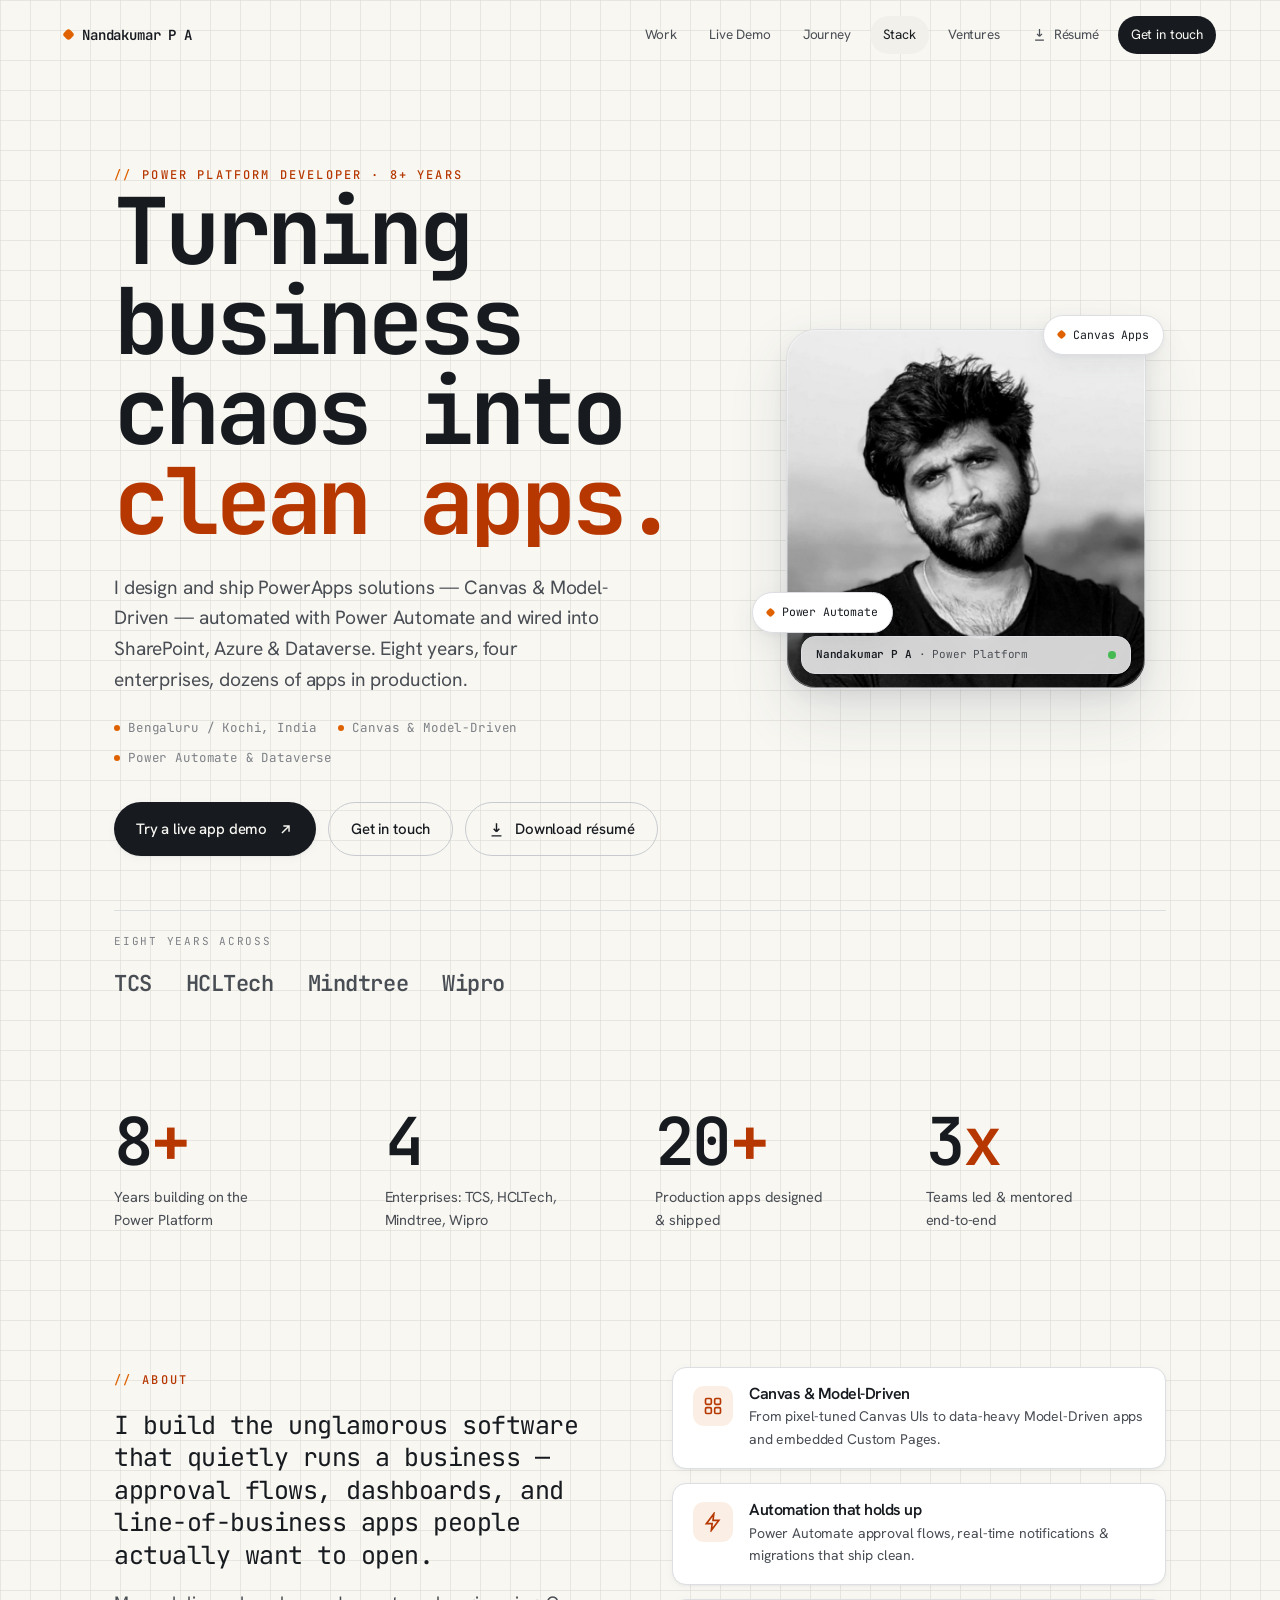
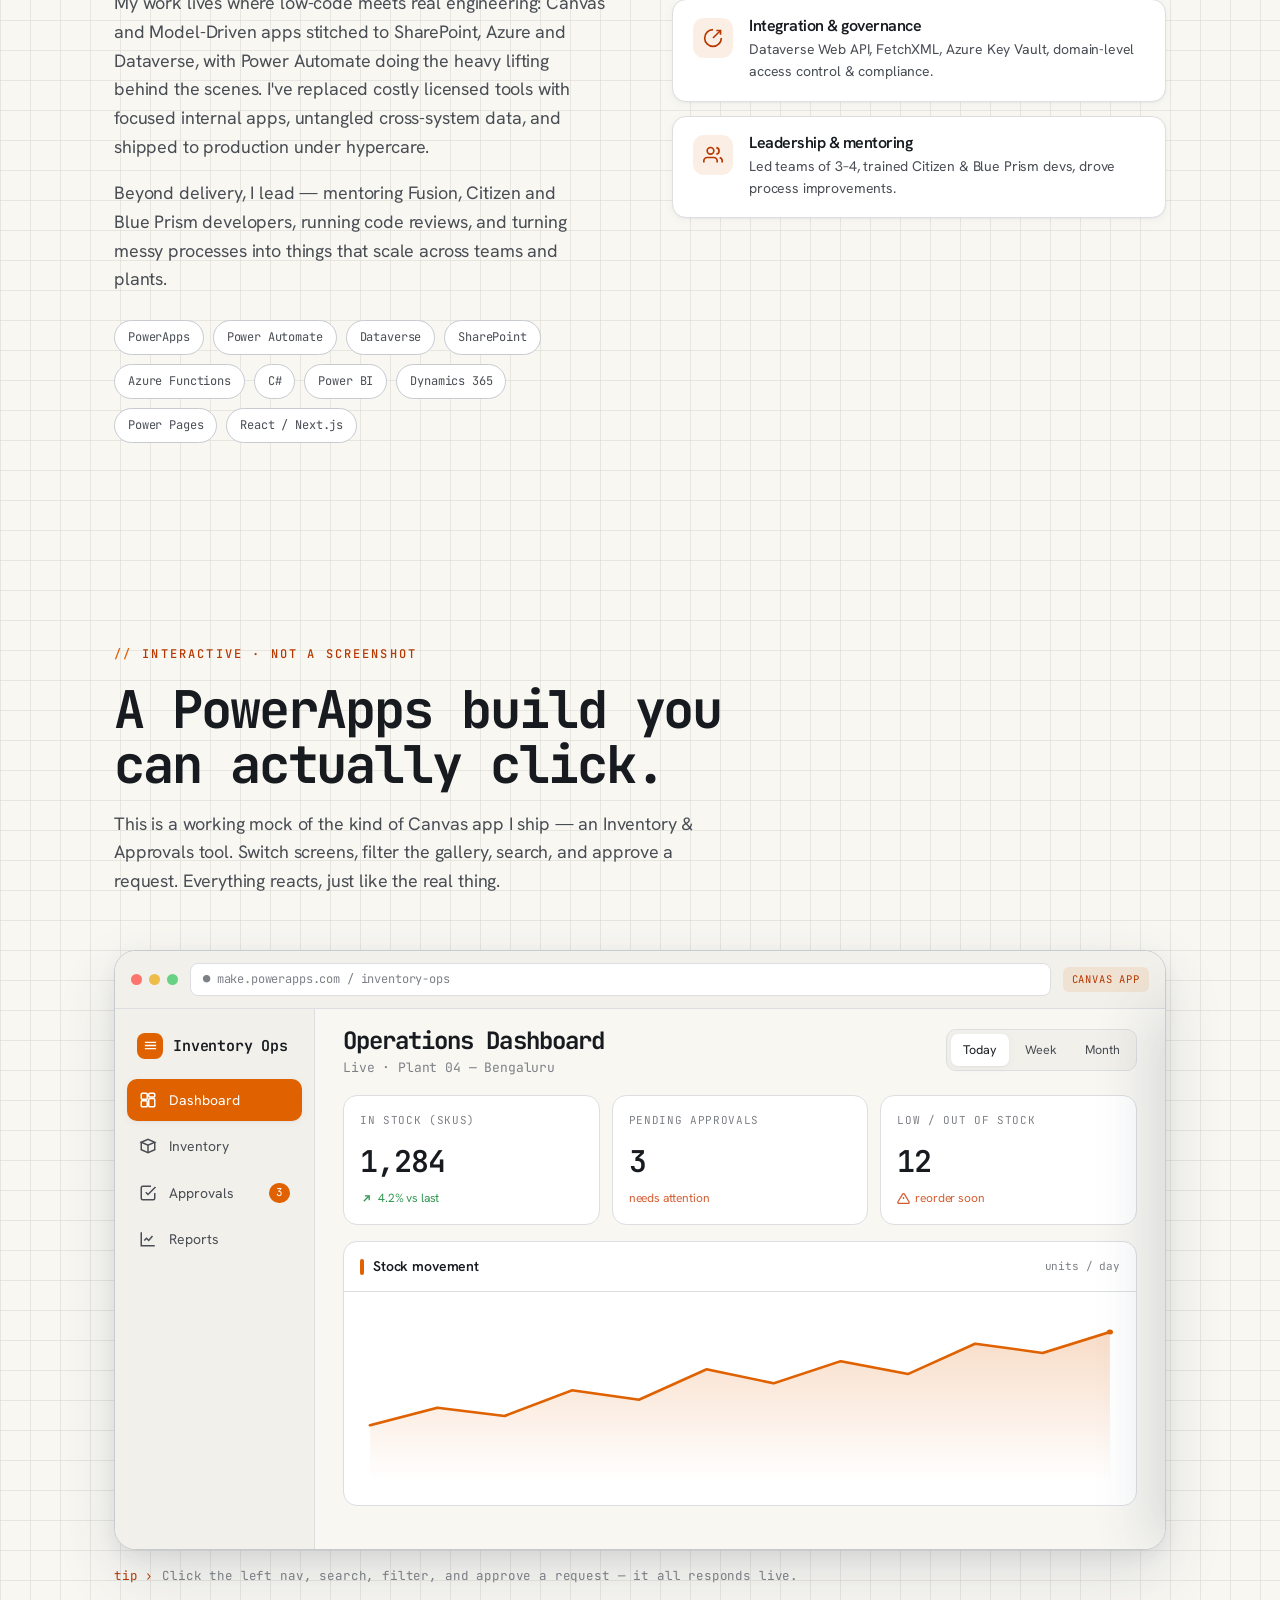
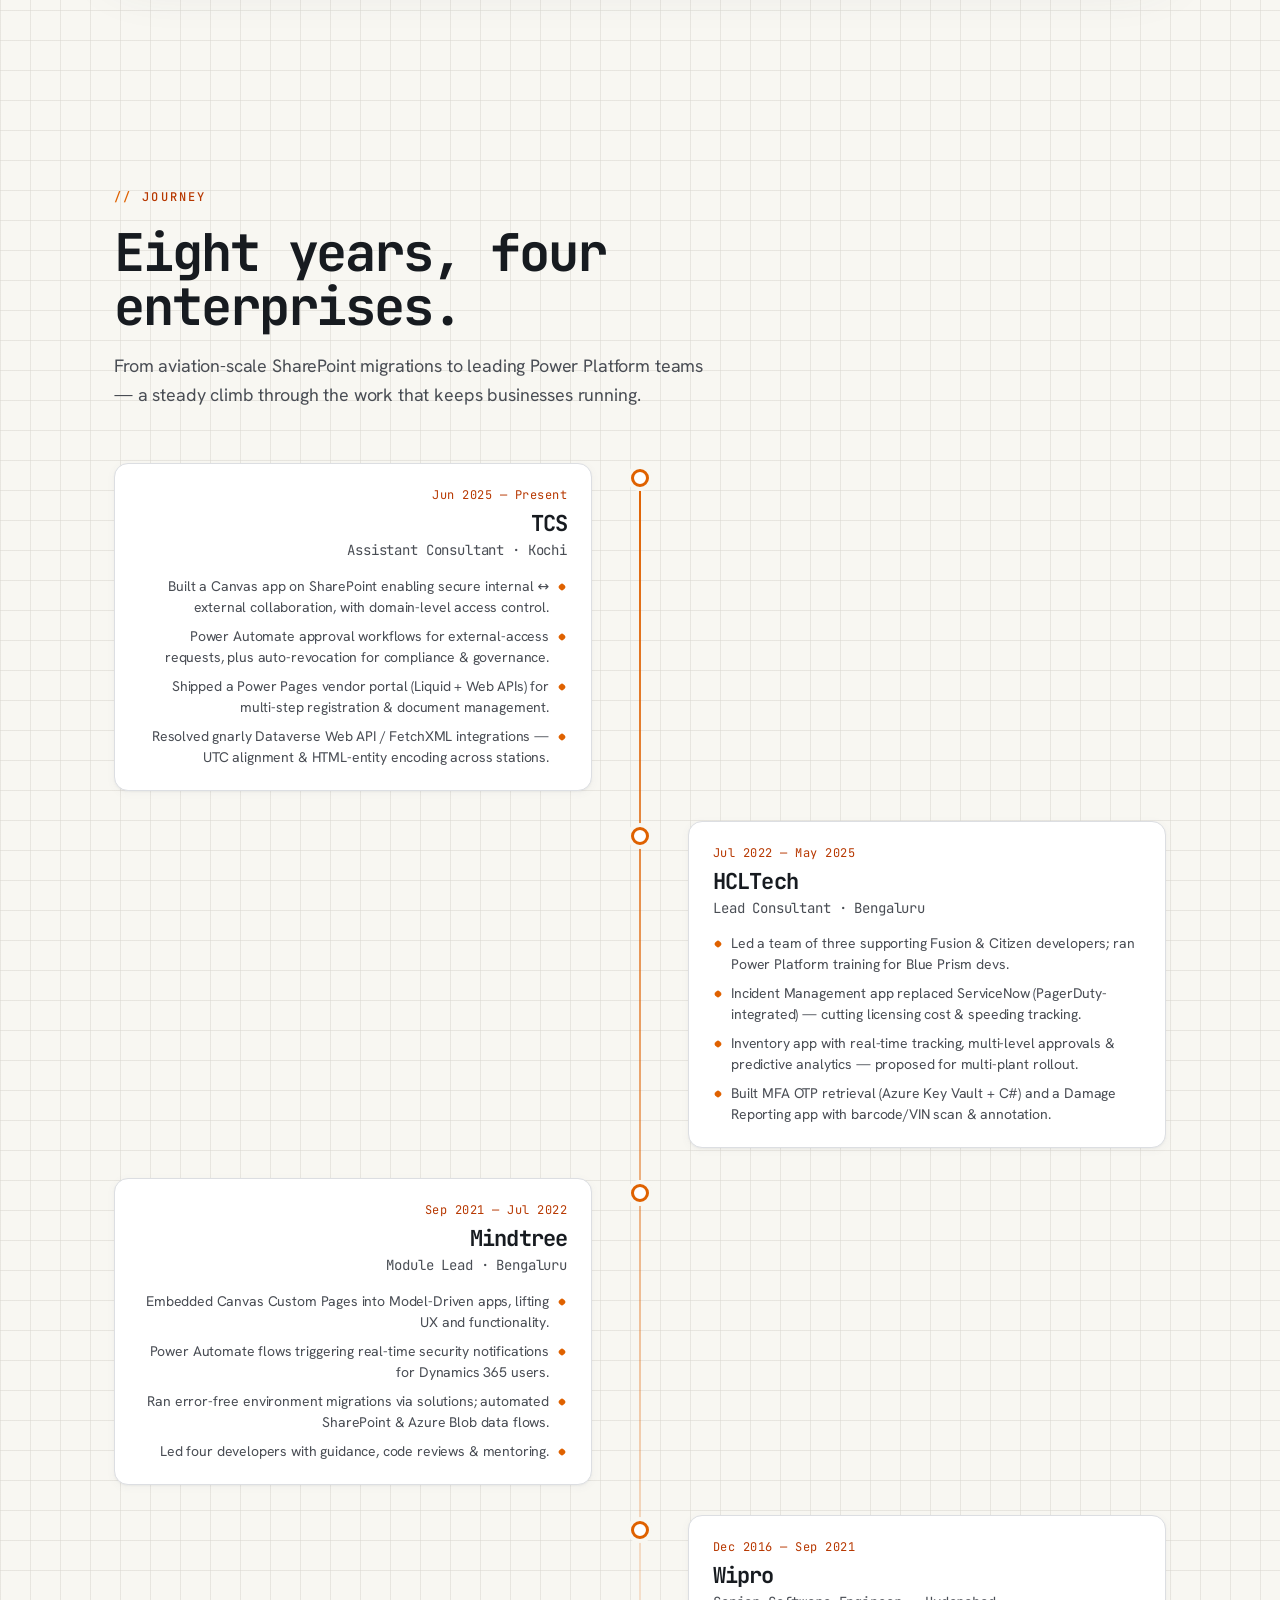
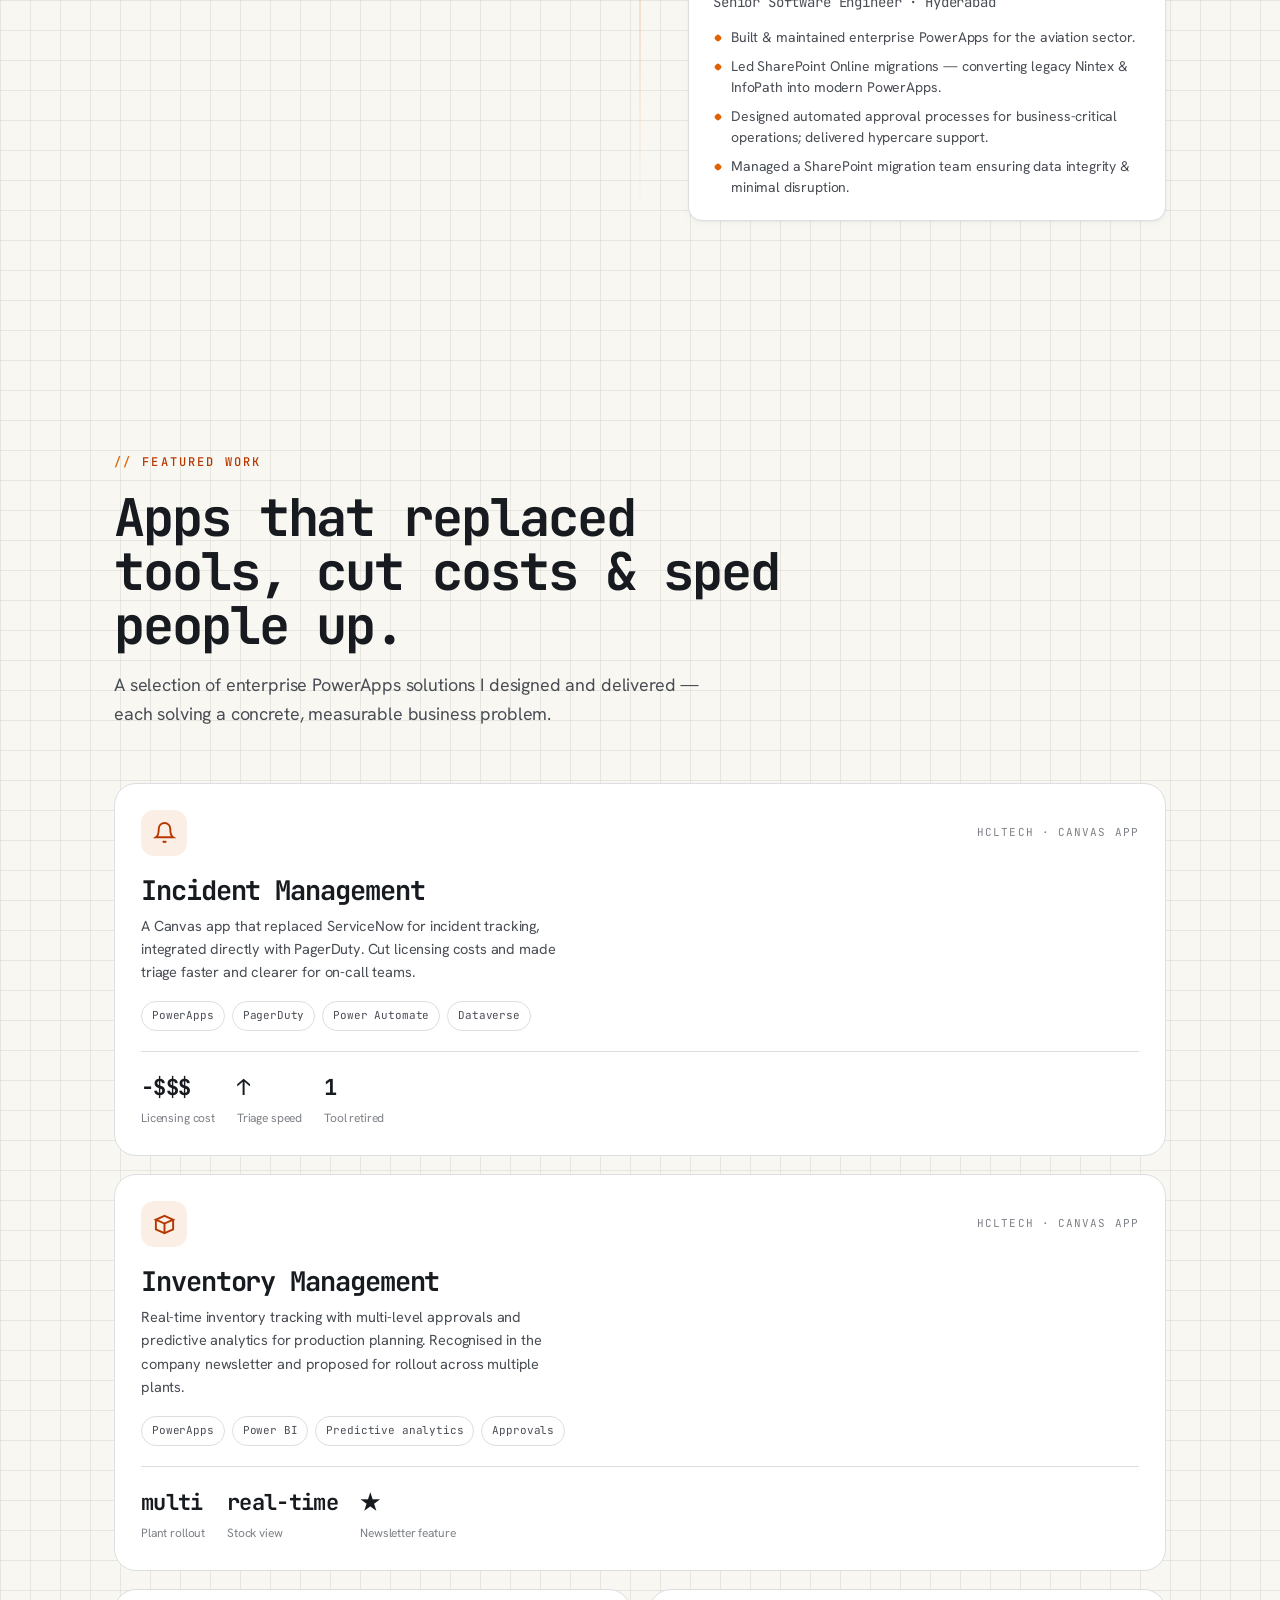
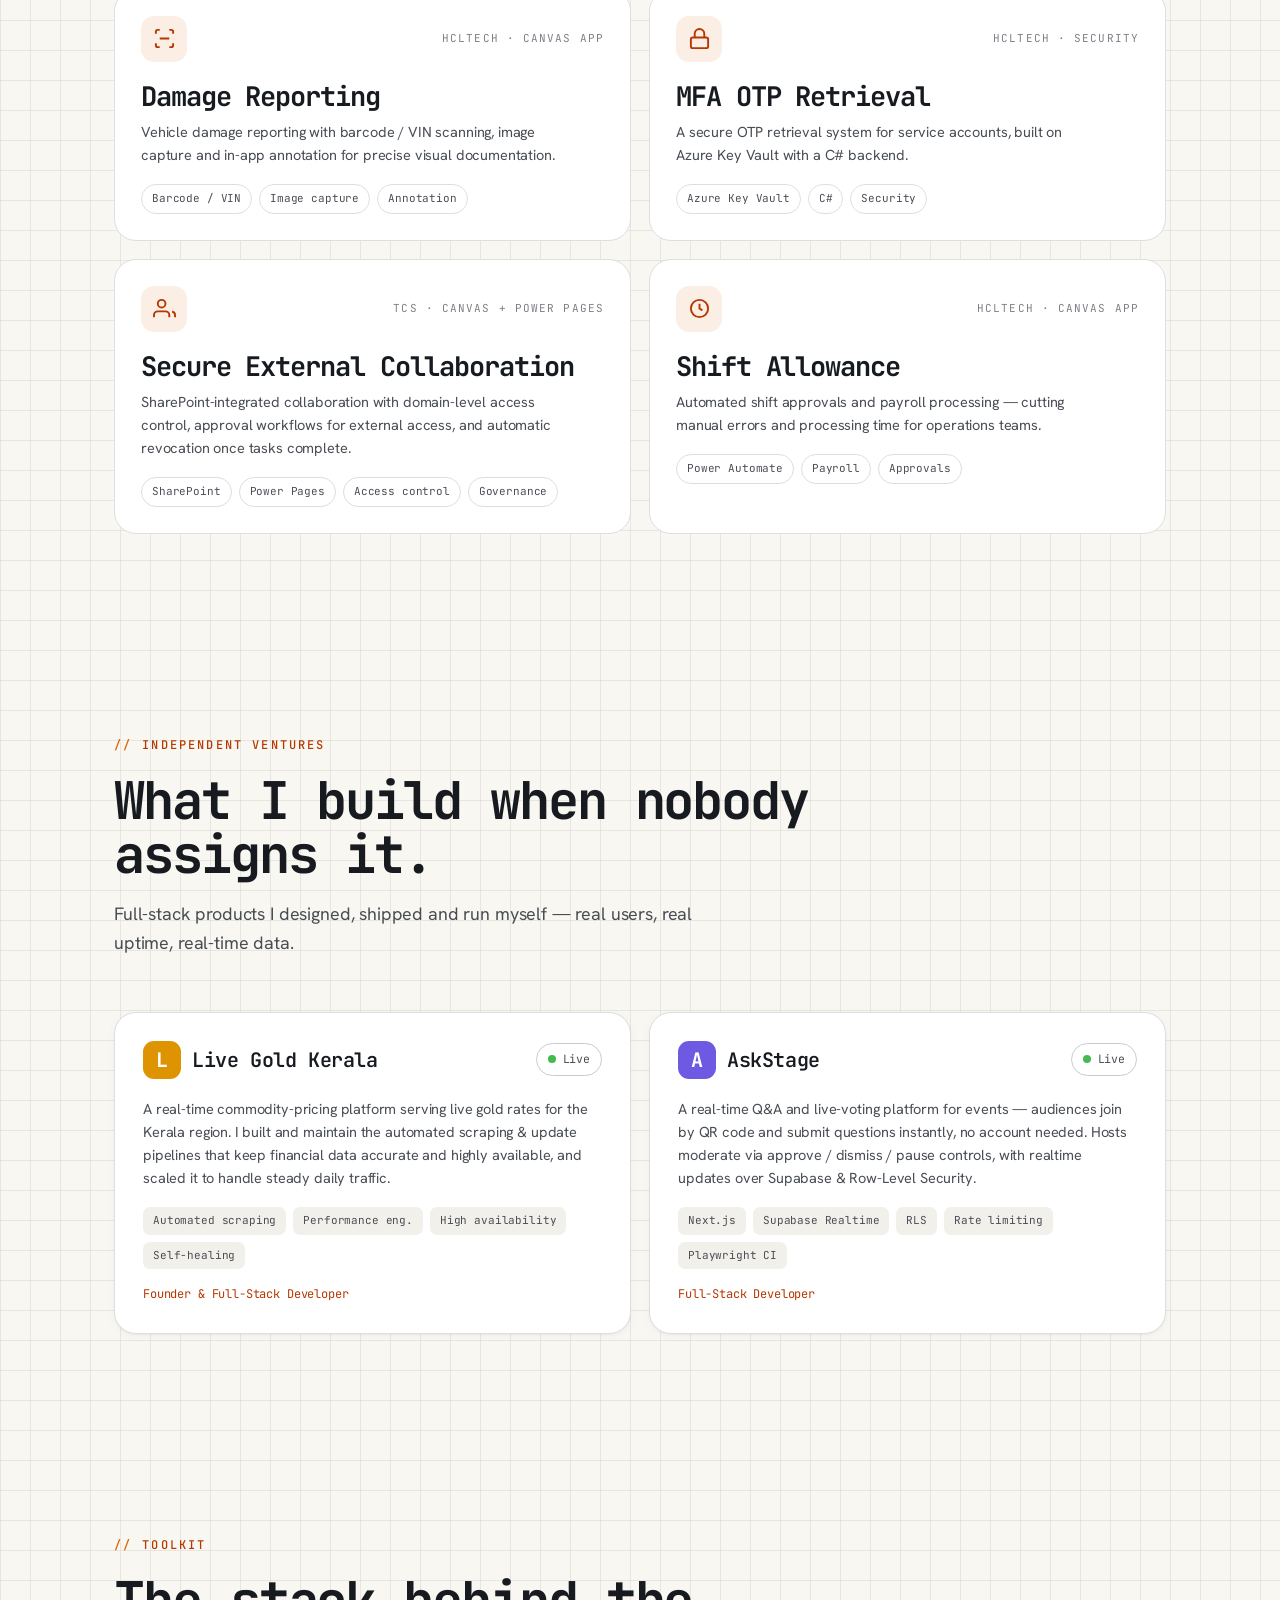
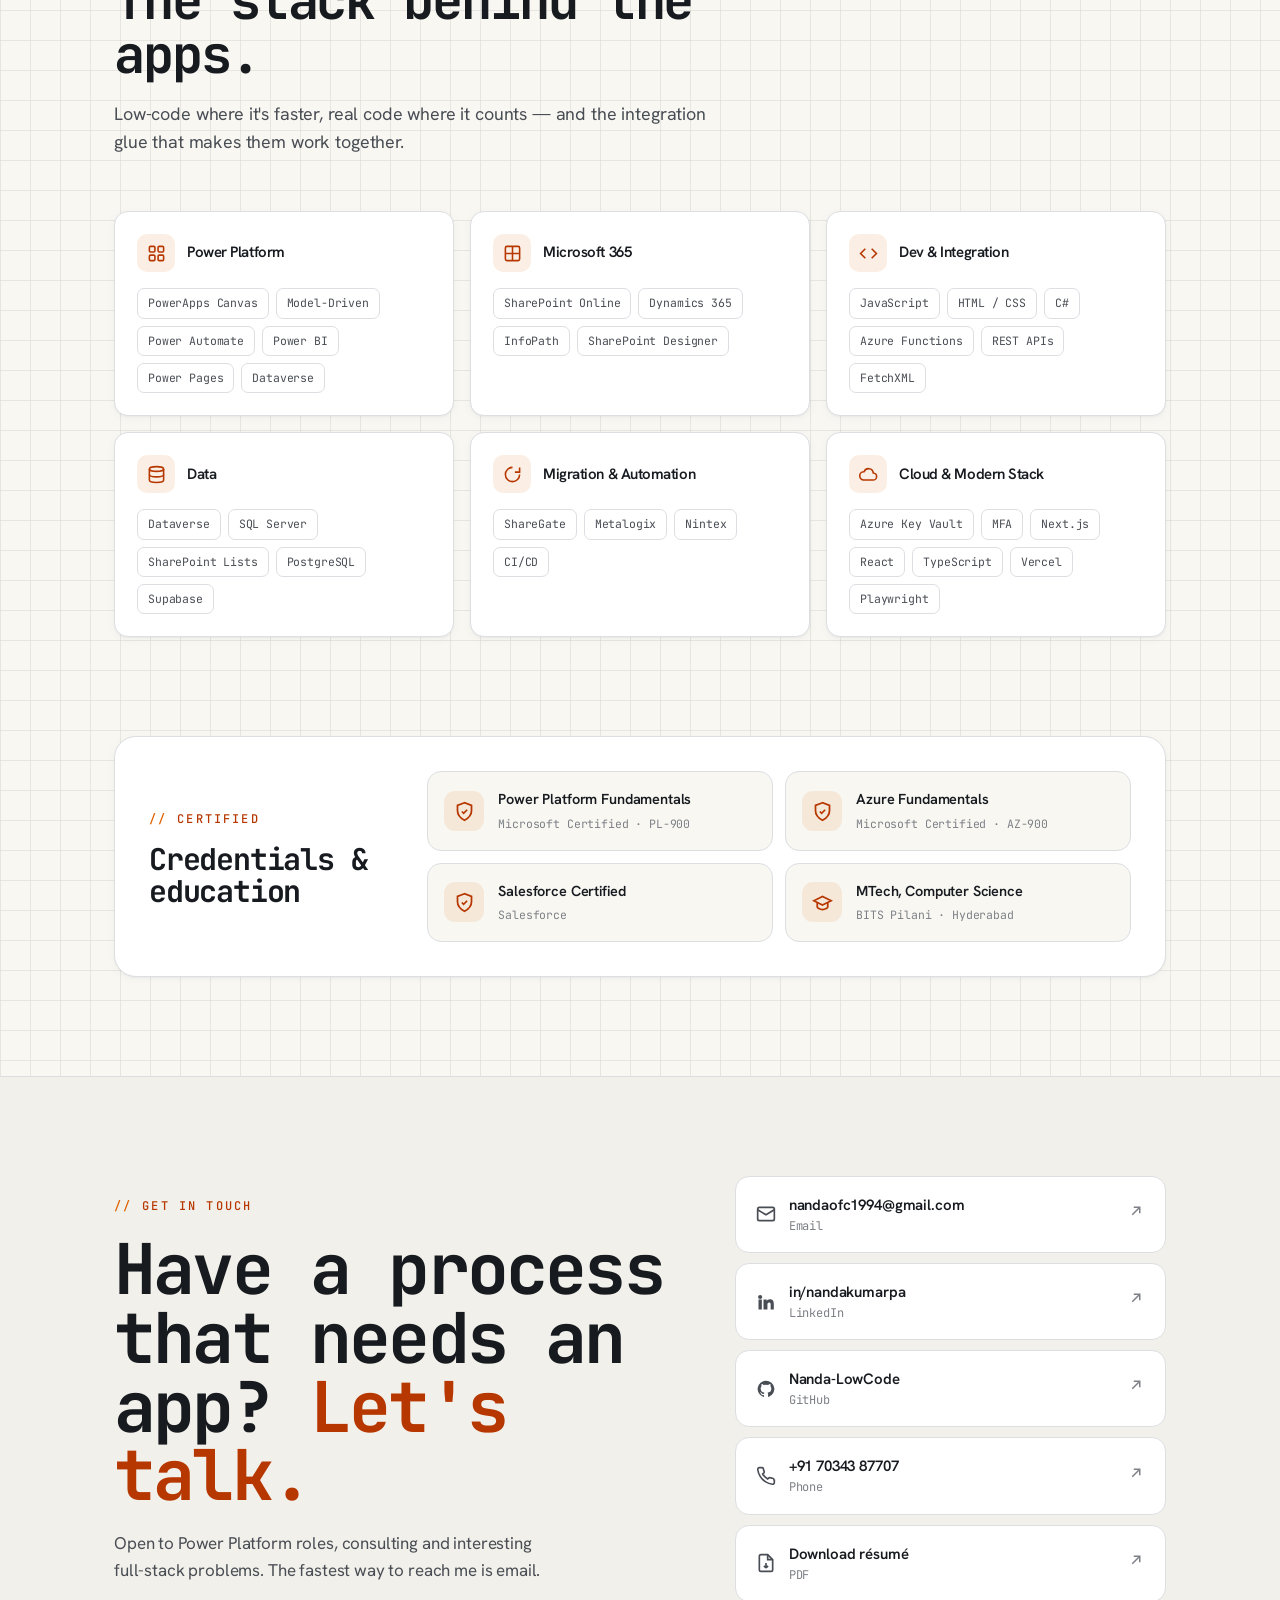
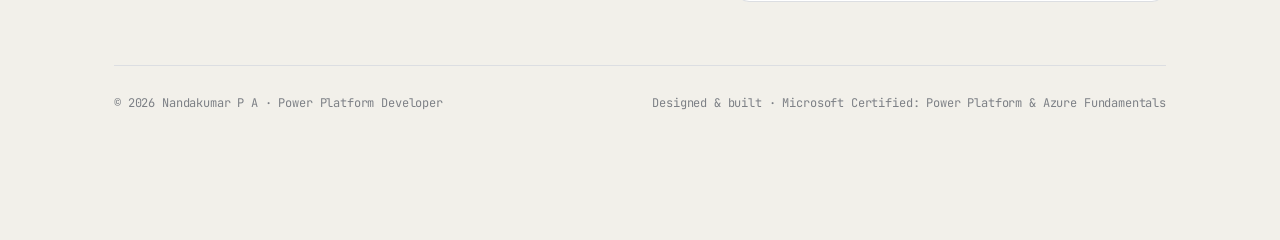
==== Portfolio.html @ b113299f "Initial commit: portfolio site" ====
<!DOCTYPE html>
<html lang="en" data-theme="console">
<head>
<meta charset="UTF-8" />
<meta name="viewport" content="width=device-width, initial-scale=1.0" />
<title>Nandakumar P A — Power Platform Developer</title>
<meta name="description" content="Nandakumar P A — Power Platform developer with 8+ years building Canvas & Model-Driven PowerApps, Power Automate flows, and integrations across SharePoint, Azure & Dataverse. Turning business chaos into clean apps." />
<meta name="author" content="Nandakumar P A" />
<link rel="icon" type="image/svg+xml" href="assets/favicon.svg" />
<meta name="theme-color" content="#1c1c21" />
<!-- Open Graph / social -->
<meta property="og:type" content="website" />
<meta property="og:title" content="Nandakumar P A — Power Platform Developer" />
<meta property="og:description" content="8+ years building Canvas & Model-Driven PowerApps, Power Automate flows, and integrations across SharePoint, Azure & Dataverse." />
<meta property="og:image" content="assets/og.png" />
<meta property="og:image:width" content="1200" />
<meta property="og:image:height" content="630" />
<meta name="twitter:card" content="summary_large_image" />
<meta name="twitter:title" content="Nandakumar P A — Power Platform Developer" />
<meta name="twitter:description" content="Turning business chaos into clean apps. 8+ years on the Power Platform." />
<meta name="twitter:image" content="assets/og.png" />
<link rel="preconnect" href="https://fonts.googleapis.com" />
<link rel="preconnect" href="https://fonts.gstatic.com" crossorigin />
<link href="https://fonts.googleapis.com/css2?family=Space+Grotesk:wght@400;500;600;700&family=Hanken+Grotesk:wght@400;500;600;700&family=JetBrains+Mono:wght@400;500;600&display=swap" rel="stylesheet" />
<link rel="stylesheet" href="styles.css" />
</head>
<body>

<div class="scroll-progress" id="progress"></div>

<!-- NAV -->
<header class="nav" id="nav">
  <a class="brand" href="#top"><span class="dot"></span>Nandakumar P A</a>
  <nav class="nav-links">
    <a href="#work">Work</a>
    <a href="#demo">Live Demo</a>
    <a href="#journey">Journey</a>
    <a href="#stack">Stack</a>
    <a href="#ventures">Ventures</a>
    <a href="assets/Nandakumar-PA-Resume.pdf" download class="resume-link"><svg viewBox="0 0 24 24" fill="none" stroke="currentColor" stroke-width="2"><path d="M12 3v12m0 0 4-4m-4 4-4-4M5 21h14"/></svg>Résumé</a>
    <a href="#contact" class="cta">Get in touch</a>
  </nav>
</header>

<main id="top">

<!-- HERO -->
<section class="hero wrap" data-screen-label="Hero" id="hero">
  <div class="hero-grid">
    <div class="hero-copy">
      <span class="eyebrow">Power Platform Developer · 8+ years</span>
      <h1>
        <span class="ln"><span>Turning business</span></span>
        <span class="ln"><span>chaos into</span></span>
        <span class="ln"><span><em>clean apps.</em></span></span>
      </h1>
      <p class="hero-sub">I design and ship PowerApps solutions — Canvas &amp; Model-Driven — automated with Power Automate and wired into SharePoint, Azure &amp; Dataverse. Eight years, four enterprises, dozens of apps in production.</p>
      <div class="hero-meta">
        <span>Bengaluru / Kochi, India</span>
        <span>Canvas &amp; Model-Driven</span>
        <span>Power Automate &amp; Dataverse</span>
      </div>
      <div class="hero-actions">
        <a href="#demo" class="btn btn-primary">Try a live app demo
          <svg class="arr" viewBox="0 0 24 24" fill="none" stroke="currentColor" stroke-width="2"><path d="M7 17 17 7M9 7h8v8"/></svg>
        </a>
        <a href="#contact" class="btn btn-ghost">Get in touch</a>
        <a href="assets/Nandakumar-PA-Resume.pdf" download class="btn btn-ghost">
          <svg viewBox="0 0 24 24" fill="none" stroke="currentColor" stroke-width="2"><path d="M12 3v12m0 0 4-4m-4 4-4-4M5 21h14"/></svg>
          Download résumé
        </a>
      </div>
    </div>

    <div class="portrait-wrap">
      <div class="portrait">
        <img src="assets/portrait.png" alt="Portrait of Nandakumar P A" />
        <div class="portrait-tag">
          <span><b>Nandakumar P A</b> · Power Platform</span>
          <span class="pulse" aria-hidden="true"></span>
        </div>
      </div>
      <div class="float-badge fb-1"><span class="d"></span>Canvas Apps</div>
      <div class="float-badge fb-2"><span class="d"></span>Power Automate</div>
    </div>
  </div>

  <div class="trust rv">
    <div class="lab">Eight years across</div>
    <div class="trust-row">
      <span>TCS</span><span>HCLTech</span><span>Mindtree</span><span>Wipro</span>
    </div>
  </div>
</section>

<!-- STATS -->
<section class="section wrap" style="padding-block: clamp(20px,4vh,46px)">
  <div class="stats">
    <div class="stat rv"><div class="n" data-count="8" data-suffix="+">0</div><div class="l">Years building on the Power Platform</div></div>
    <div class="stat rv rv-d1"><div class="n" data-count="4">0</div><div class="l">Enterprises: TCS, HCLTech, Mindtree, Wipro</div></div>
    <div class="stat rv rv-d2"><div class="n" data-count="20" data-suffix="+">0</div><div class="l">Production apps designed &amp; shipped</div></div>
    <div class="stat rv rv-d3"><div class="n" data-count="3" data-suffix="x">0</div><div class="l">Teams led &amp; mentored end-to-end</div></div>
  </div>
</section>

<!-- ABOUT -->
<section class="section wrap" id="about" data-screen-label="About">
  <div class="about-grid">
    <div class="about-body rv">
      <span class="eyebrow">About</span>
      <p class="lead" style="margin-top:18px">I build the unglamorous software that quietly runs a business — approval flows, dashboards, and line-of-business apps people actually want to open.</p>
      <p>My work lives where low-code meets real engineering: Canvas and Model-Driven apps stitched to SharePoint, Azure and Dataverse, with Power Automate doing the heavy lifting behind the scenes. I've replaced costly licensed tools with focused internal apps, untangled cross-system data, and shipped to production under hypercare.</p>
      <p>Beyond delivery, I lead — mentoring Fusion, Citizen and Blue&nbsp;Prism developers, running code reviews, and turning messy processes into things that scale across teams and plants.</p>
      <div class="chips">
        <span class="chip">PowerApps</span><span class="chip">Power Automate</span><span class="chip">Dataverse</span><span class="chip">SharePoint</span><span class="chip">Azure Functions</span><span class="chip">C#</span><span class="chip">Power BI</span><span class="chip">Dynamics 365</span><span class="chip">Power Pages</span><span class="chip">React / Next.js</span>
      </div>
    </div>
    <div class="facts rv rv-d2">
      <div class="fact">
        <div class="ic"><svg viewBox="0 0 24 24" fill="none" stroke="currentColor" stroke-width="2"><rect x="3" y="3" width="7" height="7" rx="1.5"/><rect x="14" y="3" width="7" height="7" rx="1.5"/><rect x="3" y="14" width="7" height="7" rx="1.5"/><rect x="14" y="14" width="7" height="7" rx="1.5"/></svg></div>
        <div><h4>Canvas &amp; Model-Driven</h4><p>From pixel-tuned Canvas UIs to data-heavy Model-Driven apps and embedded Custom Pages.</p></div>
      </div>
      <div class="fact">
        <div class="ic"><svg viewBox="0 0 24 24" fill="none" stroke="currentColor" stroke-width="2"><path d="M13 2 4 14h7l-1 8 9-12h-7l1-8Z"/></svg></div>
        <div><h4>Automation that holds up</h4><p>Power Automate approval flows, real-time notifications &amp; migrations that ship clean.</p></div>
      </div>
      <div class="fact">
        <div class="ic"><svg viewBox="0 0 24 24" fill="none" stroke="currentColor" stroke-width="2"><path d="M12 2a10 10 0 1 0 10 10"/><path d="M12 12 21 3"/><path d="M16 3h5v5"/></svg></div>
        <div><h4>Integration &amp; governance</h4><p>Dataverse Web API, FetchXML, Azure Key Vault, domain-level access control &amp; compliance.</p></div>
      </div>
      <div class="fact">
        <div class="ic"><svg viewBox="0 0 24 24" fill="none" stroke="currentColor" stroke-width="2"><path d="M17 21v-2a4 4 0 0 0-4-4H5a4 4 0 0 0-4 4v2"/><circle cx="9" cy="7" r="4"/><path d="M23 21v-2a4 4 0 0 0-3-3.87M16 3.13A4 4 0 0 1 16 11"/></svg></div>
        <div><h4>Leadership &amp; mentoring</h4><p>Led teams of 3–4, trained Citizen &amp; Blue Prism devs, drove process improvements.</p></div>
      </div>
    </div>
  </div>
</section>

<!-- APP DEMO -->
<section class="section wrap" id="demo" data-screen-label="Live Demo">
  <div class="section-head rv">
    <span class="eyebrow">Interactive · not a screenshot</span>
    <h2>A PowerApps build you can actually click.</h2>
    <p>This is a working mock of the kind of Canvas app I ship — an Inventory &amp; Approvals tool. Switch screens, filter the gallery, search, and approve a request. Everything reacts, just like the real thing.</p>
  </div>

  <div class="demo-shell rv rv-d1">
    <div class="demo-frame">
      <div class="demo-bar">
        <div class="dots"><i></i><i></i><i></i></div>
        <div class="demo-url">●
make.powerapps.com / inventory-ops</div>
        <span class="demo-chip">Canvas App</span>
      </div>

      <div class="fxbar">
        <span class="fx">fx</span>
        <span class="code"><span class="k">Filter</span>(Inventory, Status = pillFilter.Selected && SearchText in Name)</span>
      </div>

      <div class="app">
        <!-- left rail -->
        <aside class="app-rail" id="appRail">
          <div class="logo"><span class="sq"><svg viewBox="0 0 24 24" fill="none" stroke="currentColor" stroke-width="2.2"><path d="M3 7h18M3 12h18M3 17h18"/></svg></span><span class="txt">Inventory&nbsp;Ops</span></div>
          <button class="nav-item active" data-screen="dash"><svg viewBox="0 0 24 24" fill="none" stroke="currentColor" stroke-width="2"><rect x="3" y="3" width="8" height="8" rx="1.5"/><rect x="13" y="3" width="8" height="5" rx="1.5"/><rect x="13" y="10" width="8" height="11" rx="1.5"/><rect x="3" y="13" width="8" height="8" rx="1.5"/></svg><span class="txt">Dashboard</span></button>
          <button class="nav-item" data-screen="stock"><svg viewBox="0 0 24 24" fill="none" stroke="currentColor" stroke-width="2"><path d="M3 7l9-4 9 4-9 4-9-4Z"/><path d="M3 7v10l9 4 9-4V7"/><path d="M12 11v10"/></svg><span class="txt">Inventory</span></button>
          <button class="nav-item" data-screen="appr"><svg viewBox="0 0 24 24" fill="none" stroke="currentColor" stroke-width="2"><path d="M9 11l3 3L22 4"/><path d="M21 12v7a2 2 0 0 1-2 2H5a2 2 0 0 1-2-2V5a2 2 0 0 1 2-2h11"/></svg><span class="txt">Approvals</span><span class="txt" id="apprCount" style="margin-left:auto;font-family:var(--font-mono);font-size:11px;background:var(--accent);color:var(--accent-fg);border-radius:999px;padding:1px 7px">3</span></button>
          <button class="nav-item" data-screen="reports"><svg viewBox="0 0 24 24" fill="none" stroke="currentColor" stroke-width="2"><path d="M3 3v18h18"/><path d="M7 14l3-3 3 3 5-6"/></svg><span class="txt">Reports</span></button>
        </aside>

        <!-- main -->
        <div class="app-main">
          <!-- DASHBOARD -->
          <div class="screen show" data-pane="dash">
            <div class="app-head">
              <div><h3>Operations Dashboard</h3><div class="sub">Live · Plant 04 — Bengaluru</div></div>
              <div class="seg" data-seg="range"><button class="on" data-r="today">Today</button><button data-r="week">Week</button><button data-r="month">Month</button></div>
            </div>
            <div class="kpis">
              <div class="kpi"><div class="t">In Stock (SKUs)</div><div class="v" data-kdash="stock">1,284</div><div class="d"><svg viewBox="0 0 24 24" fill="none" stroke="currentColor" stroke-width="2.4" style="width:13px;height:13px"><path d="M7 17 17 7M9 7h8v8"/></svg> 4.2% vs last</div></div>
              <div class="kpi"><div class="t">Pending Approvals</div><div class="v" data-kdash="pend">3</div><div class="d warn">needs attention</div></div>
              <div class="kpi"><div class="t">Low / Out of stock</div><div class="v" data-kdash="low">12</div><div class="d warn"><svg viewBox="0 0 24 24" fill="none" stroke="currentColor" stroke-width="2.4" style="width:13px;height:13px"><path d="M12 9v4M12 17h.01M10.3 3.9 1.8 18a2 2 0 0 0 1.7 3h17a2 2 0 0 0 1.7-3L13.7 3.9a2 2 0 0 0-3.4 0Z"/></svg> reorder soon</div></div>
            </div>
            <div class="panel">
              <div class="panel-h"><span class="ttl"><span class="bar"></span>Stock movement</span><span style="font-family:var(--font-mono);font-size:11px;color:var(--ink-mute)">units / day</span></div>
              <div style="padding:18px 16px"><svg id="chart" viewBox="0 0 600 170" preserveAspectRatio="none" style="width:100%;height:170px"></svg></div>
            </div>
          </div>

          <!-- INVENTORY -->
          <div class="screen" data-pane="stock">
            <div class="app-head">
              <div><h3>Inventory</h3><div class="sub" id="stockCount">— items</div></div>
            </div>
            <div class="toolbar">
              <label class="search"><svg viewBox="0 0 24 24" fill="none" stroke="currentColor" stroke-width="2"><circle cx="11" cy="11" r="7"/><path d="m21 21-4.3-4.3"/></svg><input id="stockSearch" type="text" placeholder="Search SKU or part name…" /></label>
              <div class="filter-pills" id="stockFilters">
                <button class="fpill on" data-f="all">All</button>
                <button class="fpill" data-f="ok">In stock</button>
                <button class="fpill" data-f="low">Low</button>
                <button class="fpill" data-f="out">Out</button>
              </div>
            </div>
            <div class="panel"><div class="rows" id="stockRows"></div></div>
          </div>

          <!-- APPROVALS -->
          <div class="screen" data-pane="appr">
            <div class="app-head">
              <div><h3>Reorder Approvals</h3><div class="sub">Manager queue · multi-level</div></div>
            </div>
            <div class="panel"><div id="apprList"></div></div>
          </div>

          <!-- REPORTS -->
          <div class="screen" data-pane="reports">
            <div class="app-head">
              <div><h3>Predictive Reports</h3><div class="sub">Reorder forecast · next 14 days</div></div>
            </div>
            <div class="kpis">
              <div class="kpi"><div class="t">Forecast accuracy</div><div class="v">92<span style="font-size:18px">%</span></div><div class="d">model v3</div></div>
              <div class="kpi"><div class="t">Suggested reorders</div><div class="v">7</div><div class="d warn">review</div></div>
              <div class="kpi"><div class="t">Est. stockout risk</div><div class="v">Low</div><div class="d">stable</div></div>
            </div>
            <div class="panel">
              <div class="panel-h"><span class="ttl"><span class="bar"></span>Demand by category</span></div>
              <div id="bars" style="padding:18px 16px;display:flex;flex-direction:column;gap:12px"></div>
            </div>
          </div>

          <div class="toast" id="toast"><svg viewBox="0 0 24 24" fill="none" stroke="currentColor" stroke-width="2.4"><path d="M20 6 9 17l-5-5"/></svg><span id="toastMsg">Done</span></div>

          <!-- slide-in detail drawer -->
          <div class="drawer-scrim" id="scrim"></div>
          <aside class="drawer" id="drawer" aria-hidden="true">
            <div class="drawer-h">
              <span class="drawer-kicker">SKU Detail</span>
              <button class="drawer-x" id="drawerX" aria-label="Close"><svg viewBox="0 0 24 24" fill="none" stroke="currentColor" stroke-width="2"><path d="M18 6 6 18M6 6l12 12"/></svg></button>
            </div>
            <div class="drawer-body" id="drawerBody"></div>
          </aside>
        </div>
      </div>
    </div>
    <div class="demo-note"><span class="k">tip ›</span> Click the left nav, search, filter, and approve a request — it all responds live.</div>
  </div>
</section>

<!-- TIMELINE / JOURNEY -->
<section class="section wrap" id="journey" data-screen-label="Journey">
  <div class="section-head rv">
    <span class="eyebrow">Journey</span>
    <h2>Eight years, four enterprises.</h2>
    <p>From aviation-scale SharePoint migrations to leading Power Platform teams — a steady climb through the work that keeps businesses running.</p>
  </div>
  <div class="tl" id="timeline"></div>
</section>

<!-- PROJECTS -->
<section class="section wrap" id="work" data-screen-label="Work">
  <div class="section-head rv">
    <span class="eyebrow">Featured work</span>
    <h2>Apps that replaced tools, cut costs &amp; sped people up.</h2>
    <p>A selection of enterprise PowerApps solutions I designed and delivered — each solving a concrete, measurable business problem.</p>
  </div>
  <div class="proj-grid" id="projGrid"></div>
</section>

<!-- VENTURES -->
<section class="section wrap" id="ventures" data-screen-label="Ventures">
  <div class="section-head rv">
    <span class="eyebrow">Independent ventures</span>
    <h2>What I build when nobody assigns it.</h2>
    <p>Full-stack products I designed, shipped and run myself — real users, real uptime, real-time data.</p>
  </div>
  <div class="vent-grid">
    <div class="vent rv">
      <div class="vent-head">
        <div class="vent-logo"><span class="g" style="background:oklch(0.72 0.16 75)">L</span>Live Gold Kerala</div>
        <a class="vent-live" href="https://www.livegoldkerala.com/" target="_blank" rel="noopener"><span class="pulse"></span>Live</a>
      </div>
      <p>A real-time commodity-pricing platform serving live gold rates for the Kerala region. I built and maintain the automated scraping &amp; update pipelines that keep financial data accurate and highly available, and scaled it to handle steady daily traffic.</p>
      <div class="vent-meta"><span>Automated scraping</span><span>Performance eng.</span><span>High availability</span><span>Self-healing</span></div>
      <div class="role">Founder &amp; Full-Stack Developer</div>
    </div>
    <div class="vent rv rv-d1">
      <div class="vent-head">
        <div class="vent-logo"><span class="g" style="background:oklch(0.56 0.20 285)">A</span>AskStage</div>
        <a class="vent-live" href="https://askstage.vercel.app/" target="_blank" rel="noopener"><span class="pulse"></span>Live</a>
      </div>
      <p>A real-time Q&amp;A and live-voting platform for events — audiences join by QR code and submit questions instantly, no account needed. Hosts moderate via approve / dismiss / pause controls, with realtime updates over Supabase &amp; Row-Level Security.</p>
      <div class="vent-meta"><span>Next.js</span><span>Supabase Realtime</span><span>RLS</span><span>Rate limiting</span><span>Playwright CI</span></div>
      <div class="role">Full-Stack Developer</div>
    </div>
  </div>
</section>

<!-- SKILLS / STACK -->
<section class="section wrap" id="stack" data-screen-label="Stack">
  <div class="section-head rv">
    <span class="eyebrow">Toolkit</span>
    <h2>The stack behind the apps.</h2>
    <p>Low-code where it's faster, real code where it counts — and the integration glue that makes them work together.</p>
  </div>
  <div class="stack-grid" id="stackGrid"></div>
</section>

<!-- CERTIFICATIONS -->
<section class="section wrap" id="certs" data-screen-label="Certifications" style="padding-top:0">
  <div class="cert-band rv">
    <div class="cert-intro">
      <span class="eyebrow">Certified</span>
      <h3>Credentials &amp; education</h3>
    </div>
    <div class="cert-list">
      <div class="cert"><span class="cert-ic"><svg viewBox="0 0 24 24" fill="none" stroke="currentColor" stroke-width="2"><path d="M12 2 4 5v6c0 5 3.5 8.5 8 11 4.5-2.5 8-6 8-11V5l-8-3Z"/><path d="m9 12 2 2 4-4"/></svg></span><div><b>Power Platform Fundamentals</b><small>Microsoft Certified · PL-900</small></div></div>
      <div class="cert"><span class="cert-ic"><svg viewBox="0 0 24 24" fill="none" stroke="currentColor" stroke-width="2"><path d="M12 2 4 5v6c0 5 3.5 8.5 8 11 4.5-2.5 8-6 8-11V5l-8-3Z"/><path d="m9 12 2 2 4-4"/></svg></span><div><b>Azure Fundamentals</b><small>Microsoft Certified · AZ-900</small></div></div>
      <div class="cert"><span class="cert-ic"><svg viewBox="0 0 24 24" fill="none" stroke="currentColor" stroke-width="2"><path d="M12 2 4 5v6c0 5 3.5 8.5 8 11 4.5-2.5 8-6 8-11V5l-8-3Z"/><path d="m9 12 2 2 4-4"/></svg></span><div><b>Salesforce Certified</b><small>Salesforce</small></div></div>
      <div class="cert"><span class="cert-ic"><svg viewBox="0 0 24 24" fill="none" stroke="currentColor" stroke-width="2"><path d="M22 10 12 5 2 10l10 5 10-5Z"/><path d="M6 12v5c0 1 2.7 3 6 3s6-2 6-3v-5"/></svg></span><div><b>MTech, Computer Science</b><small>BITS Pilani · Hyderabad</small></div></div>
    </div>
  </div>
</section>

</main>
<footer class="contact" id="contact" data-screen-label="Contact">
  <div class="section wrap">
    <div class="contact-inner">
      <div class="rv">
        <span class="eyebrow">Get in touch</span>
        <h2 style="margin-top:18px">Have a process that needs an app? <a href="mailto:nandaofc1994@gmail.com">Let's talk.</a></h2>
        <p class="lead">Open to Power Platform roles, consulting and interesting full-stack problems. The fastest way to reach me is email.</p>
      </div>
      <div class="links-list rv rv-d1">
        <a class="link-row" href="mailto:nandaofc1994@gmail.com">
          <span class="lt"><svg viewBox="0 0 24 24" fill="none" stroke="currentColor" stroke-width="2"><rect x="2" y="4" width="20" height="16" rx="2"/><path d="m22 7-10 6L2 7"/></svg><span><b>nandaofc1994@gmail.com</b><small>Email</small></span></span>
          <span class="arr2"><svg viewBox="0 0 24 24" fill="none" stroke="currentColor" stroke-width="2" style="width:18px;height:18px"><path d="M7 17 17 7M9 7h8v8"/></svg></span>
        </a>
        <a class="link-row" href="https://www.linkedin.com/in/nandakumarpa/" target="_blank" rel="noopener">
          <span class="lt"><svg viewBox="0 0 24 24" fill="currentColor"><path d="M4.98 3.5a2.5 2.5 0 1 0 0 5 2.5 2.5 0 0 0 0-5ZM3 9h4v12H3zM9 9h3.8v1.7h.05c.53-1 1.83-2.05 3.77-2.05 4 0 4.75 2.65 4.75 6.1V21H17.6v-5.4c0-1.3-.02-2.95-1.8-2.95-1.8 0-2.07 1.4-2.07 2.86V21H9z"/></svg><span><b>in/nandakumarpa</b><small>LinkedIn</small></span></span>
          <span class="arr2"><svg viewBox="0 0 24 24" fill="none" stroke="currentColor" stroke-width="2" style="width:18px;height:18px"><path d="M7 17 17 7M9 7h8v8"/></svg></span>
        </a>
        <a class="link-row" href="https://github.com/Nanda-LowCode" target="_blank" rel="noopener">
          <span class="lt"><svg viewBox="0 0 24 24" fill="currentColor"><path d="M12 2A10 10 0 0 0 8.84 21.5c.5.08.66-.22.66-.48v-1.7c-2.78.6-3.37-1.34-3.37-1.34-.45-1.16-1.1-1.47-1.1-1.47-.9-.62.07-.6.07-.6 1 .07 1.53 1.03 1.53 1.03.9 1.52 2.34 1.08 2.91.83.1-.65.35-1.09.63-1.34-2.22-.25-4.55-1.11-4.55-4.94 0-1.09.39-1.98 1.03-2.68-.1-.25-.45-1.27.1-2.65 0 0 .84-.27 2.75 1.02a9.5 9.5 0 0 1 5 0c1.9-1.29 2.74-1.02 2.74-1.02.55 1.38.2 2.4.1 2.65.64.7 1.03 1.59 1.03 2.68 0 3.84-2.34 4.69-4.57 4.93.36.31.68.92.68 1.85v2.74c0 .27.16.57.67.48A10 10 0 0 0 12 2Z"/></svg><span><b>Nanda-LowCode</b><small>GitHub</small></span></span>
          <span class="arr2"><svg viewBox="0 0 24 24" fill="none" stroke="currentColor" stroke-width="2" style="width:18px;height:18px"><path d="M7 17 17 7M9 7h8v8"/></svg></span>
        </a>
        <a class="link-row" href="tel:+917034387707">
          <span class="lt"><svg viewBox="0 0 24 24" fill="none" stroke="currentColor" stroke-width="2"><path d="M22 16.9v3a2 2 0 0 1-2.2 2 19.8 19.8 0 0 1-8.6-3.1 19.5 19.5 0 0 1-6-6 19.8 19.8 0 0 1-3.1-8.6A2 2 0 0 1 4 2h3a2 2 0 0 1 2 1.7c.1.9.4 1.8.7 2.7a2 2 0 0 1-.5 2.1L8 9.6a16 16 0 0 0 6 6l1.1-1.1a2 2 0 0 1 2.1-.5c.9.3 1.8.6 2.7.7a2 2 0 0 1 1.7 2Z"/></svg><span><b>+91 70343 87707</b><small>Phone</small></span></span>
          <span class="arr2"><svg viewBox="0 0 24 24" fill="none" stroke="currentColor" stroke-width="2" style="width:18px;height:18px"><path d="M7 17 17 7M9 7h8v8"/></svg></span>
        </a>
        <a class="link-row" href="assets/Nandakumar-PA-Resume.pdf" download>
          <span class="lt"><svg viewBox="0 0 24 24" fill="none" stroke="currentColor" stroke-width="2"><path d="M14 2H6a2 2 0 0 0-2 2v16a2 2 0 0 0 2 2h12a2 2 0 0 0 2-2V8Z"/><path d="M14 2v6h6"/><path d="M12 18v-6m0 6 2.5-2.5M12 18l-2.5-2.5"/></svg><span><b>Download résumé</b><small>PDF</small></span></span>
          <span class="arr2"><svg viewBox="0 0 24 24" fill="none" stroke="currentColor" stroke-width="2" style="width:18px;height:18px"><path d="M7 17 17 7M9 7h8v8"/></svg></span>
        </a>
      </div>
    </div>
    <div class="footer-bottom">
      <span>© 2026 Nandakumar P A · Power Platform Developer</span>
      <span>Designed &amp; built · Microsoft Certified: Power Platform &amp; Azure Fundamentals</span>
    </div>
  </div>
</footer>

<script src="app.js"></script>
</body>
</html>
---- styles.css ----
/* ============================================================
   Nandakumar P A — Portfolio
   Light & airy · sleek/technical · single bold accent
   Three directions via [data-theme]: studio · console · canvas
   ============================================================ */

/* ---------- Reset ---------- */
*, *::before, *::after { box-sizing: border-box; margin: 0; padding: 0; }
html { scroll-behavior: smooth; -webkit-text-size-adjust: 100%; }
body { min-height: 100vh; overflow-x: hidden; }
img { display: block; max-width: 100%; }
a { color: inherit; text-decoration: none; }
button { font: inherit; color: inherit; background: none; border: none; cursor: pointer; }
:focus-visible { outline: 2px solid var(--accent); outline-offset: 3px; }

/* ============================================================
   THEME TOKENS
   ============================================================ */
:root {
  /* shared neutrals (light & airy, subtly toned) */
  --paper:    oklch(0.985 0.004 250);
  --paper-2:  oklch(0.965 0.005 250);
  --card:     oklch(1 0 0);
  --ink:      oklch(0.22 0.012 260);
  --ink-soft: oklch(0.42 0.012 260);
  --ink-mute: oklch(0.60 0.010 260);
  --line:     oklch(0.90 0.006 260);
  --line-2:   oklch(0.84 0.008 260);

  --r-sm: 8px;  --r-md: 14px;  --r-lg: 22px;  --r-xl: 30px;

  --maxw: 1180px;
  --pad: clamp(20px, 5vw, 64px);

  --shadow-sm: 0 1px 2px oklch(0.5 0.02 260 / .06), 0 2px 8px oklch(0.5 0.02 260 / .05);
  --shadow-md: 0 8px 24px oklch(0.45 0.03 260 / .08), 0 2px 6px oklch(0.45 0.03 260 / .05);
  --shadow-lg: 0 24px 60px oklch(0.4 0.04 260 / .14), 0 6px 18px oklch(0.4 0.04 260 / .08);

  --font-display: "Space Grotesk", system-ui, sans-serif;
  --font-body: "Hanken Grotesk", system-ui, sans-serif;
  --font-mono: "JetBrains Mono", ui-monospace, monospace;

  --ease: cubic-bezier(.22,.61,.36,1);
  --ease-out: cubic-bezier(.16,1,.3,1);

  /* default = studio */
  --accent:      oklch(0.55 0.20 256);
  --accent-2:    oklch(0.62 0.18 256);
  --accent-ink:  oklch(0.42 0.20 256);
  --accent-wash: oklch(0.55 0.20 256 / .08);
  --accent-fg:   #fff;
  --bg-motif: none;
  --bg-motif-size: 0;
}

[data-theme="studio"] {
  --accent:      oklch(0.55 0.21 256);
  --accent-2:    oklch(0.63 0.18 256);
  --accent-ink:  oklch(0.45 0.21 256);
  --accent-wash: oklch(0.55 0.21 256 / .08);
  --accent-fg:   #fff;
  --bg-motif: none;
  --bg-motif-size: 0;
}

[data-theme="console"] {
  --paper:    oklch(0.975 0.006 95);
  --paper-2:  oklch(0.955 0.008 95);
  --accent:      oklch(0.64 0.18 48);
  --accent-2:    oklch(0.70 0.16 55);
  --accent-ink:  oklch(0.52 0.18 45);
  --accent-wash: oklch(0.64 0.18 48 / .10);
  --accent-fg:   #fff;
  --font-display: "JetBrains Mono", ui-monospace, monospace;
  /* faint engineering grid */
  --bg-motif: linear-gradient(oklch(0.88 0.01 95 / .55) 1px, transparent 1px),
              linear-gradient(90deg, oklch(0.88 0.01 95 / .55) 1px, transparent 1px);
  --bg-motif-size: 30px 30px;
}

[data-theme="canvas"] {
  --paper:    oklch(0.985 0.006 300);
  --paper-2:  oklch(0.965 0.008 300);
  --accent:      oklch(0.56 0.22 300);
  --accent-2:    oklch(0.64 0.19 300);
  --accent-ink:  oklch(0.47 0.22 300);
  --accent-wash: oklch(0.56 0.22 300 / .08);
  --accent-fg:   #fff;
  /* low-code dotted canvas */
  --bg-motif: radial-gradient(oklch(0.80 0.02 300 / .7) 1.4px, transparent 1.4px);
  --bg-motif-size: 22px 22px;
}

/* ============================================================
   BASE
   ============================================================ */
body {
  font-family: var(--font-body);
  background: var(--paper);
  color: var(--ink);
  font-size: clamp(15px, 1.05vw, 17px);
  line-height: 1.6;
  letter-spacing: -0.01em;
  -webkit-font-smoothing: antialiased;
  background-image: var(--bg-motif);
  background-size: var(--bg-motif-size);
  transition: background-color .5s var(--ease), color .5s var(--ease);
}

.wrap { max-width: var(--maxw); margin-inline: auto; padding-inline: var(--pad); }

h1, h2, h3, h4 { font-family: var(--font-display); font-weight: 600; line-height: 1.04; letter-spacing: -0.03em; }
[data-theme="console"] h1, [data-theme="console"] h2, [data-theme="console"] h3 { letter-spacing: -0.04em; font-weight: 700; }

.eyebrow {
  font-family: var(--font-mono);
  font-size: 12px; font-weight: 500;
  letter-spacing: 0.18em; text-transform: uppercase;
  color: var(--accent-ink);
  display: inline-flex; align-items: center; gap: 10px;
}
.eyebrow::before {
  content: ""; width: 22px; height: 1px; background: var(--accent);
}
[data-theme="console"] .eyebrow::before { content: "//"; width: auto; height: auto; background: none; color: var(--accent); }

.section { padding-block: clamp(64px, 11vh, 130px); position: relative; }
.section-head { max-width: 720px; margin-bottom: clamp(36px, 6vh, 64px); }
.section-head h2 { font-size: clamp(30px, 5vw, 52px); margin-top: 18px; }
.section-head p { color: var(--ink-soft); margin-top: 18px; font-size: clamp(16px, 1.4vw, 19px); max-width: 60ch; }

.accent { color: var(--accent-ink); }

/* ============================================================
   THEME SWITCHER
   ============================================================ */
.switcher {
  position: fixed; top: 18px; right: max(18px, calc((100vw - var(--maxw))/2 + 8px));
  z-index: 90;
  display: flex; align-items: center; gap: 4px;
  background: oklch(1 0 0 / .72); backdrop-filter: blur(14px) saturate(1.4);
  border: 1px solid var(--line); border-radius: 999px;
  padding: 5px; box-shadow: var(--shadow-md);
}
.switcher .lab { font-family: var(--font-mono); font-size: 10.5px; letter-spacing: .12em; text-transform: uppercase; color: var(--ink-mute); padding: 0 8px 0 10px; }
.switcher button {
  font-family: var(--font-mono); font-size: 12px; letter-spacing: .02em;
  padding: 7px 13px; border-radius: 999px; color: var(--ink-soft);
  transition: color .25s, background .25s; position: relative;
}
.switcher button:hover { color: var(--ink); }
.switcher button[aria-pressed="true"] { background: var(--accent); color: var(--accent-fg); }
@media (max-width: 560px) { .switcher .lab { display: none; } .switcher button { padding: 7px 10px; } }

/* ============================================================
   NAV
   ============================================================ */
.nav {
  position: fixed; top: 0; left: 0; right: 0; z-index: 80;
  display: flex; align-items: center; justify-content: space-between;
  padding: 16px var(--pad);
  transition: background .4s, border-color .4s, padding .4s;
  border-bottom: 1px solid transparent;
}
.nav.stuck { background: oklch(1 0 0 / .7); backdrop-filter: blur(16px) saturate(1.3); border-bottom-color: var(--line); padding-block: 12px; }
.brand { font-family: var(--font-mono); font-weight: 600; font-size: 14px; letter-spacing: -.01em; display: flex; align-items: center; gap: 9px; }
.brand .dot { width: 9px; height: 9px; border-radius: 3px; background: var(--accent); transform: rotate(45deg); transition: background .4s; }
.nav-links { display: flex; gap: 6px; align-items: center; }
.nav-links a { font-size: 13.5px; color: var(--ink-soft); padding: 8px 13px; border-radius: 999px; transition: color .2s, background .2s; }
.nav-links a:hover { color: var(--ink); background: var(--paper-2); }
.nav-links .resume-link { display: inline-flex; align-items: center; gap: 7px; }
.nav-links .resume-link svg { width: 15px; height: 15px; }
.nav-links .resume-link:hover { color: var(--accent-ink); }
.nav-links .cta { background: var(--ink); color: var(--paper); }
.nav-links .cta:hover { background: var(--accent); color: var(--accent-fg); }
@media (max-width: 820px) { .nav-links a:not(.cta) { display: none; } }

/* ============================================================
   HERO
   ============================================================ */
.hero { padding-top: clamp(120px, 18vh, 190px); padding-bottom: clamp(50px, 8vh, 90px); position: relative; }
.hero-grid { display: grid; grid-template-columns: 1.35fr .9fr; gap: clamp(28px, 4vw, 60px); align-items: center; }
@media (max-width: 880px) { .hero-grid { grid-template-columns: 1fr; } }

.hero h1 {
  font-size: clamp(40px, 7.4vw, 92px);
  letter-spacing: -0.045em; line-height: 0.98;
}
.hero h1 .ln { display: block; overflow: hidden; }
.hero h1 .ln > span { display: block; transform: translateY(110%); transition: transform .9s var(--ease-out); }
.hero.ready h1 .ln > span { transform: translateY(0); }
.hero h1 .ln:nth-child(2) > span { transition-delay: .08s; }
.hero h1 .ln:nth-child(3) > span { transition-delay: .16s; }
.hero h1 em { font-style: normal; color: var(--accent-ink); }

.hero-sub { margin-top: 26px; max-width: 46ch; font-size: clamp(16px, 1.5vw, 20px); color: var(--ink-soft); opacity: 0; transform: translateY(14px); transition: all .8s var(--ease-out) .4s; }
.hero.ready .hero-sub { opacity: 1; transform: none; }

.hero-meta { display: flex; flex-wrap: wrap; gap: 10px 22px; margin-top: 22px; font-family: var(--font-mono); font-size: 12.5px; color: var(--ink-mute); opacity: 0; transition: opacity .8s ease .6s; }
.hero.ready .hero-meta { opacity: 1; }
.hero-meta span { display: inline-flex; align-items: center; gap: 8px; }
.hero-meta span::before { content: ""; width: 6px; height: 6px; border-radius: 50%; background: var(--accent); }

.hero-actions { display: flex; flex-wrap: wrap; gap: 12px; margin-top: 34px; opacity: 0; transform: translateY(14px); transition: all .8s var(--ease-out) .55s; }
.hero.ready .hero-actions { opacity: 1; transform: none; }

.btn { display: inline-flex; align-items: center; gap: 10px; padding: 14px 22px; border-radius: 999px; font-weight: 500; font-size: 15px; transition: transform .25s var(--ease), background .25s, box-shadow .25s, color .25s; will-change: transform; }
.btn-primary { background: var(--ink); color: var(--paper); box-shadow: var(--shadow-sm); }
.btn-primary:hover { background: var(--accent); color: var(--accent-fg); transform: translateY(-2px); box-shadow: var(--shadow-md); }
.btn-ghost { border: 1px solid var(--line-2); color: var(--ink); }
.btn-ghost:hover { border-color: var(--accent); color: var(--accent-ink); transform: translateY(-2px); }
.btn svg { width: 17px; height: 17px; }
.btn-primary .arr { transition: transform .3s var(--ease); }
.btn-primary:hover .arr { transform: translate(3px,-3px); }

/* portrait */
.portrait-wrap { position: relative; justify-self: center; opacity: 0; transform: scale(.96); transition: all 1s var(--ease-out) .3s; }
.hero.ready .portrait-wrap { opacity: 1; transform: none; }
.portrait {
  position: relative; width: min(360px, 78vw); aspect-ratio: 1; border-radius: var(--r-xl);
  overflow: hidden; border: 1px solid var(--line); box-shadow: var(--shadow-lg); background: var(--paper-2);
}
.portrait img { width: 100%; height: 100%; object-fit: cover; filter: grayscale(1) contrast(1.04); transition: filter .6s; }
.portrait-wrap:hover .portrait img { filter: grayscale(0) contrast(1.02); }
.portrait::after { content: ""; position: absolute; inset: 0; box-shadow: inset 0 0 0 1px oklch(1 0 0 / .3); border-radius: inherit; pointer-events: none; }
.portrait-tag {
  position: absolute; bottom: 14px; left: 14px; right: 14px;
  display: flex; align-items: center; justify-content: space-between;
  background: oklch(1 0 0 / .82); backdrop-filter: blur(8px);
  border: 1px solid var(--line); border-radius: var(--r-md);
  padding: 9px 14px; font-family: var(--font-mono); font-size: 11px; color: var(--ink-soft);
}
.portrait-tag b { color: var(--ink); font-weight: 600; }
.pulse { width: 8px; height: 8px; border-radius: 50%; background: oklch(0.7 0.18 145); box-shadow: 0 0 0 0 oklch(0.7 0.18 145 / .6); animation: pulse 2.2s infinite; }
@keyframes pulse { 0% { box-shadow: 0 0 0 0 oklch(0.7 0.18 145 / .5);} 70% { box-shadow: 0 0 0 9px oklch(0.7 0.18 145 / 0);} 100%{ box-shadow: 0 0 0 0 oklch(0.7 0.18 145 / 0);} }
.float-badge {
  position: absolute; padding: 10px 14px; border-radius: 999px; background: var(--card);
  border: 1px solid var(--line); box-shadow: var(--shadow-md); font-family: var(--font-mono);
  font-size: 11.5px; color: var(--ink); display: flex; align-items: center; gap: 8px; white-space: nowrap;
}
.float-badge .d { width: 7px; height: 7px; border-radius: 2px; background: var(--accent); transform: rotate(45deg); }
.fb-1 { top: -14px; right: -18px; animation: floaty 6s ease-in-out infinite; }
.fb-2 { bottom: 56px; left: -34px; animation: floaty 7s ease-in-out infinite .8s; }
@media (max-width: 540px){ .float-badge { display: none; } }
@keyframes floaty { 0%,100%{ transform: translateY(0);} 50%{ transform: translateY(-9px);} }

/* logo marquee */
.trust { margin-top: clamp(40px, 6vh, 76px); border-top: 1px solid var(--line); padding-top: 22px; }
.trust .lab { font-family: var(--font-mono); font-size: 11px; letter-spacing: .16em; text-transform: uppercase; color: var(--ink-mute); }
.trust-row { display: flex; flex-wrap: wrap; gap: 14px 34px; align-items: center; margin-top: 16px; }
.trust-row span { font-family: var(--font-display); font-weight: 600; font-size: clamp(17px, 2vw, 22px); color: var(--ink-soft); letter-spacing: -.02em; transition: color .3s; }
.trust-row span:hover { color: var(--accent-ink); }

/* ============================================================
   STAT STRIP
   ============================================================ */
.stats { display: grid; grid-template-columns: repeat(4, 1fr); gap: clamp(14px, 2.5vw, 30px); }
@media (max-width: 720px){ .stats { grid-template-columns: repeat(2,1fr); } }
.stat .n { font-family: var(--font-display); font-weight: 600; font-size: clamp(38px, 6vw, 66px); letter-spacing: -.04em; line-height: 1; color: var(--ink); }
.stat .n .u { color: var(--accent-ink); }
.stat .l { margin-top: 10px; color: var(--ink-soft); font-size: 14.5px; max-width: 22ch; }

/* ============================================================
   ABOUT
   ============================================================ */
.about-grid { display: grid; grid-template-columns: 1fr 1fr; gap: clamp(28px, 5vw, 70px); align-items: start; }
@media (max-width: 820px){ .about-grid { grid-template-columns: 1fr; } }
.about-body p { color: var(--ink-soft); font-size: clamp(16px, 1.4vw, 19px); }
.about-body p + p { margin-top: 18px; }
.about-body .lead { color: var(--ink); font-size: clamp(19px, 2vw, 25px); font-family: var(--font-display); letter-spacing: -.02em; line-height: 1.3; }
.chips { display: flex; flex-wrap: wrap; gap: 9px; margin-top: 26px; }
.chip { font-family: var(--font-mono); font-size: 12px; padding: 7px 13px; border-radius: 999px; border: 1px solid var(--line-2); color: var(--ink-soft); background: var(--card); transition: all .25s; }
.chip:hover { border-color: var(--accent); color: var(--accent-ink); transform: translateY(-2px); }
.facts { display: grid; gap: 14px; }
.fact { display: flex; gap: 16px; padding: 18px 20px; border: 1px solid var(--line); border-radius: var(--r-md); background: var(--card); box-shadow: var(--shadow-sm); transition: transform .3s var(--ease), box-shadow .3s; }
.fact:hover { transform: translateY(-3px); box-shadow: var(--shadow-md); }
.fact .ic { flex: none; width: 40px; height: 40px; border-radius: 11px; background: var(--accent-wash); color: var(--accent-ink); display: grid; place-items: center; }
.fact .ic svg { width: 20px; height: 20px; }
.fact h4 { font-size: 16px; font-family: var(--font-body); font-weight: 600; }
.fact p { font-size: 14px; color: var(--ink-soft); margin-top: 3px; }

/* ============================================================
   APP DEMO (centerpiece)
   ============================================================ */
.demo-shell { position: relative; }
.demo-frame {
  background: var(--card); border: 1px solid var(--line-2); border-radius: var(--r-lg);
  box-shadow: var(--shadow-lg); overflow: hidden; position: relative;
}
.demo-bar { display: flex; align-items: center; gap: 12px; padding: 12px 16px; border-bottom: 1px solid var(--line); background: var(--paper-2); }
.dots { display: flex; gap: 7px; }
.dots i { width: 11px; height: 11px; border-radius: 50%; display: block; }
.dots i:nth-child(1){ background: oklch(0.72 0.17 25);} .dots i:nth-child(2){ background: oklch(0.82 0.14 85);} .dots i:nth-child(3){ background: oklch(0.78 0.15 150);}
.demo-url { flex: 1; font-family: var(--font-mono); font-size: 12px; color: var(--ink-mute); display: flex; align-items: center; gap: 8px; background: var(--card); border: 1px solid var(--line); border-radius: 8px; padding: 6px 12px; }
.demo-url .lk { color: oklch(0.6 0.13 150); }
.demo-chip { font-family: var(--font-mono); font-size: 10.5px; letter-spacing: .08em; text-transform: uppercase; color: var(--accent-ink); background: var(--accent-wash); padding: 4px 9px; border-radius: 6px; }

.app { display: grid; grid-template-columns: 200px 1fr; min-height: 540px; }
@media (max-width: 760px){ .app { grid-template-columns: 64px 1fr; } }

/* left rail */
.app-rail { background: var(--paper-2); border-right: 1px solid var(--line); padding: 16px 12px; display: flex; flex-direction: column; gap: 4px; }
.app-rail .logo { display: flex; align-items: center; gap: 10px; padding: 8px 10px 16px; font-family: var(--font-display); font-weight: 600; font-size: 15px; }
.app-rail .logo .sq { width: 26px; height: 26px; border-radius: 8px; background: var(--accent); display: grid; place-items: center; color: var(--accent-fg); flex: none; }
.app-rail .logo .sq svg { width: 15px; height: 15px; }
.nav-item { display: flex; align-items: center; gap: 12px; padding: 10px 12px; border-radius: 10px; color: var(--ink-soft); font-size: 14px; transition: background .2s, color .2s; text-align: left; }
.nav-item svg { width: 18px; height: 18px; flex: none; }
.nav-item:hover { background: var(--card); color: var(--ink); }
.nav-item.active { background: var(--accent); color: var(--accent-fg); box-shadow: var(--shadow-sm); }
.nav-item .txt { white-space: nowrap; }
@media (max-width: 760px){ .app-rail .logo .txt, .nav-item .txt { display: none; } .app-rail { padding: 14px 8px; } .nav-item { justify-content: center; } }

/* main */
.app-main { padding: 20px clamp(16px, 2.5vw, 28px); display: flex; flex-direction: column; gap: 16px; background: var(--paper); position: relative; }
.app-head { display: flex; align-items: flex-start; justify-content: space-between; gap: 14px; flex-wrap: wrap; }
.app-head h3 { font-size: clamp(18px, 2vw, 24px); font-family: var(--font-display); }
.app-head .sub { color: var(--ink-mute); font-size: 13px; font-family: var(--font-mono); margin-top: 4px; }
.seg { display: flex; gap: 4px; background: var(--paper-2); border: 1px solid var(--line); border-radius: 10px; padding: 4px; }
.seg button { font-size: 12.5px; padding: 6px 12px; border-radius: 7px; color: var(--ink-soft); transition: all .2s; }
.seg button.on { background: var(--card); color: var(--ink); box-shadow: var(--shadow-sm); }

.screen { display: none; flex-direction: column; gap: 16px; animation: screenIn .45s var(--ease-out); }
.screen.show { display: flex; }
@keyframes screenIn { from { opacity: 0; transform: translateY(10px);} to { opacity:1; transform: none; } }

/* KPI cards */
.kpis { display: grid; grid-template-columns: repeat(3,1fr); gap: 12px; }
@media (max-width:640px){ .kpis{ grid-template-columns: 1fr; } }
.kpi { border: 1px solid var(--line); border-radius: var(--r-md); padding: 16px; background: var(--card); position: relative; overflow: hidden; }
.kpi .t { font-family: var(--font-mono); font-size: 11px; letter-spacing: .06em; text-transform: uppercase; color: var(--ink-mute); }
.kpi .v { font-family: var(--font-display); font-weight: 600; font-size: 30px; letter-spacing: -.03em; margin-top: 8px; }
.kpi .d { font-size: 12px; margin-top: 4px; color: oklch(0.6 0.14 150); display: flex; align-items: center; gap: 5px; }
.kpi .d.warn { color: oklch(0.62 0.16 40); }
.kpi .spark { position: absolute; right: 12px; bottom: 12px; opacity: .9; }

.panel { border: 1px solid var(--line); border-radius: var(--r-md); background: var(--card); overflow: hidden; }
.panel-h { display: flex; align-items: center; justify-content: space-between; padding: 13px 16px; border-bottom: 1px solid var(--line); }
.panel-h .ttl { font-weight: 600; font-size: 14px; display: flex; align-items: center; gap: 9px; }
.panel-h .ttl .bar { width: 4px; height: 16px; border-radius: 2px; background: var(--accent); }

/* search + gallery */
.toolbar { display: flex; gap: 10px; align-items: center; flex-wrap: wrap; }
.search { flex: 1; min-width: 180px; display: flex; align-items: center; gap: 9px; border: 1px solid var(--line-2); border-radius: 10px; padding: 9px 13px; background: var(--card); }
.search svg { width: 16px; height: 16px; color: var(--ink-mute); }
.search input { border: none; outline: none; background: none; flex: 1; font: inherit; font-size: 14px; color: var(--ink); }
.filter-pills { display: flex; gap: 6px; flex-wrap: wrap; }
.fpill { font-family: var(--font-mono); font-size: 11.5px; padding: 7px 12px; border-radius: 999px; border: 1px solid var(--line-2); color: var(--ink-soft); transition: all .2s; }
.fpill.on { background: var(--ink); color: var(--paper); border-color: var(--ink); }

.rows { display: flex; flex-direction: column; }
.row { display: grid; grid-template-columns: 1fr auto auto auto; gap: 14px; align-items: center; padding: 13px 16px; border-bottom: 1px solid var(--line); cursor: pointer; transition: background .18s; }
.row:last-child { border-bottom: none; }
.row:hover { background: var(--accent-wash); }
.row .nm { display: flex; align-items: center; gap: 12px; min-width: 0; }
.row .ic2 { width: 34px; height: 34px; border-radius: 9px; background: var(--paper-2); display: grid; place-items: center; flex: none; color: var(--ink-soft); }
.row .ic2 svg { width: 17px; height: 17px; }
.row .nm b { font-size: 14px; font-weight: 600; display: block; white-space: nowrap; overflow: hidden; text-overflow: ellipsis; }
.row .nm small { font-family: var(--font-mono); font-size: 11px; color: var(--ink-mute); }
.qty { font-family: var(--font-mono); font-size: 13px; color: var(--ink-soft); min-width: 52px; text-align: right; }
.qty .bar2 { height: 5px; width: 60px; background: var(--paper-2); border-radius: 3px; overflow: hidden; margin-top: 5px; }
.qty .bar2 > i { display: block; height: 100%; background: var(--accent); border-radius: 3px; }
.badge { font-family: var(--font-mono); font-size: 11px; padding: 5px 10px; border-radius: 999px; white-space: nowrap; }
.badge.ok { background: oklch(0.7 0.16 150 / .14); color: oklch(0.45 0.13 150); }
.badge.low { background: oklch(0.78 0.15 70 / .18); color: oklch(0.5 0.14 60); }
.badge.out { background: oklch(0.7 0.18 25 / .14); color: oklch(0.5 0.17 25); }
@media (max-width: 640px){ .row { grid-template-columns: 1fr auto; } .row .qty { display: none; } }

/* approvals */
.appr { display: flex; align-items: center; justify-content: space-between; gap: 14px; padding: 15px 16px; border-bottom: 1px solid var(--line); flex-wrap: wrap; }
.appr:last-child { border-bottom: none; }
.appr .who { display: flex; align-items: center; gap: 12px; }
.appr .av { width: 38px; height: 38px; border-radius: 50%; background: var(--accent-wash); color: var(--accent-ink); display: grid; place-items: center; font-family: var(--font-mono); font-weight: 600; font-size: 13px; flex: none; }
.appr .who b { font-size: 14px; display: block; }
.appr .who small { color: var(--ink-mute); font-size: 12px; font-family: var(--font-mono); }
.appr-actions { display: flex; gap: 8px; }
.mini { padding: 8px 14px; border-radius: 9px; font-size: 13px; font-weight: 500; transition: all .2s; }
.mini.app { background: var(--accent); color: var(--accent-fg); }
.mini.app:hover { filter: brightness(1.08); transform: translateY(-1px); }
.mini.rej { border: 1px solid var(--line-2); color: var(--ink-soft); }
.mini.rej:hover { border-color: oklch(0.7 0.18 25); color: oklch(0.5 0.17 25); }
.appr.resolved { opacity: .5; }
.appr .done-tag { font-family: var(--font-mono); font-size: 12px; color: oklch(0.5 0.13 150); display: flex; align-items: center; gap: 6px; }

/* power fx bar (canvas theme flourish) */
.fxbar { display: none; align-items: center; gap: 10px; padding: 9px 14px; border-bottom: 1px solid var(--line); background: var(--paper-2); font-family: var(--font-mono); font-size: 12px; color: var(--ink-soft); }
[data-theme="canvas"] .fxbar { display: flex; }
.fxbar .fx { color: var(--accent-ink); font-weight: 600; }
.fxbar .code { color: var(--ink); }
.fxbar .code .k { color: var(--accent-ink); }

/* toast */
.toast { position: absolute; left: 50%; bottom: 18px; transform: translate(-50%, 24px); background: var(--ink); color: var(--paper); font-size: 13.5px; padding: 11px 18px; border-radius: 999px; box-shadow: var(--shadow-lg); display: flex; align-items: center; gap: 9px; opacity: 0; pointer-events: none; transition: all .4s var(--ease-out); z-index: 5; font-family: var(--font-mono); }
.toast svg { width: 16px; height: 16px; color: oklch(0.78 0.16 150); }
.toast.show { opacity: 1; transform: translate(-50%, 0); }

.demo-note { margin-top: 16px; font-family: var(--font-mono); font-size: 12.5px; color: var(--ink-mute); display: flex; align-items: center; gap: 9px; }
.demo-note .k { color: var(--accent-ink); }

/* ============================================================
   TIMELINE
   ============================================================ */
.tl { position: relative; }
.tl::before { content: ""; position: absolute; left: 8px; top: 6px; bottom: 6px; width: 2px; background: linear-gradient(var(--accent), transparent); }
@media (min-width: 860px){ .tl::before { left: 50%; transform: translateX(-1px); } }
.tl-item { position: relative; padding-left: 40px; margin-bottom: 30px; }
@media (min-width: 860px){
  .tl-item { width: 50%; padding-left: 0; }
  .tl-item:nth-child(odd){ padding-right: 48px; text-align: right; }
  .tl-item:nth-child(even){ margin-left: 50%; padding-left: 48px; }
}
.tl-dot { position: absolute; left: 0; top: 6px; width: 18px; height: 18px; border-radius: 50%; background: var(--card); border: 3px solid var(--accent); box-shadow: 0 0 0 4px var(--paper); z-index: 2; }
@media (min-width: 860px){
  .tl-item:nth-child(odd) .tl-dot { left: auto; right: -9px; }
  .tl-item:nth-child(even) .tl-dot { left: -9px; }
}
.tl-card { border: 1px solid var(--line); background: var(--card); border-radius: var(--r-md); padding: 22px 24px; box-shadow: var(--shadow-sm); transition: transform .35s var(--ease), box-shadow .35s, border-color .35s; }
.tl-card:hover { transform: translateY(-4px); box-shadow: var(--shadow-md); border-color: var(--line-2); }
.tl-when { font-family: var(--font-mono); font-size: 12px; color: var(--accent-ink); letter-spacing: .04em; }
.tl-card h3 { font-size: 22px; margin-top: 8px; }
.tl-role { color: var(--ink-soft); font-size: 14px; margin-top: 3px; display: flex; gap: 8px; align-items: center; font-family: var(--font-mono); flex-wrap: wrap; }
.tl-item:nth-child(odd) .tl-role { justify-content: flex-end; }
.tl-card ul { list-style: none; margin-top: 14px; display: flex; flex-direction: column; gap: 8px; }
.tl-card li { font-size: 14px; color: var(--ink-soft); line-height: 1.5; position: relative; padding-left: 18px; }
.tl-card li::before { content: ""; position: absolute; left: 2px; top: 8px; width: 6px; height: 6px; border-radius: 2px; background: var(--accent); transform: rotate(45deg); }
.tl-item:nth-child(odd) .tl-card li { padding-left: 0; padding-right: 18px; }
.tl-item:nth-child(odd) .tl-card li::before { left: auto; right: 2px; }
@media (max-width: 859px){ .tl-item:nth-child(odd) .tl-card li { padding-left: 18px; padding-right: 0; } .tl-item:nth-child(odd) .tl-card li::before { left: 2px; right: auto; } .tl-item:nth-child(odd){ text-align: left; } .tl-item:nth-child(odd) .tl-role { justify-content: flex-start; } }

/* ============================================================
   PROJECTS
   ============================================================ */
.proj-grid { display: grid; grid-template-columns: repeat(2, 1fr); gap: 18px; }
@media (max-width: 760px){ .proj-grid { grid-template-columns: 1fr; } }
.proj { position: relative; border: 1px solid var(--line); background: var(--card); border-radius: var(--r-lg); padding: 26px; overflow: hidden; transition: transform .4s var(--ease), box-shadow .4s, border-color .4s; cursor: default; }
.proj::before { content: ""; position: absolute; inset: 0; background: radial-gradient(420px circle at var(--mx,50%) var(--my,0%), var(--accent-wash), transparent 60%); opacity: 0; transition: opacity .4s; pointer-events: none; }
.proj:hover { transform: translateY(-5px); box-shadow: var(--shadow-lg); border-color: var(--line-2); }
.proj:hover::before { opacity: 1; }
.proj.feat { grid-column: span 2; }
@media (max-width: 760px){ .proj.feat { grid-column: span 1; } }
.proj-top { display: flex; align-items: center; justify-content: space-between; gap: 12px; }
.proj-ic { width: 46px; height: 46px; border-radius: 13px; background: var(--accent-wash); color: var(--accent-ink); display: grid; place-items: center; }
.proj-ic svg { width: 23px; height: 23px; }
.proj-kind { font-family: var(--font-mono); font-size: 11px; letter-spacing: .1em; text-transform: uppercase; color: var(--ink-mute); }
.proj h3 { font-size: clamp(20px, 2.4vw, 27px); margin-top: 20px; }
.proj p { color: var(--ink-soft); font-size: 14.5px; margin-top: 10px; max-width: 52ch; }
.proj-tags { display: flex; flex-wrap: wrap; gap: 7px; margin-top: 18px; }
.proj-tags span { font-family: var(--font-mono); font-size: 11px; color: var(--ink-soft); border: 1px solid var(--line); padding: 5px 10px; border-radius: 999px; }
.proj-impact { display: flex; gap: 22px; margin-top: 20px; padding-top: 18px; border-top: 1px solid var(--line); }
.proj-impact .pi b { font-family: var(--font-display); font-size: 22px; letter-spacing: -.03em; display: block; color: var(--ink); }
.proj-impact .pi span { font-size: 12px; color: var(--ink-mute); }

/* ============================================================
   VENTURES
   ============================================================ */
.vent-grid { display: grid; grid-template-columns: 1fr 1fr; gap: 18px; }
@media (max-width: 760px){ .vent-grid { grid-template-columns: 1fr; } }
.vent { border: 1px solid var(--line); background: var(--card); border-radius: var(--r-lg); padding: 28px; display: flex; flex-direction: column; transition: transform .4s var(--ease), box-shadow .4s; box-shadow: var(--shadow-sm); }
.vent:hover { transform: translateY(-5px); box-shadow: var(--shadow-lg); }
.vent-head { display: flex; align-items: center; justify-content: space-between; }
.vent-logo { font-family: var(--font-display); font-weight: 600; font-size: 20px; letter-spacing: -.02em; display: flex; align-items: center; gap: 11px; }
.vent-logo .g { width: 38px; height: 38px; border-radius: 11px; display: grid; place-items: center; color: #fff; font-family: var(--font-mono); font-weight: 700; }
.vent-live { display: inline-flex; align-items: center; gap: 7px; font-family: var(--font-mono); font-size: 11.5px; color: var(--ink-soft); border: 1px solid var(--line-2); padding: 6px 11px; border-radius: 999px; transition: all .25s; }
.vent-live:hover { border-color: var(--accent); color: var(--accent-ink); }
.vent p { color: var(--ink-soft); font-size: 14.5px; margin-top: 18px; flex: 1; }
.vent-meta { display: flex; flex-wrap: wrap; gap: 7px; margin-top: 18px; }
.vent-meta span { font-family: var(--font-mono); font-size: 11px; color: var(--ink-soft); background: var(--paper-2); padding: 5px 10px; border-radius: 7px; }
.vent .role { font-family: var(--font-mono); font-size: 12px; color: var(--accent-ink); margin-top: 16px; }

/* ============================================================
   CONTACT / FOOTER
   ============================================================ */
.contact { border-top: 1px solid var(--line); background: var(--paper-2); }
.contact-inner { display: grid; grid-template-columns: 1.3fr 1fr; gap: clamp(28px,5vw,60px); align-items: center; }
@media (max-width: 820px){ .contact-inner { grid-template-columns: 1fr; } }
.contact h2 { font-size: clamp(34px, 6vw, 70px); letter-spacing: -.04em; line-height: .98; }
.contact h2 a { color: var(--accent-ink); position: relative; }
.contact h2 a::after { content:""; position:absolute; left:0; right:0; bottom:4px; height:3px; background: var(--accent); transform: scaleX(0); transform-origin: left; transition: transform .4s var(--ease); }
.contact h2 a:hover::after { transform: scaleX(1); }
.contact .lead { color: var(--ink-soft); margin-top: 20px; font-size: 17px; max-width: 44ch; }
.links-list { display: grid; gap: 10px; }
.link-row { display: flex; align-items: center; justify-content: space-between; gap: 14px; padding: 16px 20px; border: 1px solid var(--line); border-radius: var(--r-md); background: var(--card); transition: all .3s var(--ease); }
.link-row:hover { transform: translateX(6px); border-color: var(--accent); box-shadow: var(--shadow-md); }
.link-row .lt { display: flex; align-items: center; gap: 13px; }
.link-row .lt svg { width: 20px; height: 20px; color: var(--ink-soft); }
.link-row b { font-weight: 600; font-size: 15px; }
.link-row small { display: block; font-family: var(--font-mono); font-size: 12px; color: var(--ink-mute); }
.link-row .arr2 { color: var(--ink-mute); transition: transform .3s, color .3s; }
.link-row:hover .arr2 { transform: translate(3px,-3px); color: var(--accent-ink); }
.footer-bottom { display: flex; align-items: center; justify-content: space-between; gap: 14px; flex-wrap: wrap; padding-block: 28px; border-top: 1px solid var(--line); margin-top: clamp(40px,7vh,70px); font-family: var(--font-mono); font-size: 12px; color: var(--ink-mute); }

/* ============================================================
   REVEAL
   ============================================================ */
.rv { opacity: 0; transform: translateY(26px); transition: opacity .8s var(--ease-out), transform .8s var(--ease-out); }
.rv.in { opacity: 1; transform: none; }
.rv-d1 { transition-delay: .08s; } .rv-d2 { transition-delay: .16s; } .rv-d3 { transition-delay: .24s; } .rv-d4 { transition-delay: .32s; }
/* ============================================================
   SCROLL PROGRESS
   ============================================================ */
.scroll-progress { position: fixed; top: 0; left: 0; height: 3px; width: 0; z-index: 100; background: linear-gradient(90deg, var(--accent), var(--accent-2)); transition: width .12s linear; }
.nav-links a.active:not(.cta) { color: var(--ink); background: var(--paper-2); }

/* ============================================================
   SKILLS / STACK
   ============================================================ */
.stack-grid { display: grid; grid-template-columns: repeat(3, 1fr); gap: 16px; }
@media (max-width: 860px){ .stack-grid { grid-template-columns: 1fr 1fr; } }
@media (max-width: 560px){ .stack-grid { grid-template-columns: 1fr; } }
.stack-card { border: 1px solid var(--line); background: var(--card); border-radius: var(--r-md); padding: 22px; box-shadow: var(--shadow-sm); transition: transform .35s var(--ease), box-shadow .35s, border-color .35s; }
.stack-card:hover { transform: translateY(-4px); box-shadow: var(--shadow-md); border-color: var(--line-2); }
.stack-card .sc-h { display: flex; align-items: center; gap: 12px; }
.stack-card .sc-ic { width: 38px; height: 38px; border-radius: 10px; background: var(--accent-wash); color: var(--accent-ink); display: grid; place-items: center; flex: none; }
.stack-card .sc-ic svg { width: 19px; height: 19px; }
.stack-card h4 { font-family: var(--font-body); font-weight: 600; font-size: 15px; }
.stack-card .sc-tags { display: flex; flex-wrap: wrap; gap: 7px; margin-top: 16px; }
.stack-card .sc-tags span { font-family: var(--font-mono); font-size: 11.5px; color: var(--ink-soft); border: 1px solid var(--line); padding: 5px 10px; border-radius: 7px; transition: all .2s; }
.stack-card .sc-tags span:hover { border-color: var(--accent); color: var(--accent-ink); }

/* ============================================================
   CERTIFICATIONS
   ============================================================ */
.cert-band { border: 1px solid var(--line); background: var(--card); border-radius: var(--r-lg); padding: clamp(22px, 3vw, 34px); display: grid; grid-template-columns: 240px 1fr; gap: clamp(20px, 3vw, 40px); align-items: center; box-shadow: var(--shadow-sm); }
@media (max-width: 760px){ .cert-band { grid-template-columns: 1fr; } }
.cert-intro h3 { font-size: clamp(22px, 3vw, 30px); margin-top: 14px; }
.cert-list { display: grid; grid-template-columns: 1fr 1fr; gap: 12px; }
@media (max-width: 540px){ .cert-list { grid-template-columns: 1fr; } }
.cert { display: flex; align-items: center; gap: 14px; padding: 15px 16px; border: 1px solid var(--line); border-radius: var(--r-md); background: var(--paper); transition: transform .3s var(--ease), border-color .3s; }
.cert:hover { transform: translateY(-3px); border-color: var(--accent); }
.cert-ic { width: 40px; height: 40px; border-radius: 11px; flex: none; background: var(--accent-wash); color: var(--accent-ink); display: grid; place-items: center; }
.cert-ic svg { width: 21px; height: 21px; }
.cert b { font-size: 14.5px; font-weight: 600; display: block; }
.cert small { font-family: var(--font-mono); font-size: 11.5px; color: var(--ink-mute); }

/* ============================================================
   DEMO DRAWER
   ============================================================ */
.drawer-scrim { position: absolute; inset: 0; background: oklch(0.3 0.02 260 / .18); opacity: 0; pointer-events: none; transition: opacity .35s var(--ease); z-index: 6; backdrop-filter: blur(1px); }
.drawer-scrim.show { opacity: 1; pointer-events: auto; }
.drawer { position: absolute; top: 0; right: 0; bottom: 0; width: min(340px, 86%); background: var(--card); border-left: 1px solid var(--line-2); box-shadow: -20px 0 50px oklch(0.4 0.04 260 / .14); transform: translateX(100%); transition: transform .4s var(--ease-out); z-index: 7; display: flex; flex-direction: column; }
.drawer.show { transform: translateX(0); }
.drawer-h { display: flex; align-items: center; justify-content: space-between; padding: 16px 18px; border-bottom: 1px solid var(--line); }
.drawer-kicker { font-family: var(--font-mono); font-size: 11px; letter-spacing: .12em; text-transform: uppercase; color: var(--accent-ink); }
.drawer-x { width: 32px; height: 32px; border-radius: 9px; display: grid; place-items: center; color: var(--ink-soft); transition: background .2s, color .2s; }
.drawer-x:hover { background: var(--paper-2); color: var(--ink); }
.drawer-x svg { width: 18px; height: 18px; }
.drawer-body { padding: 20px 18px; display: flex; flex-direction: column; gap: 18px; overflow-y: auto; }
.dr-title { font-family: var(--font-display); font-weight: 600; font-size: 22px; letter-spacing: -.02em; }
.dr-sku { font-family: var(--font-mono); font-size: 12px; color: var(--ink-mute); margin-top: 4px; }
.dr-gauge { height: 8px; background: var(--paper-2); border-radius: 5px; overflow: hidden; }
.dr-gauge > i { display: block; height: 100%; background: var(--accent); border-radius: 5px; transition: width .6s var(--ease-out); }
.dr-meta { display: grid; grid-template-columns: 1fr 1fr; gap: 12px; }
.dr-meta .m { border: 1px solid var(--line); border-radius: var(--r-sm); padding: 12px 14px; }
.dr-meta .m .k { font-family: var(--font-mono); font-size: 10.5px; letter-spacing: .06em; text-transform: uppercase; color: var(--ink-mute); }
.dr-meta .m .v { font-weight: 600; font-size: 15px; margin-top: 5px; }
.dr-reorder { margin-top: 4px; padding: 13px; border-radius: var(--r-sm); background: var(--accent); color: var(--accent-fg); font-weight: 600; font-size: 14px; display: flex; align-items: center; justify-content: center; gap: 9px; transition: filter .2s, transform .2s; }
.dr-reorder:hover { filter: brightness(1.08); transform: translateY(-1px); }
.dr-reorder svg { width: 16px; height: 16px; }
.dr-reorder:disabled { background: var(--paper-2); color: var(--ink-mute); cursor: default; transform: none; filter: none; }

@media (prefers-reduced-motion: reduce){ * { animation: none !important; transition: none !important; } .rv { opacity:1; transform:none; } .hero h1 .ln>span{ transform:none;} }
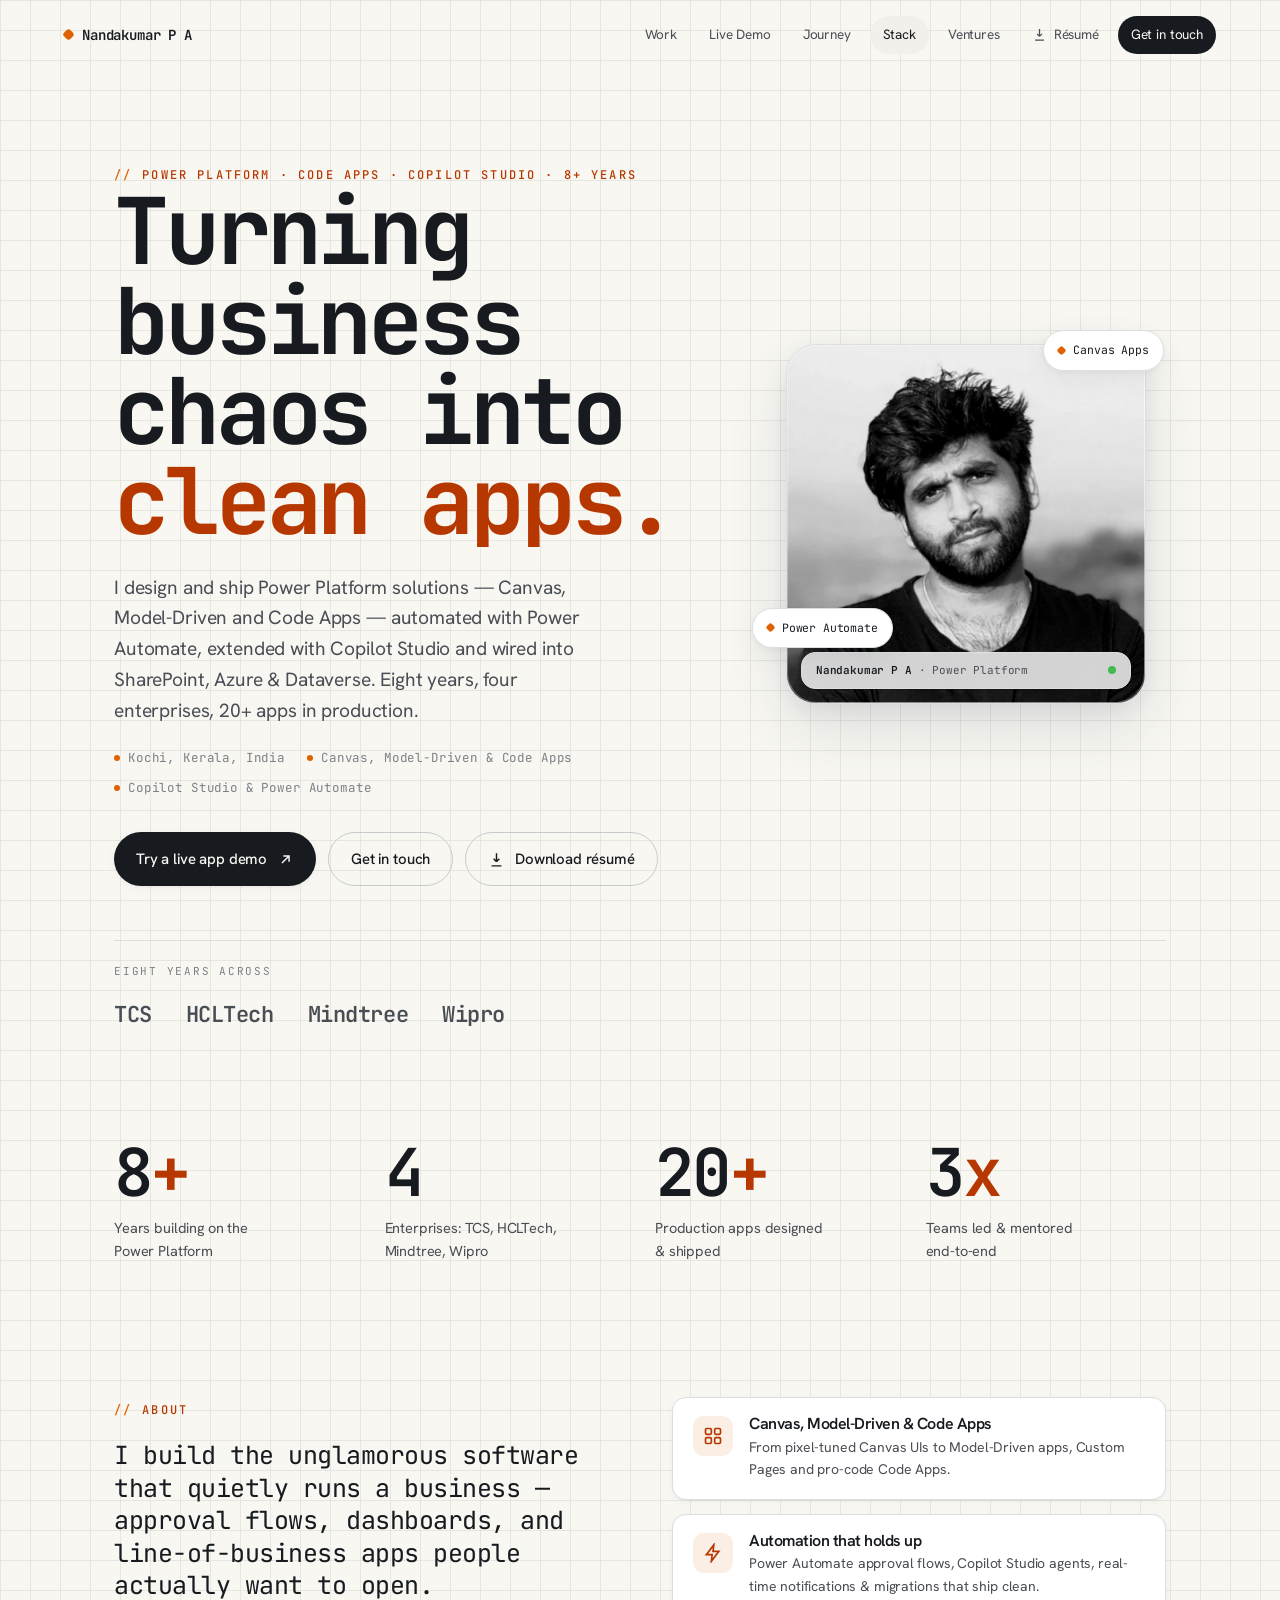
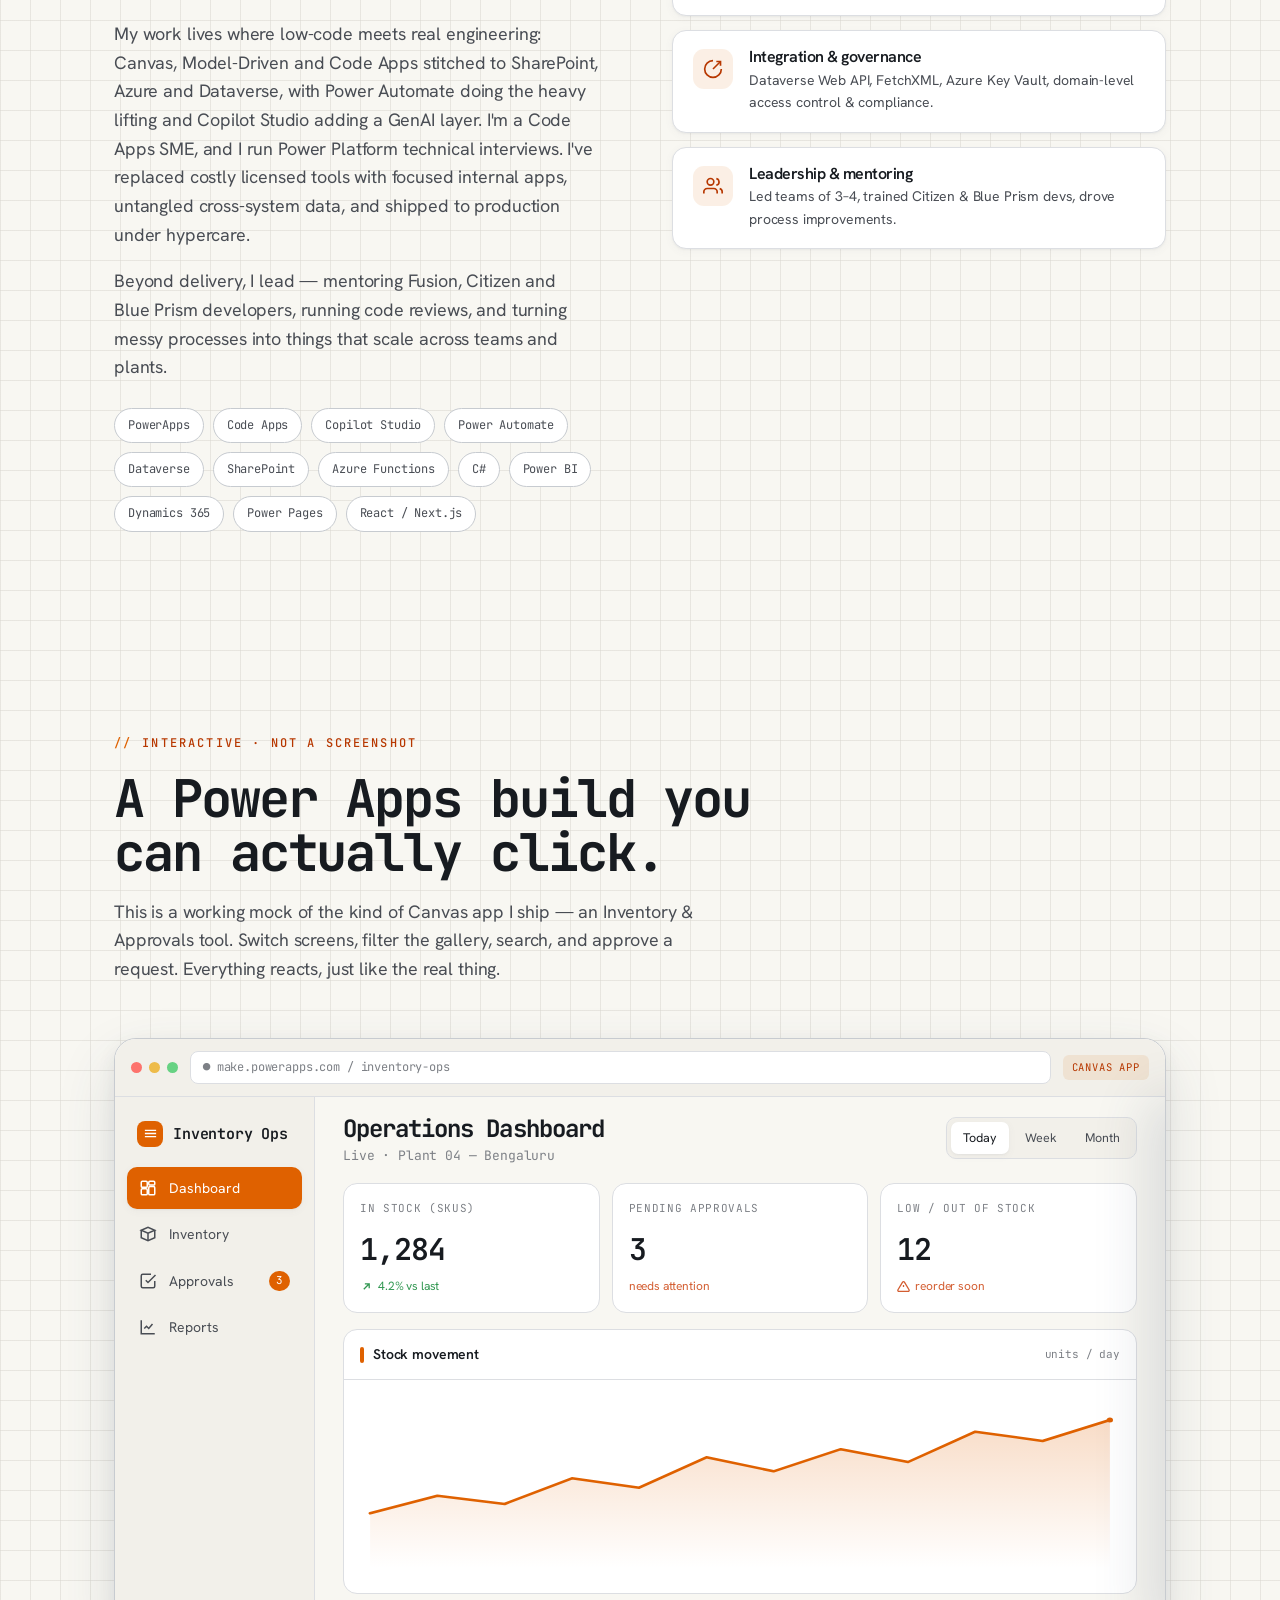
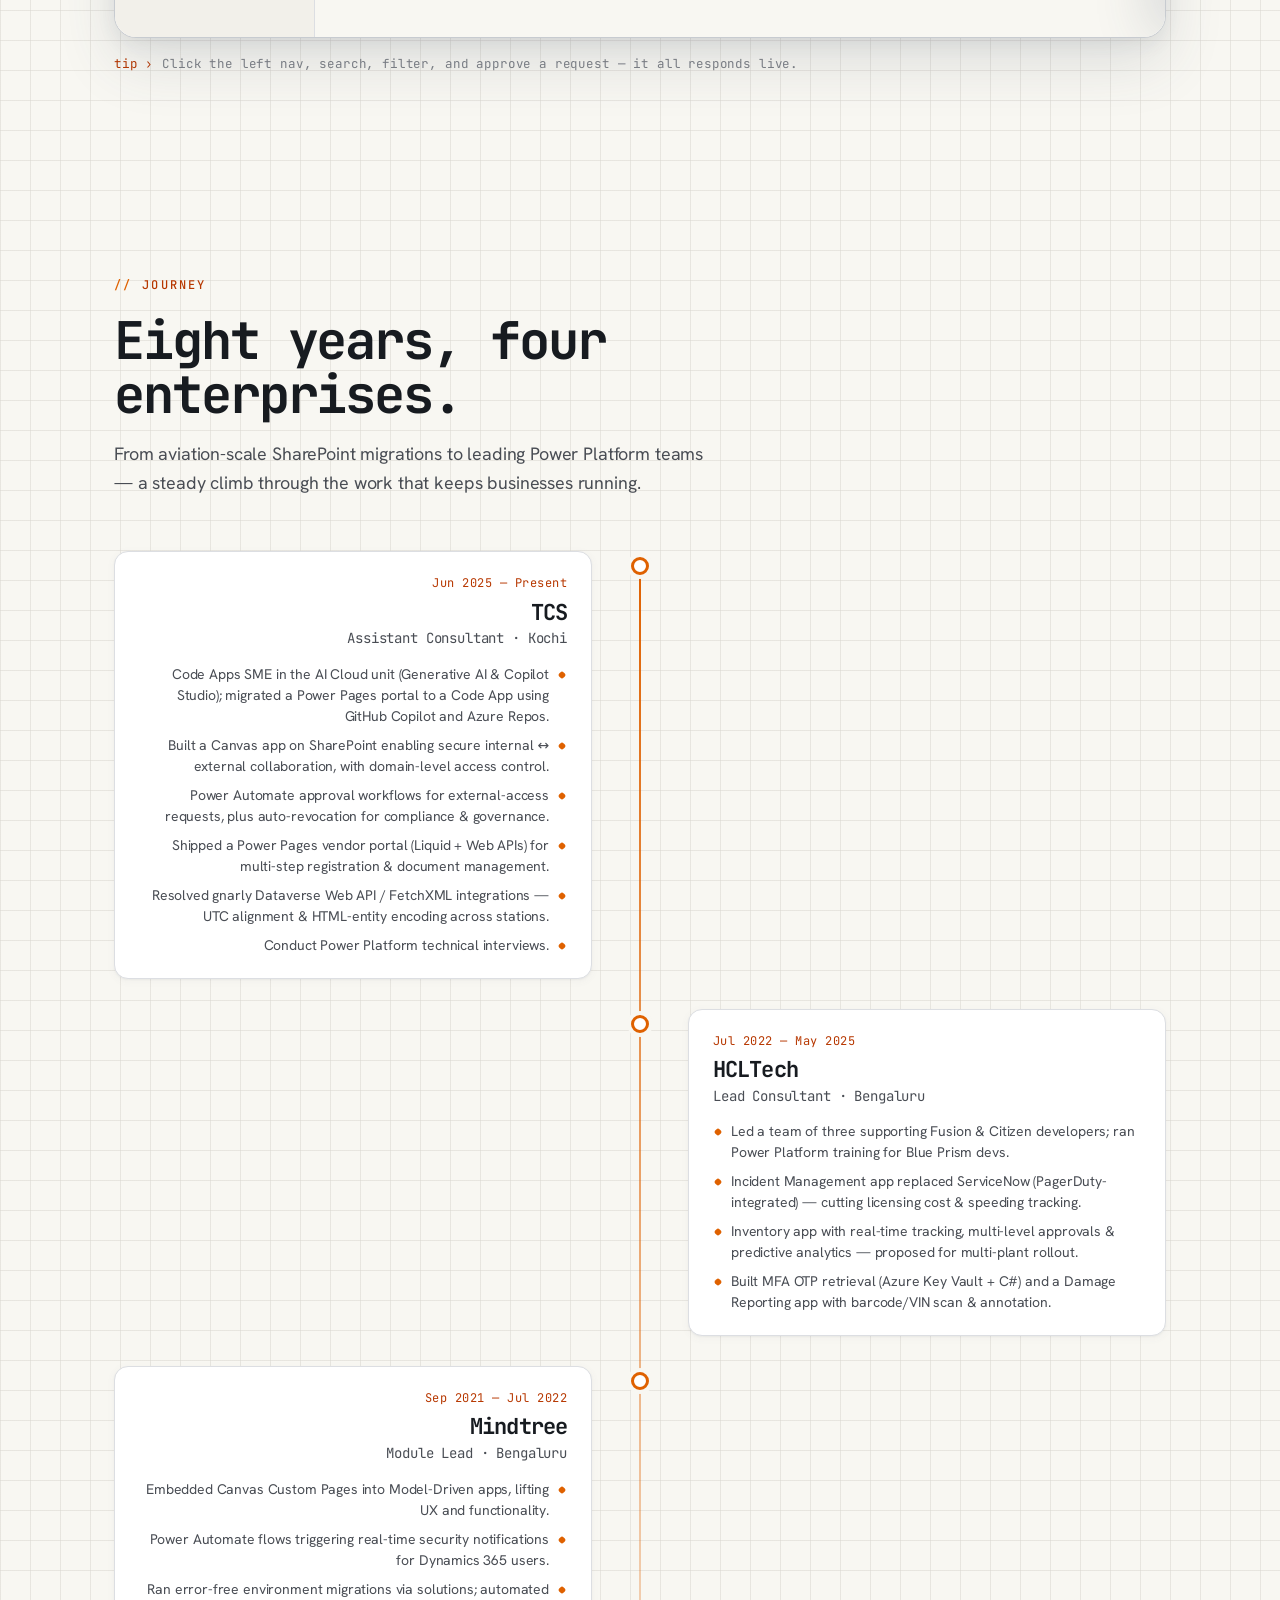
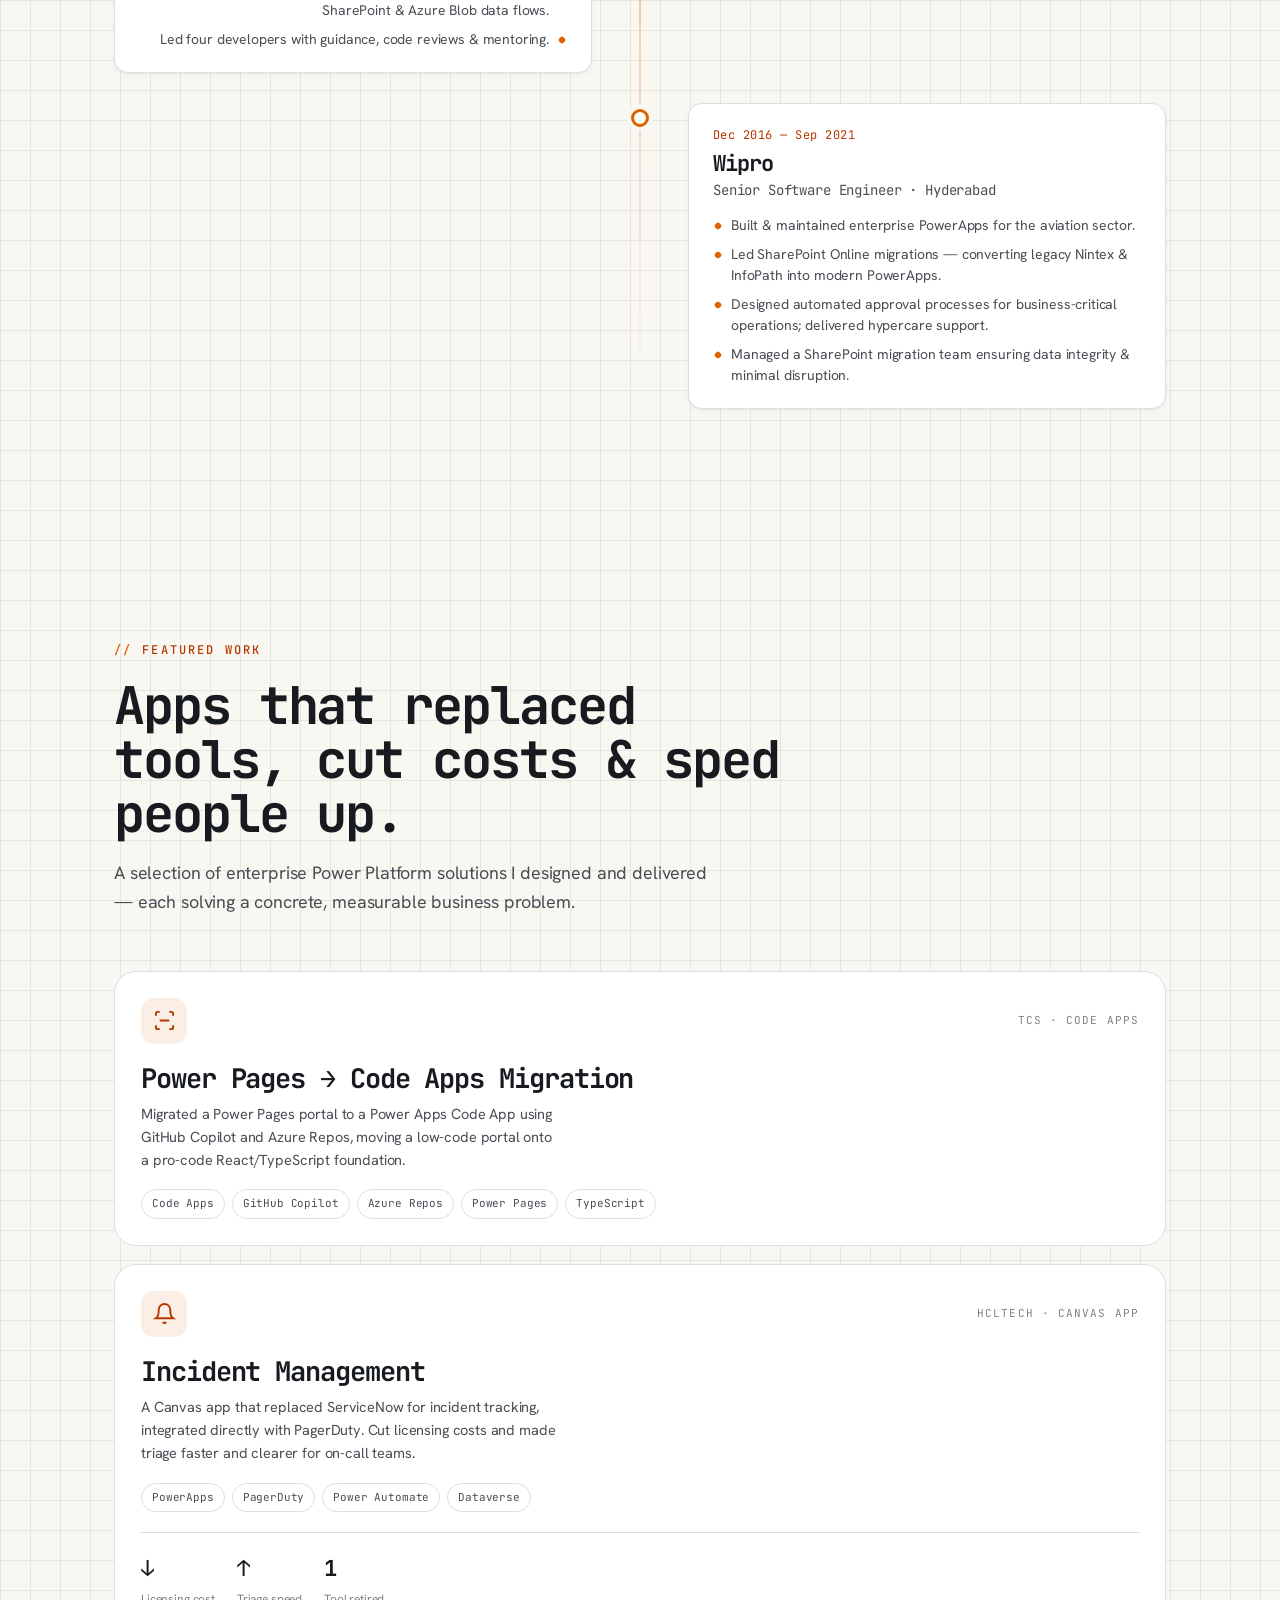
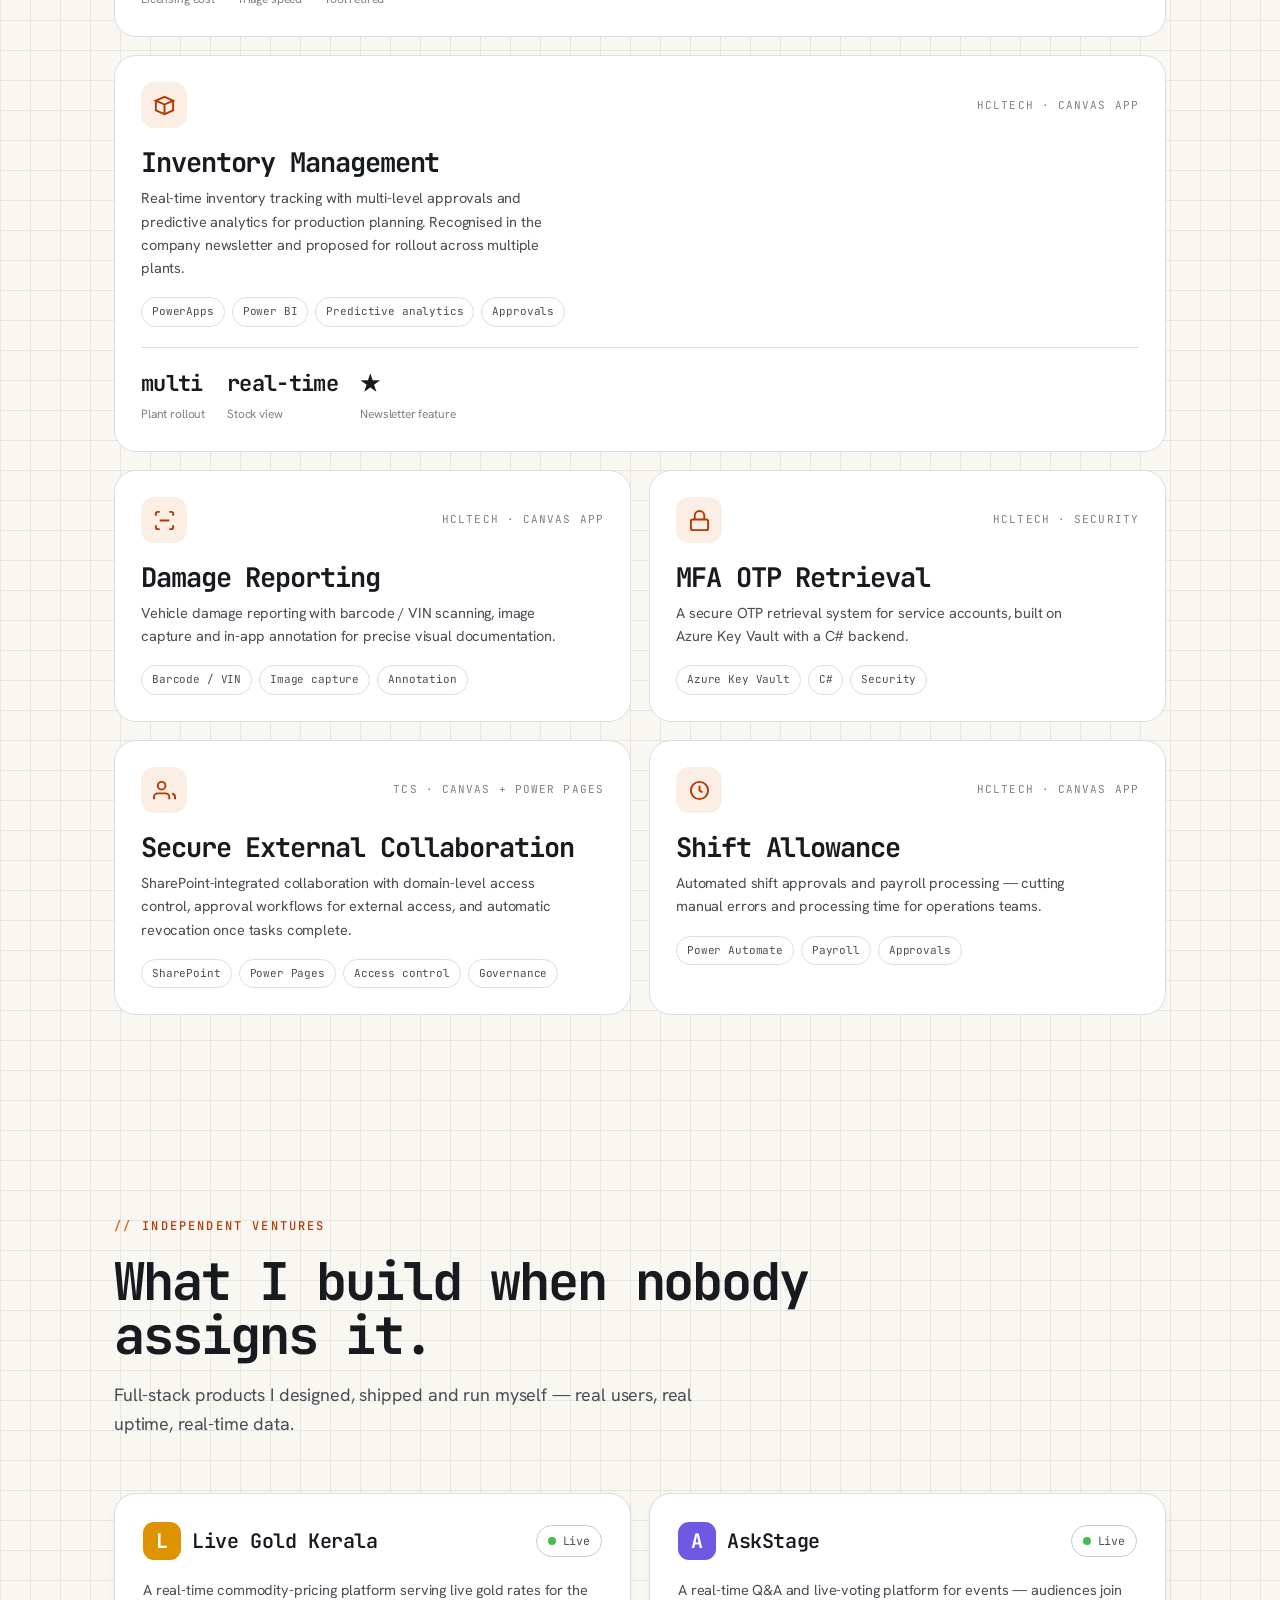
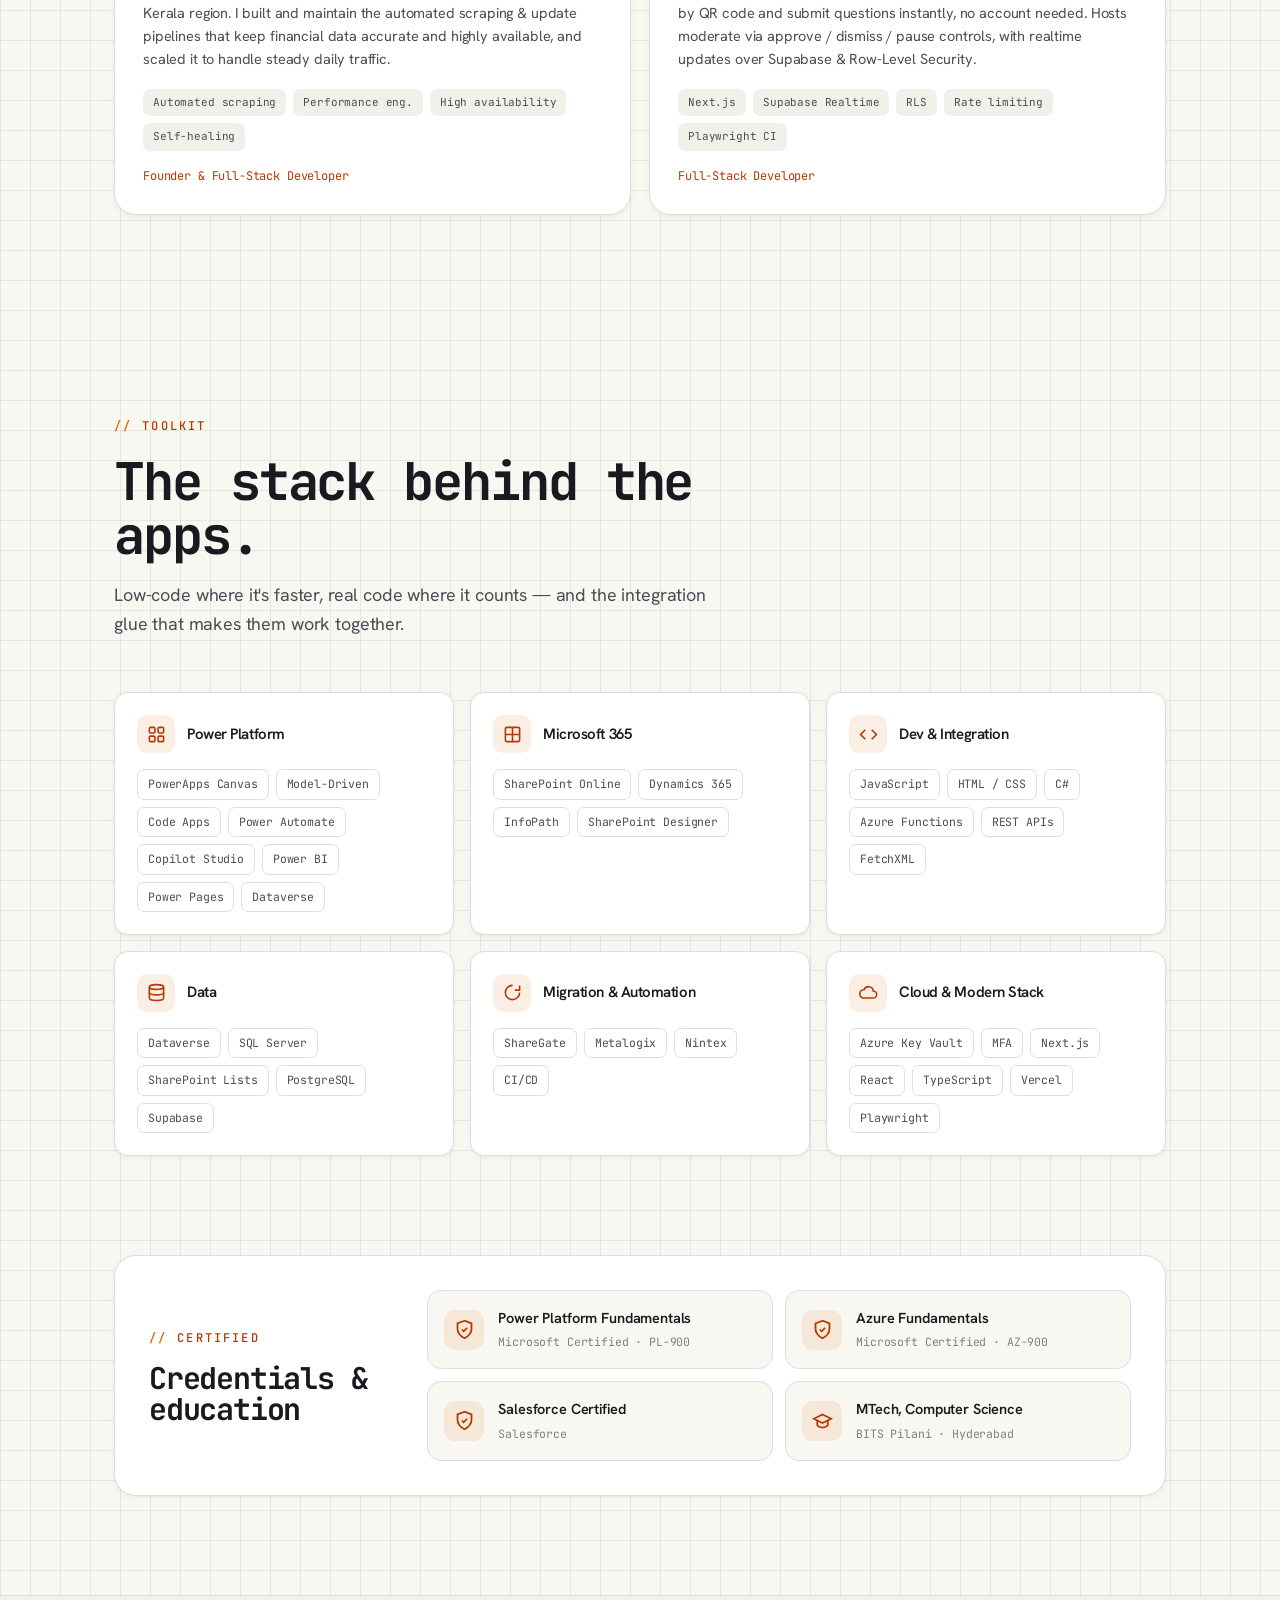
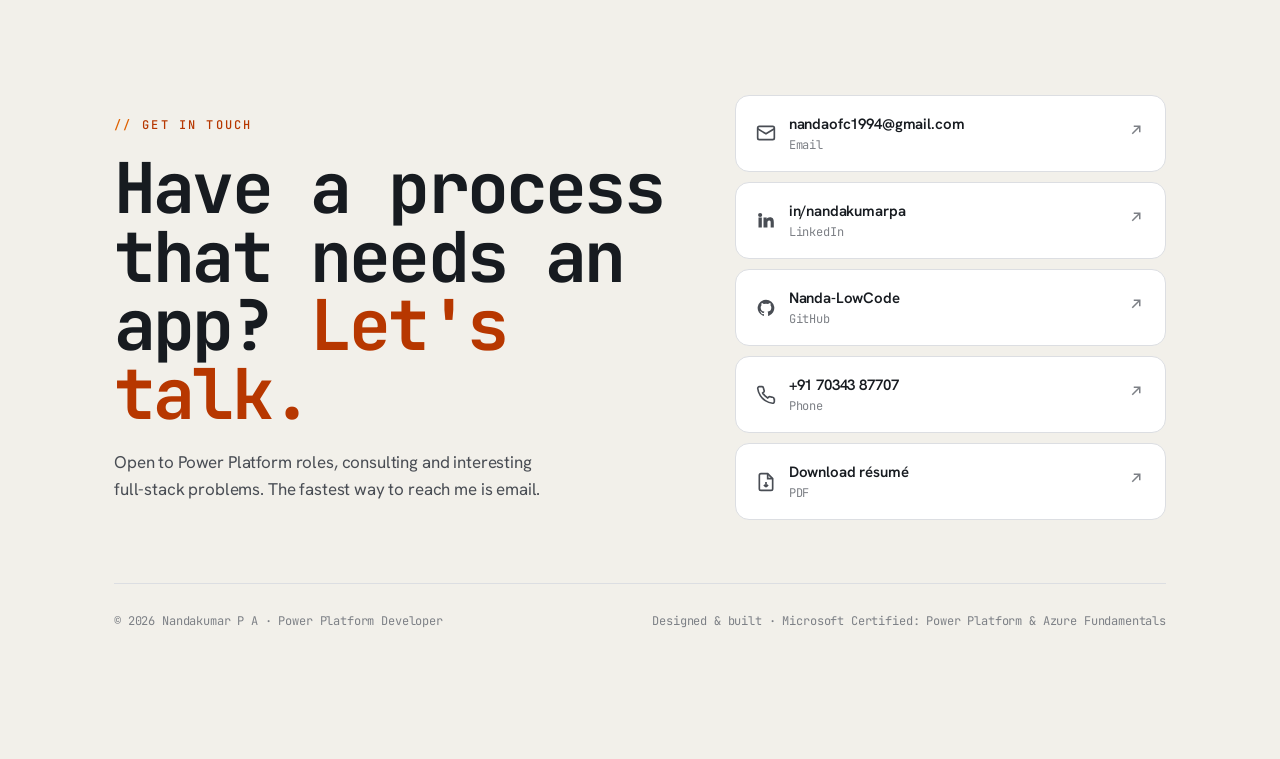
==== commit 367e24ee: "Reposition around Code Apps & Copilot Studio; fix og:image, stats fallback, placeholder - Update tit" ====
--- a/Portfolio.html
+++ b/Portfolio.html
@@ -3,22 +3,24 @@
 <head>
 <meta charset="UTF-8" />
 <meta name="viewport" content="width=device-width, initial-scale=1.0" />
-<title>Nandakumar P A — Power Platform Developer</title>
-<meta name="description" content="Nandakumar P A — Power Platform developer with 8+ years building Canvas & Model-Driven PowerApps, Power Automate flows, and integrations across SharePoint, Azure & Dataverse. Turning business chaos into clean apps." />
+<title>Nandakumar P A — Power Platform & Code Apps Developer</title>
+<meta name="description" content="Nandakumar P A — Power Platform developer with 8+ years building Canvas, Model-Driven and Code Apps, Power Automate flows, Copilot Studio agents and integrations across SharePoint, Azure & Dataverse. Turning business chaos into clean apps." />
 <meta name="author" content="Nandakumar P A" />
 <link rel="icon" type="image/svg+xml" href="assets/favicon.svg" />
 <meta name="theme-color" content="#1c1c21" />
 <!-- Open Graph / social -->
 <meta property="og:type" content="website" />
-<meta property="og:title" content="Nandakumar P A — Power Platform Developer" />
-<meta property="og:description" content="8+ years building Canvas & Model-Driven PowerApps, Power Automate flows, and integrations across SharePoint, Azure & Dataverse." />
-<meta property="og:image" content="assets/og.png" />
+<meta property="og:url" content="https://nandaportfolio-neon.vercel.app/" />
+<link rel="canonical" href="https://nandaportfolio-neon.vercel.app/" />
+<meta property="og:title" content="Nandakumar P A — Power Platform & Code Apps Developer" />
+<meta property="og:description" content="8+ years on the Power Platform: Canvas, Model-Driven and Code Apps, Power Automate, Copilot Studio, Dataverse and Azure." />
+<meta property="og:image" content="https://nandaportfolio-neon.vercel.app/assets/og.png" />
 <meta property="og:image:width" content="1200" />
 <meta property="og:image:height" content="630" />
 <meta name="twitter:card" content="summary_large_image" />
-<meta name="twitter:title" content="Nandakumar P A — Power Platform Developer" />
+<meta name="twitter:title" content="Nandakumar P A — Power Platform & Code Apps Developer" />
 <meta name="twitter:description" content="Turning business chaos into clean apps. 8+ years on the Power Platform." />
-<meta name="twitter:image" content="assets/og.png" />
+<meta name="twitter:image" content="https://nandaportfolio-neon.vercel.app/assets/og.png" />
 <link rel="preconnect" href="https://fonts.googleapis.com" />
 <link rel="preconnect" href="https://fonts.gstatic.com" crossorigin />
 <link href="https://fonts.googleapis.com/css2?family=Space+Grotesk:wght@400;500;600;700&family=Hanken+Grotesk:wght@400;500;600;700&family=JetBrains+Mono:wght@400;500;600&display=swap" rel="stylesheet" />
@@ -48,17 +50,17 @@
 <section class="hero wrap" data-screen-label="Hero" id="hero">
   <div class="hero-grid">
     <div class="hero-copy">
-      <span class="eyebrow">Power Platform Developer · 8+ years</span>
+      <span class="eyebrow">Power Platform · Code Apps · Copilot Studio · 8+ years</span>
       <h1>
         <span class="ln"><span>Turning business</span></span>
         <span class="ln"><span>chaos into</span></span>
         <span class="ln"><span><em>clean apps.</em></span></span>
       </h1>
-      <p class="hero-sub">I design and ship PowerApps solutions — Canvas &amp; Model-Driven — automated with Power Automate and wired into SharePoint, Azure &amp; Dataverse. Eight years, four enterprises, dozens of apps in production.</p>
+      <p class="hero-sub">I design and ship Power Platform solutions — Canvas, Model-Driven and Code Apps — automated with Power Automate, extended with Copilot Studio and wired into SharePoint, Azure &amp; Dataverse. Eight years, four enterprises, 20+ apps in production.</p>
       <div class="hero-meta">
-        <span>Bengaluru / Kochi, India</span>
-        <span>Canvas &amp; Model-Driven</span>
-        <span>Power Automate &amp; Dataverse</span>
+        <span>Kochi, Kerala, India</span>
+        <span>Canvas, Model-Driven &amp; Code Apps</span>
+        <span>Copilot Studio &amp; Power Automate</span>
       </div>
       <div class="hero-actions">
         <a href="#demo" class="btn btn-primary">Try a live app demo
@@ -96,10 +98,10 @@
 <!-- STATS -->
 <section class="section wrap" style="padding-block: clamp(20px,4vh,46px)">
   <div class="stats">
-    <div class="stat rv"><div class="n" data-count="8" data-suffix="+">0</div><div class="l">Years building on the Power Platform</div></div>
-    <div class="stat rv rv-d1"><div class="n" data-count="4">0</div><div class="l">Enterprises: TCS, HCLTech, Mindtree, Wipro</div></div>
-    <div class="stat rv rv-d2"><div class="n" data-count="20" data-suffix="+">0</div><div class="l">Production apps designed &amp; shipped</div></div>
-    <div class="stat rv rv-d3"><div class="n" data-count="3" data-suffix="x">0</div><div class="l">Teams led &amp; mentored end-to-end</div></div>
+    <div class="stat rv"><div class="n" data-count="8" data-suffix="+">8+</div><div class="l">Years building on the Power Platform</div></div>
+    <div class="stat rv rv-d1"><div class="n" data-count="4">4</div><div class="l">Enterprises: TCS, HCLTech, Mindtree, Wipro</div></div>
+    <div class="stat rv rv-d2"><div class="n" data-count="20" data-suffix="+">20+</div><div class="l">Production apps designed &amp; shipped</div></div>
+    <div class="stat rv rv-d3"><div class="n" data-count="3" data-suffix="x">3x</div><div class="l">Teams led &amp; mentored end-to-end</div></div>
   </div>
 </section>
 
@@ -109,20 +111,20 @@
     <div class="about-body rv">
       <span class="eyebrow">About</span>
       <p class="lead" style="margin-top:18px">I build the unglamorous software that quietly runs a business — approval flows, dashboards, and line-of-business apps people actually want to open.</p>
-      <p>My work lives where low-code meets real engineering: Canvas and Model-Driven apps stitched to SharePoint, Azure and Dataverse, with Power Automate doing the heavy lifting behind the scenes. I've replaced costly licensed tools with focused internal apps, untangled cross-system data, and shipped to production under hypercare.</p>
+      <p>My work lives where low-code meets real engineering: Canvas, Model-Driven and Code Apps stitched to SharePoint, Azure and Dataverse, with Power Automate doing the heavy lifting and Copilot Studio adding a GenAI layer. I'm a Code Apps SME, and I run Power Platform technical interviews. I've replaced costly licensed tools with focused internal apps, untangled cross-system data, and shipped to production under hypercare.</p>
       <p>Beyond delivery, I lead — mentoring Fusion, Citizen and Blue&nbsp;Prism developers, running code reviews, and turning messy processes into things that scale across teams and plants.</p>
       <div class="chips">
-        <span class="chip">PowerApps</span><span class="chip">Power Automate</span><span class="chip">Dataverse</span><span class="chip">SharePoint</span><span class="chip">Azure Functions</span><span class="chip">C#</span><span class="chip">Power BI</span><span class="chip">Dynamics 365</span><span class="chip">Power Pages</span><span class="chip">React / Next.js</span>
+        <span class="chip">PowerApps</span><span class="chip">Code Apps</span><span class="chip">Copilot Studio</span><span class="chip">Power Automate</span><span class="chip">Dataverse</span><span class="chip">SharePoint</span><span class="chip">Azure Functions</span><span class="chip">C#</span><span class="chip">Power BI</span><span class="chip">Dynamics 365</span><span class="chip">Power Pages</span><span class="chip">React / Next.js</span>
       </div>
     </div>
     <div class="facts rv rv-d2">
       <div class="fact">
         <div class="ic"><svg viewBox="0 0 24 24" fill="none" stroke="currentColor" stroke-width="2"><rect x="3" y="3" width="7" height="7" rx="1.5"/><rect x="14" y="3" width="7" height="7" rx="1.5"/><rect x="3" y="14" width="7" height="7" rx="1.5"/><rect x="14" y="14" width="7" height="7" rx="1.5"/></svg></div>
-        <div><h4>Canvas &amp; Model-Driven</h4><p>From pixel-tuned Canvas UIs to data-heavy Model-Driven apps and embedded Custom Pages.</p></div>
+        <div><h4>Canvas, Model-Driven &amp; Code Apps</h4><p>From pixel-tuned Canvas UIs to Model-Driven apps, Custom Pages and pro-code Code Apps.</p></div>
       </div>
       <div class="fact">
         <div class="ic"><svg viewBox="0 0 24 24" fill="none" stroke="currentColor" stroke-width="2"><path d="M13 2 4 14h7l-1 8 9-12h-7l1-8Z"/></svg></div>
-        <div><h4>Automation that holds up</h4><p>Power Automate approval flows, real-time notifications &amp; migrations that ship clean.</p></div>
+        <div><h4>Automation that holds up</h4><p>Power Automate approval flows, Copilot Studio agents, real-time notifications &amp; migrations that ship clean.</p></div>
       </div>
       <div class="fact">
         <div class="ic"><svg viewBox="0 0 24 24" fill="none" stroke="currentColor" stroke-width="2"><path d="M12 2a10 10 0 1 0 10 10"/><path d="M12 12 21 3"/><path d="M16 3h5v5"/></svg></div>
@@ -140,7 +142,7 @@
 <section class="section wrap" id="demo" data-screen-label="Live Demo">
   <div class="section-head rv">
     <span class="eyebrow">Interactive · not a screenshot</span>
-    <h2>A PowerApps build you can actually click.</h2>
+    <h2>A Power Apps build you can actually click.</h2>
     <p>This is a working mock of the kind of Canvas app I ship — an Inventory &amp; Approvals tool. Switch screens, filter the gallery, search, and approve a request. Everything reacts, just like the real thing.</p>
   </div>
 
@@ -261,7 +263,7 @@
   <div class="section-head rv">
     <span class="eyebrow">Featured work</span>
     <h2>Apps that replaced tools, cut costs &amp; sped people up.</h2>
-    <p>A selection of enterprise PowerApps solutions I designed and delivered — each solving a concrete, measurable business problem.</p>
+    <p>A selection of enterprise Power Platform solutions I designed and delivered — each solving a concrete, measurable business problem.</p>
   </div>
   <div class="proj-grid" id="projGrid"></div>
 </section>
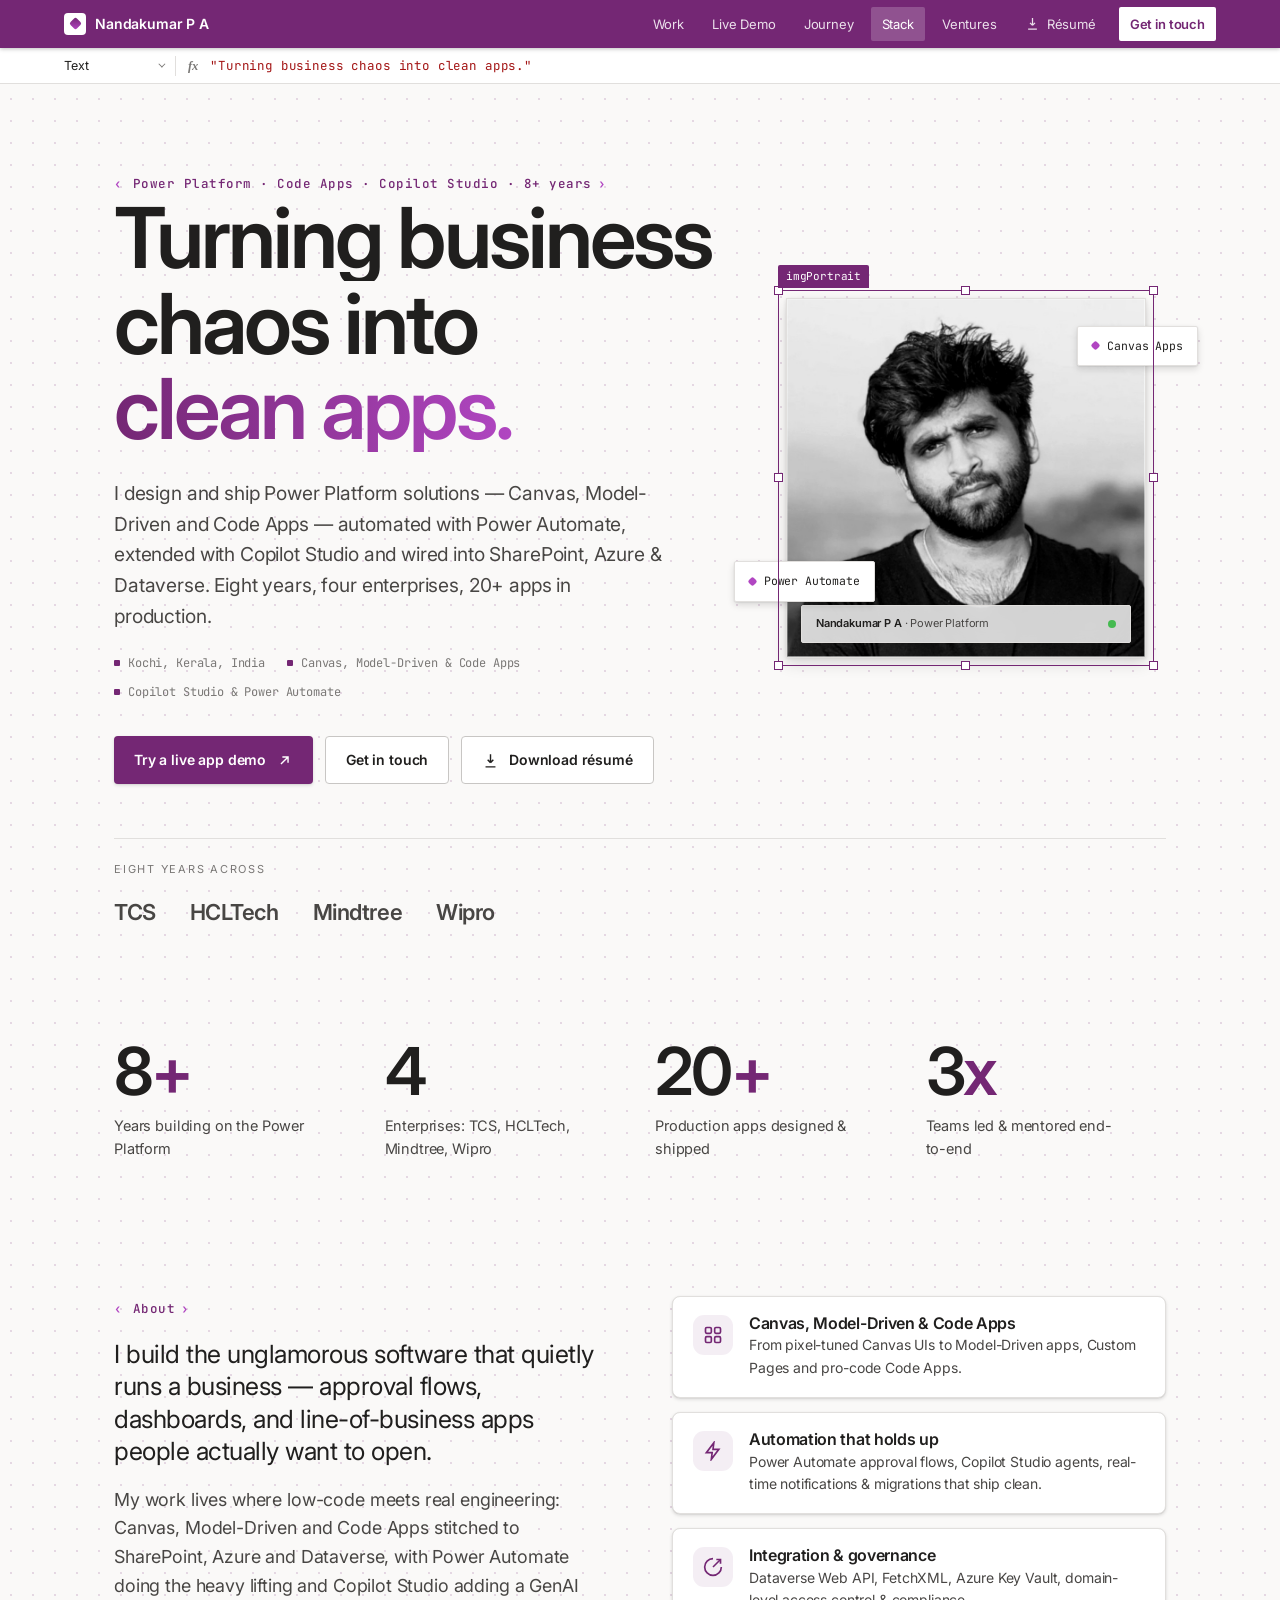
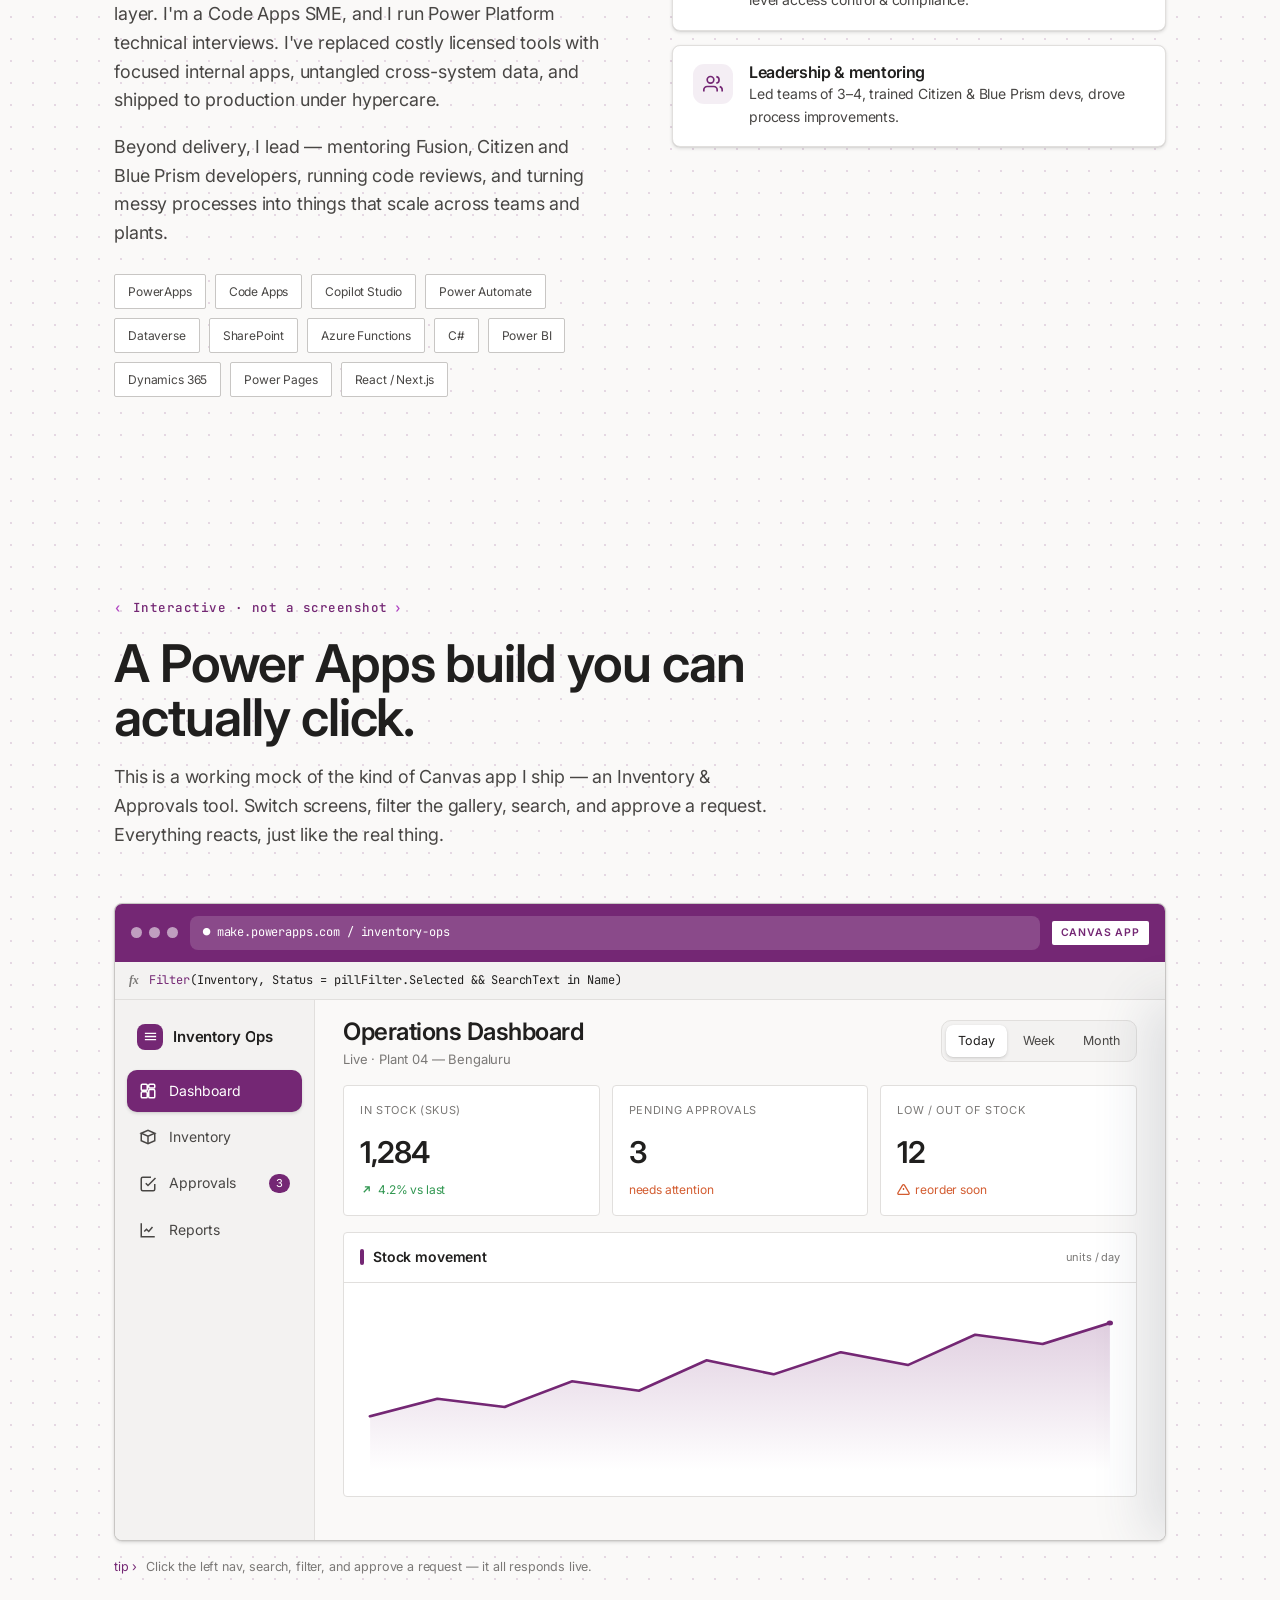
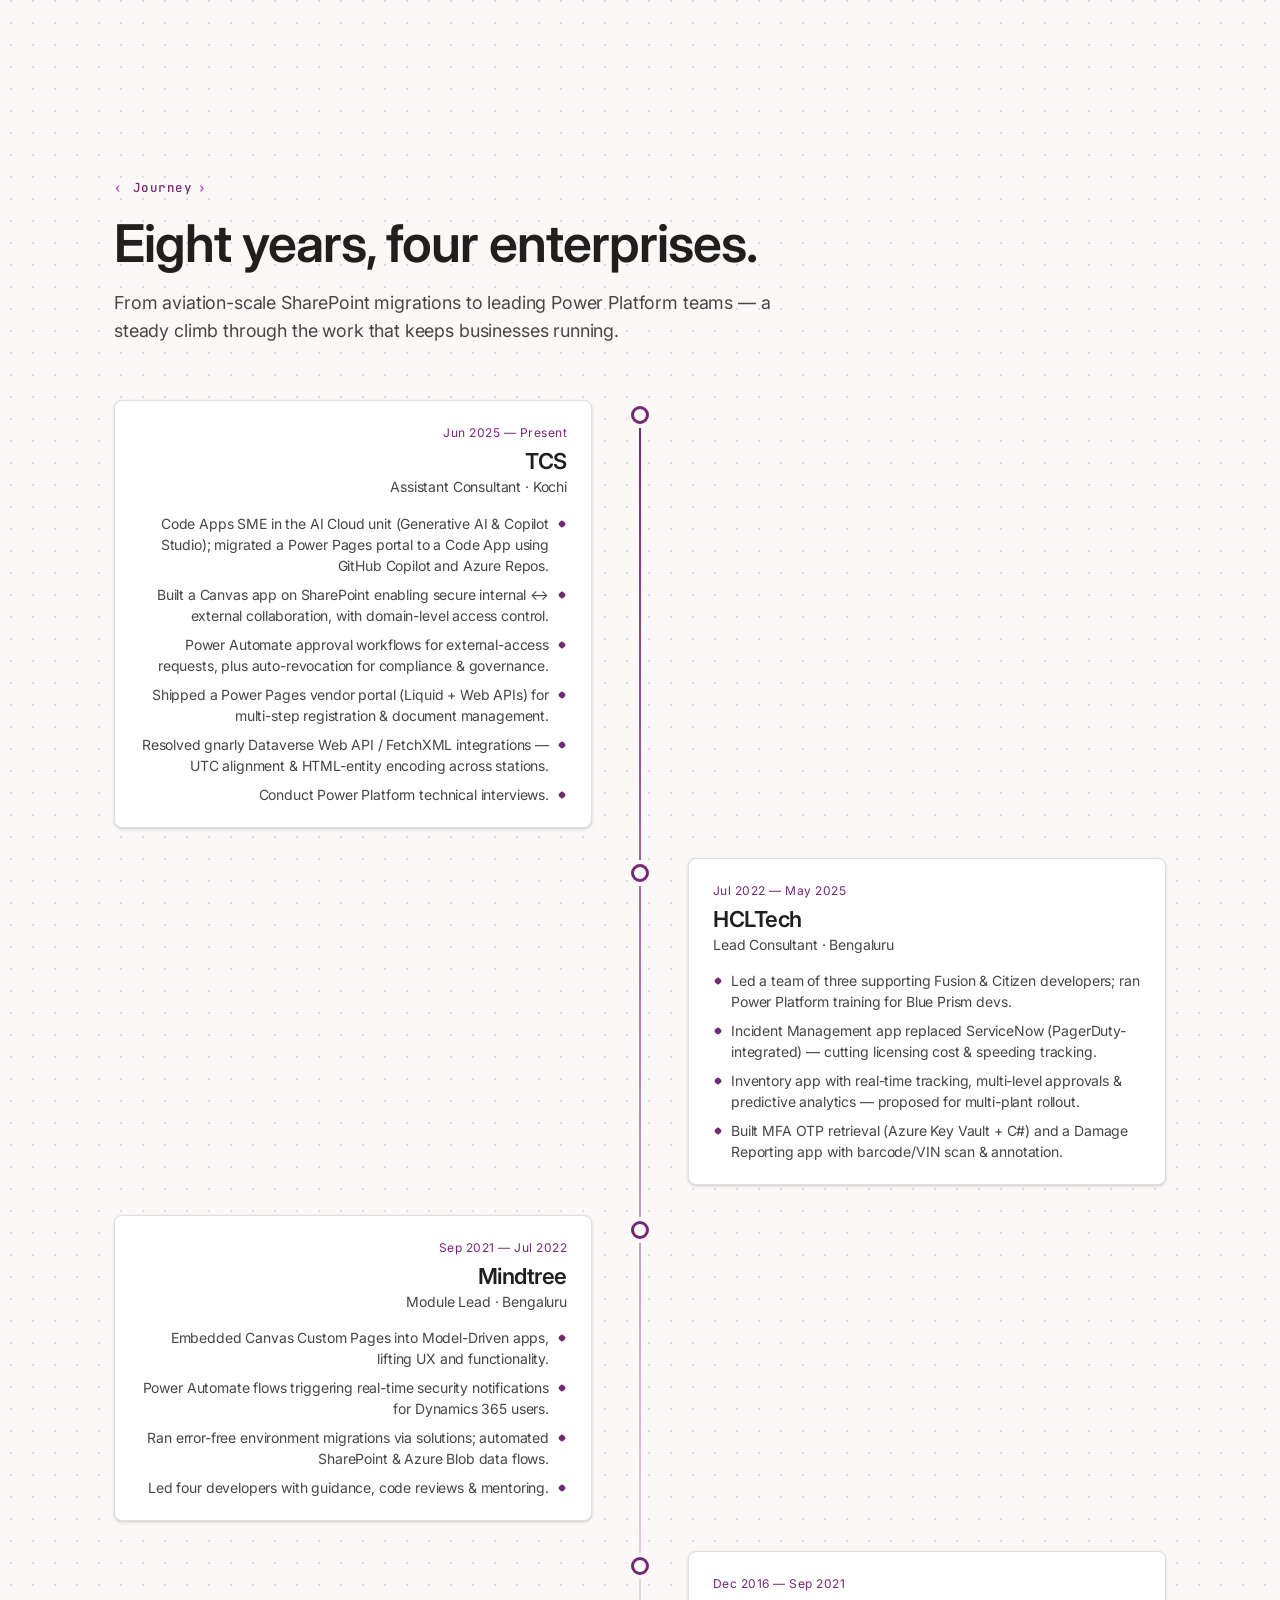
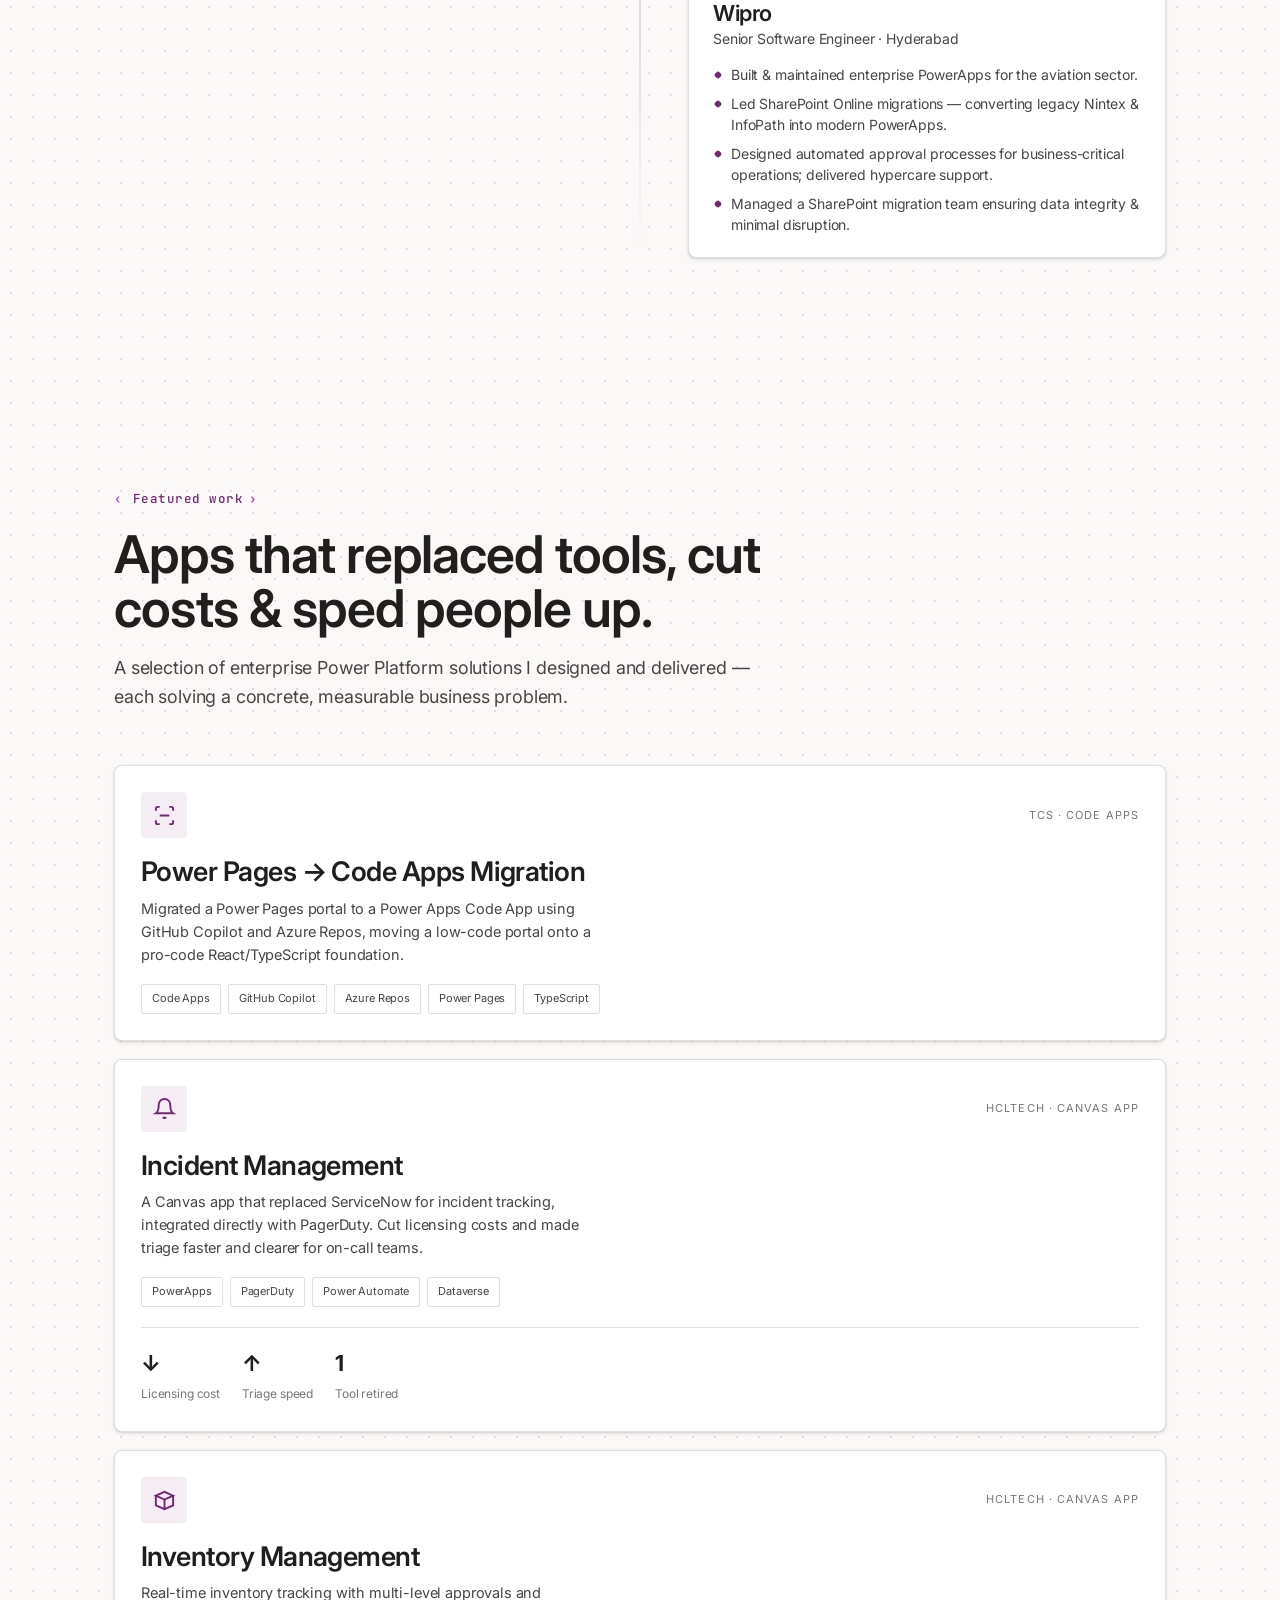
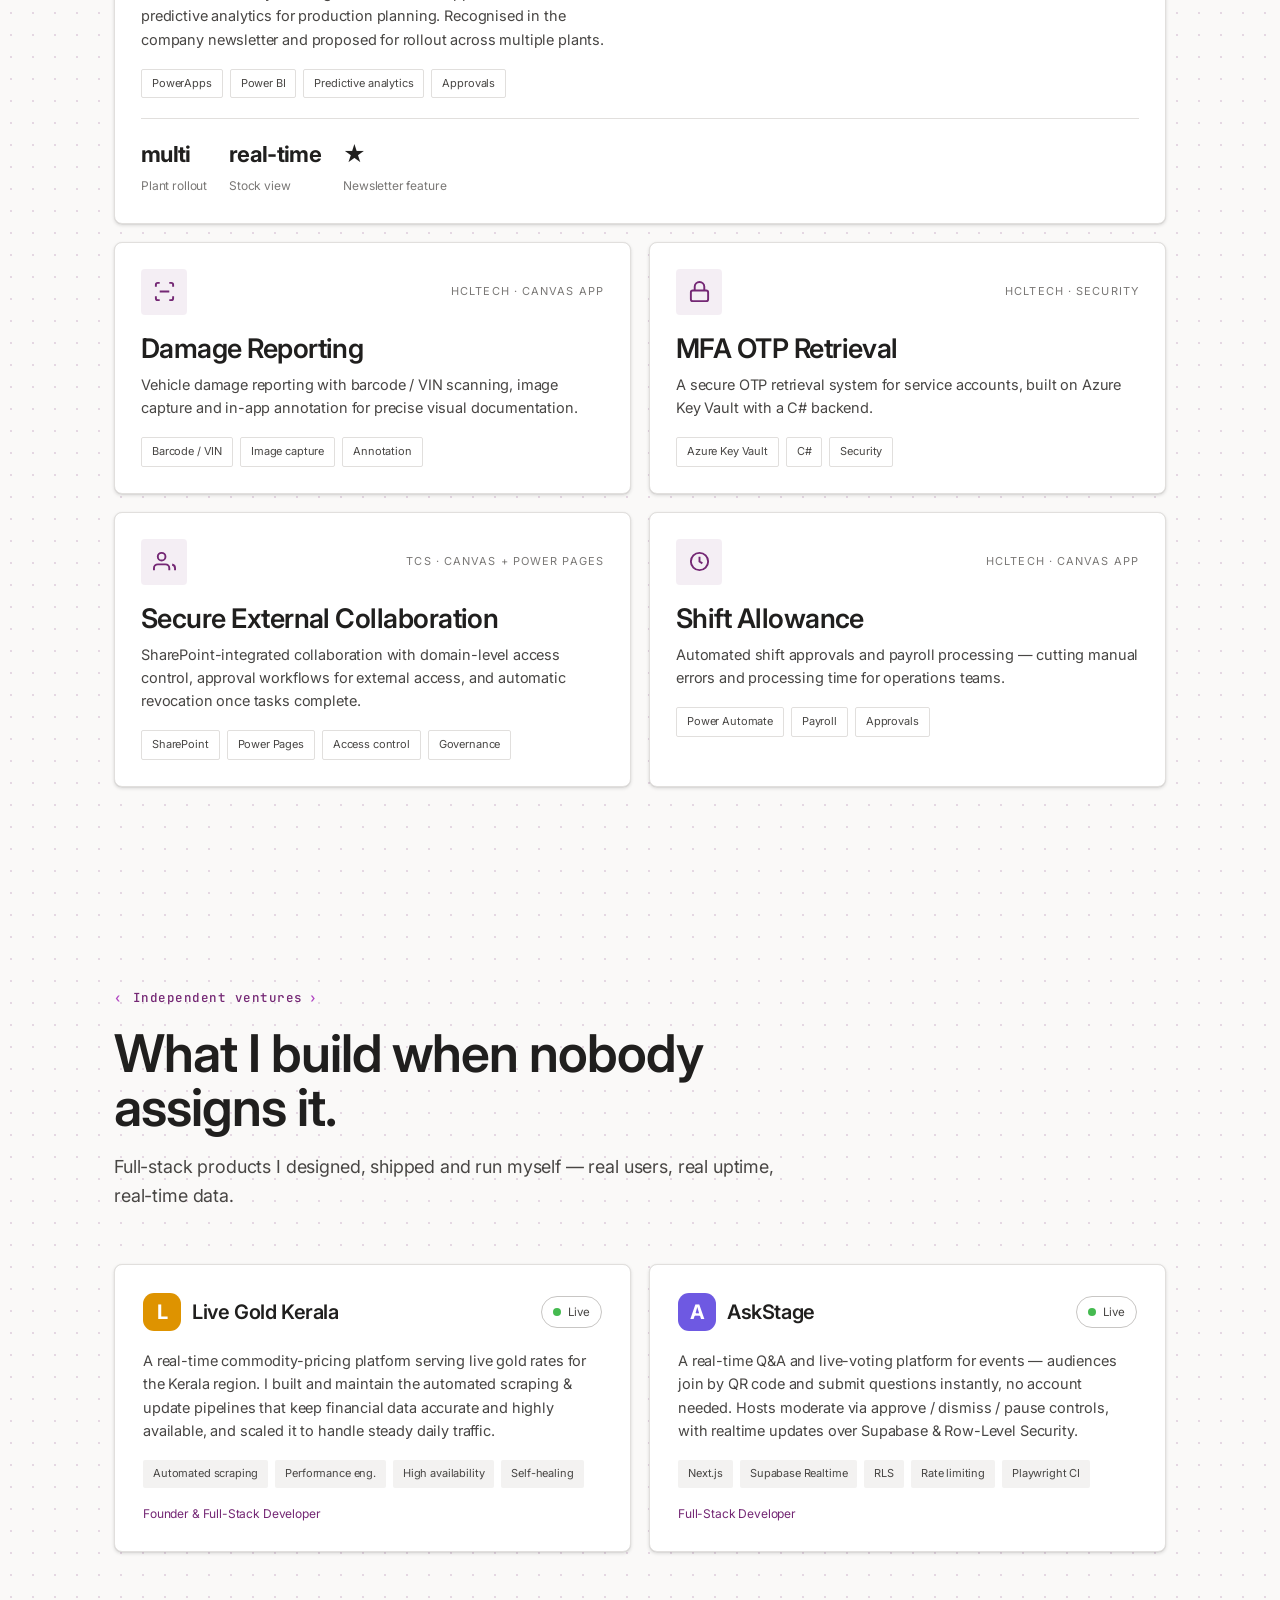
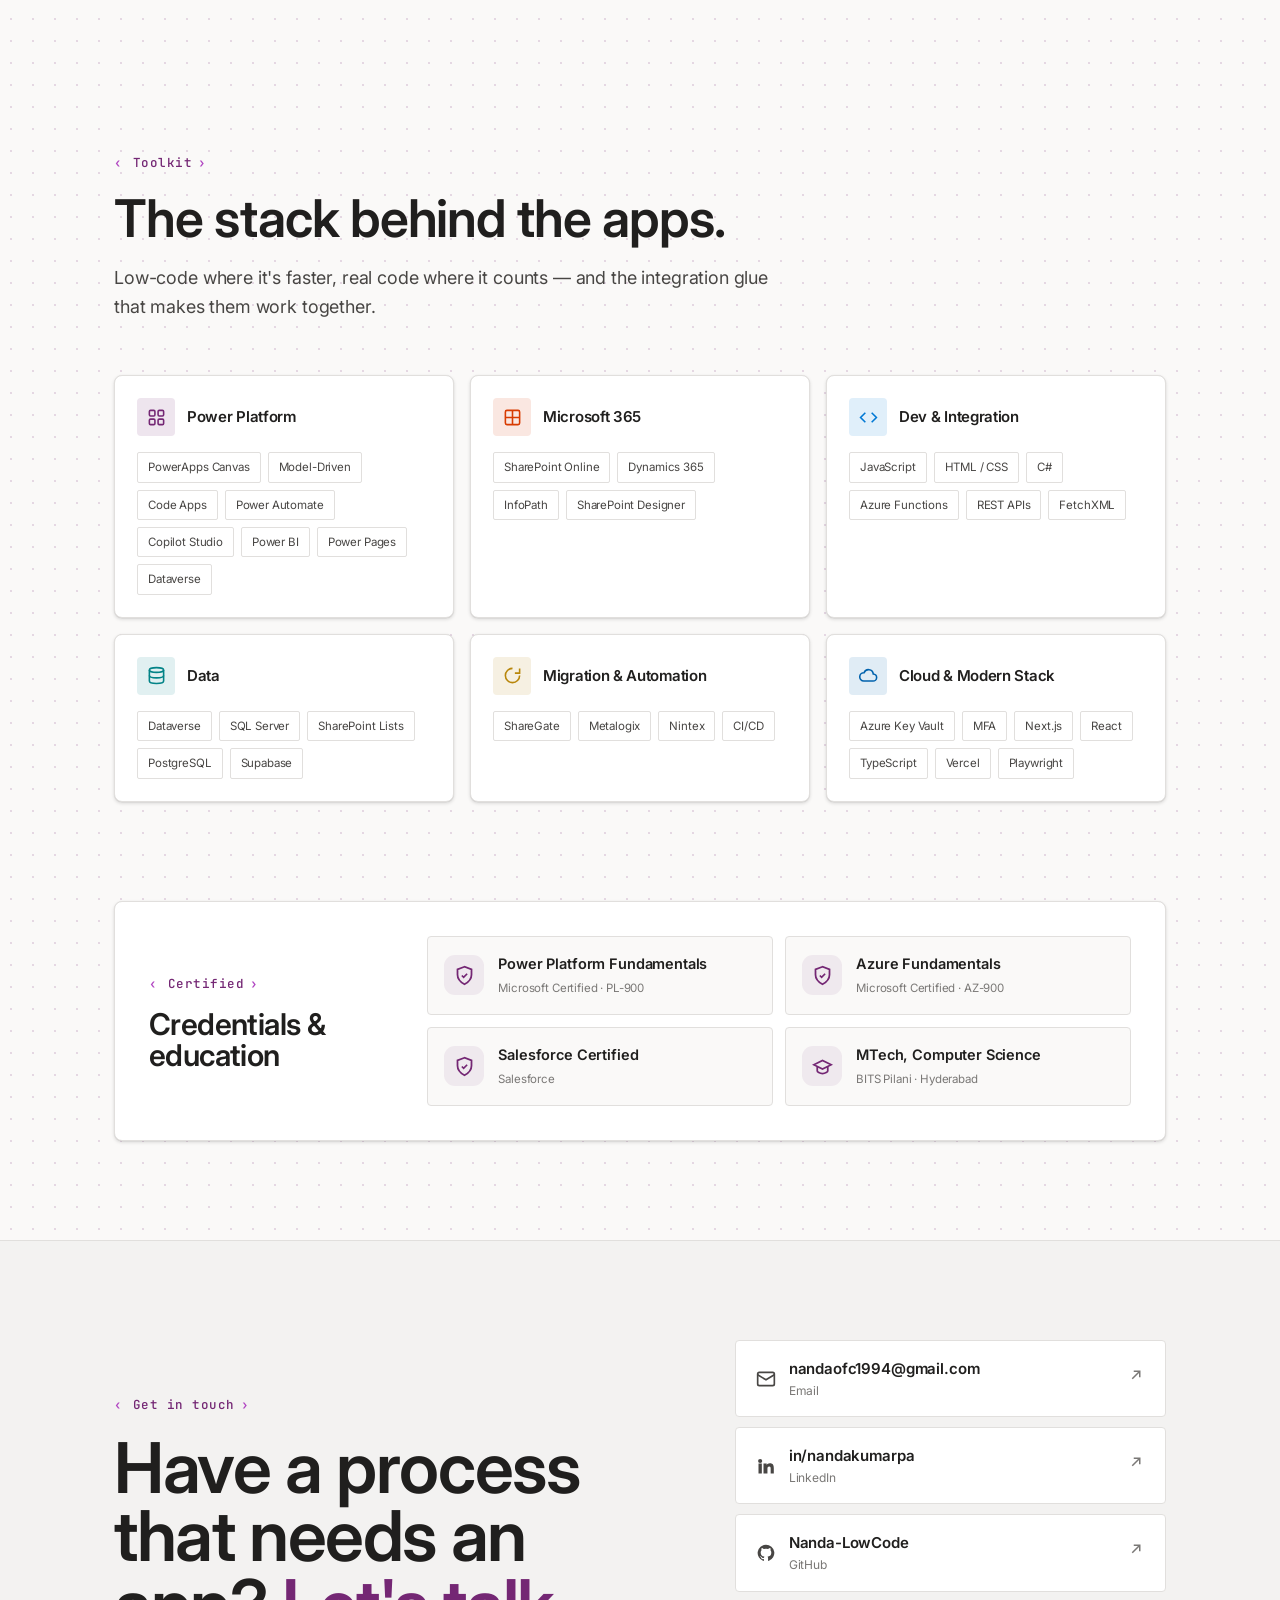
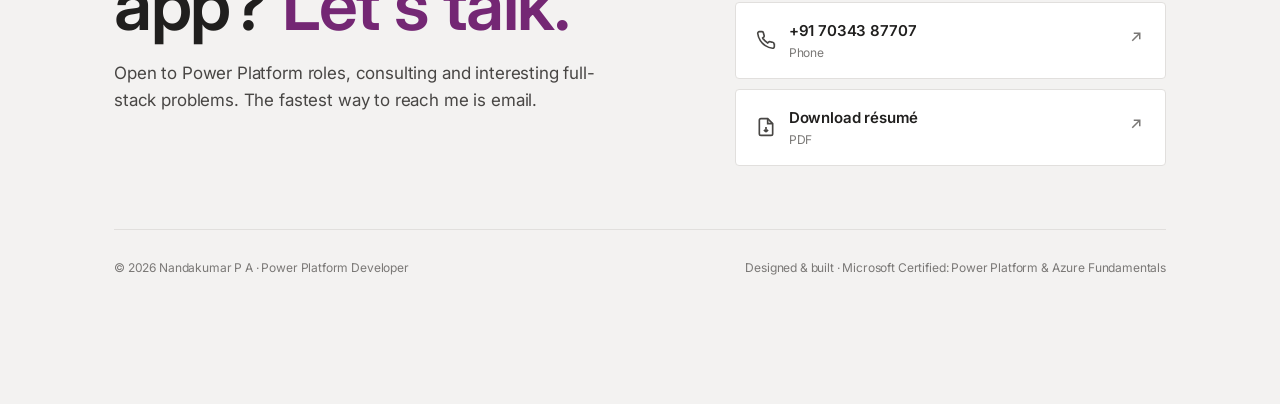
==== commit 0490c6ce: "Power Apps theme: Studio header, Power Fx formula bar, Fluent surfaces - New powerapps theme (defaul" ====
--- a/Portfolio.html
+++ b/Portfolio.html
@@ -1,5 +1,5 @@
 <!DOCTYPE html>
-<html lang="en" data-theme="console">
+<html lang="en" data-theme="powerapps">
 <head>
 <meta charset="UTF-8" />
 <meta name="viewport" content="width=device-width, initial-scale=1.0" />
@@ -7,7 +7,7 @@
 <meta name="description" content="Nandakumar P A — Power Platform developer with 8+ years building Canvas, Model-Driven and Code Apps, Power Automate flows, Copilot Studio agents and integrations across SharePoint, Azure & Dataverse. Turning business chaos into clean apps." />
 <meta name="author" content="Nandakumar P A" />
 <link rel="icon" type="image/svg+xml" href="assets/favicon.svg" />
-<meta name="theme-color" content="#1c1c21" />
+<meta name="theme-color" content="#742774" />
 <!-- Open Graph / social -->
 <meta property="og:type" content="website" />
 <meta property="og:url" content="https://nandaportfolio-neon.vercel.app/" />
@@ -23,7 +23,7 @@
 <meta name="twitter:image" content="https://nandaportfolio-neon.vercel.app/assets/og.png" />
 <link rel="preconnect" href="https://fonts.googleapis.com" />
 <link rel="preconnect" href="https://fonts.gstatic.com" crossorigin />
-<link href="https://fonts.googleapis.com/css2?family=Space+Grotesk:wght@400;500;600;700&family=Hanken+Grotesk:wght@400;500;600;700&family=JetBrains+Mono:wght@400;500;600&display=swap" rel="stylesheet" />
+<link href="https://fonts.googleapis.com/css2?family=Inter:wght@400;500;600;700&family=Space+Grotesk:wght@400;500;600;700&family=Hanken+Grotesk:wght@400;500;600;700&family=JetBrains+Mono:wght@400;500;600&display=swap" rel="stylesheet" />
 <link rel="stylesheet" href="styles.css" />
 </head>
 <body>
@@ -43,6 +43,7 @@
     <a href="#contact" class="cta">Get in touch</a>
   </nav>
 </header>
+<div class="fxstrip" id="fxstrip" aria-hidden="true"><span class="fx-prop" id="fxProp">Text</span><span class="fx-i">fx</span><code class="fx-code" id="fxCode"></code></div>
 
 <main id="top">
 
@@ -75,6 +76,8 @@
     </div>
 
     <div class="portrait-wrap">
+      <span class="sel-tag" aria-hidden="true">imgPortrait</span>
+      <span class="sel" aria-hidden="true"><i></i><i></i><i></i><i></i><i></i><i></i><i></i><i></i></span>
       <div class="portrait">
         <img src="assets/portrait.png" alt="Portrait of Nandakumar P A" />
         <div class="portrait-tag">
--- a/styles.css
+++ b/styles.css
@@ -558,3 +558,124 @@
 .dr-reorder:disabled { background: var(--paper-2); color: var(--ink-mute); cursor: default; transform: none; filter: none; }
 
 @media (prefers-reduced-motion: reduce){ * { animation: none !important; transition: none !important; } .rv { opacity:1; transform:none; } .hero h1 .ln>span{ transform:none;} }
+
+/* ============================================================
+   POWER APPS THEME — Studio chrome · Fluent surfaces · Power Fx
+   ============================================================ */
+[data-theme="powerapps"] {
+  --paper:    #FAF9F8;
+  --paper-2:  #F3F2F1;
+  --card:     #FFFFFF;
+  --ink:      #201F1E;
+  --ink-soft: #484644;
+  --ink-mute: #7A7876;
+  --line:     #E1DFDD;
+  --line-2:   #C8C6C4;
+  --accent:      #742774;
+  --accent-2:    #B146C2;
+  --accent-ink:  #742774;
+  --accent-wash: rgba(116,39,116,.08);
+  --accent-fg:   #fff;
+  --r-sm: 2px; --r-md: 4px; --r-lg: 8px; --r-xl: 8px;
+  --shadow-sm: 0 0.3px 0.9px rgba(0,0,0,.11), 0 1.6px 3.6px rgba(0,0,0,.13);
+  --shadow-md: 0 0.6px 1.8px rgba(0,0,0,.11), 0 3.2px 7.2px rgba(0,0,0,.13);
+  --shadow-lg: 0 1.2px 3.6px rgba(0,0,0,.11), 0 6.4px 14.4px rgba(0,0,0,.13);
+  --font-display: "Segoe UI Variable Display", "Segoe UI", Inter, system-ui, sans-serif;
+  --font-body:    "Segoe UI Variable Text", "Segoe UI", Inter, system-ui, sans-serif;
+  --font-mono:    "Segoe UI", Inter, system-ui, sans-serif;   /* labels: Fluent sans, not code */
+  --font-code:    "Cascadia Code", Consolas, "JetBrains Mono", ui-monospace, monospace;
+  --bg-motif: radial-gradient(rgba(116,39,116,.16) 1.2px, transparent 1.3px);
+  --bg-motif-size: 22px 22px;
+  --nav-h: 48px; --fx-h: 36px;
+}
+[data-theme="powerapps"] h1, [data-theme="powerapps"] h2, [data-theme="powerapps"] h3, [data-theme="powerapps"] h4 { letter-spacing: -0.02em; font-weight: 600; }
+[data-theme="powerapps"] .eyebrow { font-family: var(--font-code); letter-spacing: .04em; text-transform: none; font-size: 12.5px; }
+[data-theme="powerapps"] .eyebrow::before { content: "‹"; width: auto; height: auto; background: none; color: var(--accent-2); font-weight: 700; }
+[data-theme="powerapps"] .eyebrow::after { content: "›"; color: var(--accent-2); font-weight: 700; margin-left: -4px; }
+
+/* --- Studio header --- */
+[data-theme="powerapps"] .nav,
+[data-theme="powerapps"] .nav.stuck {
+  height: var(--nav-h); padding: 0 var(--pad); background: #742774; backdrop-filter: none;
+  border-bottom: 0; box-shadow: 0 1px 4px rgba(0,0,0,.25); color: #fff;
+}
+[data-theme="powerapps"] .brand { font-family: var(--font-body); font-weight: 600; font-size: 14px; color: #fff; }
+[data-theme="powerapps"] .brand .dot { width: 22px; height: 22px; border-radius: 4px; background: #fff; transform: none; display: grid; place-items: center; }
+[data-theme="powerapps"] .brand .dot::after { content: ""; width: 9px; height: 9px; background: linear-gradient(135deg,#742774,#B146C2); transform: rotate(45deg); border-radius: 2px; }
+[data-theme="powerapps"] .nav-links a { color: rgba(255,255,255,.86); border-radius: 2px; font-size: 13px; padding: 7px 11px; }
+[data-theme="powerapps"] .nav-links a:hover { color: #fff; background: rgba(255,255,255,.14); }
+[data-theme="powerapps"] .nav-links a.active { color: #fff; background: rgba(255,255,255,.2); }
+[data-theme="powerapps"] .nav-links .resume-link:hover { color: #fff; }
+[data-theme="powerapps"] .nav-links .cta { background: #fff; color: #742774; font-weight: 600; margin-left: 6px; }
+[data-theme="powerapps"] .nav-links .cta:hover { background: #F3E5F5; color: #5C1F5C; }
+[data-theme="powerapps"] .scroll-progress { background: #B146C2; }
+
+/* --- Power Fx formula bar --- */
+.fxstrip { display: none; }
+[data-theme="powerapps"] .fxstrip {
+  display: flex; align-items: center; position: fixed; top: var(--nav-h); left: 0; right: 0; z-index: 79;
+  height: var(--fx-h); padding-inline: var(--pad); background: #fff; border-bottom: 1px solid var(--line);
+  font-size: 12.5px; color: var(--ink-soft);
+}
+.fx-prop { display: flex; align-items: center; gap: 10px; min-width: 112px; padding-right: 12px; margin-right: 12px; border-right: 1px solid var(--line); font-family: var(--font-body); color: var(--ink); }
+.fx-prop::after { content: ""; margin-left: auto; width: 5px; height: 5px; border: solid var(--ink-mute); border-width: 0 1.5px 1.5px 0; transform: rotate(45deg) translateY(-2px); }
+.fx-i { font-family: Georgia, "Times New Roman", serif; font-style: italic; font-weight: 600; color: var(--ink-mute); margin-right: 12px; }
+.fx-code { font-family: var(--font-code); font-size: 12.5px; color: var(--ink); white-space: nowrap; overflow: hidden; text-overflow: ellipsis; }
+.fx-code f { color: #0B5CAD; } .fx-code s { color: #A31515; text-decoration: none; } .fx-code e { color: #267F99; }
+.fx-code.typing { animation: fxType .55s steps(26) both; }
+@keyframes fxType { from { clip-path: inset(0 100% 0 0); } to { clip-path: inset(0 0 0 0); } }
+@media (max-width: 560px) { .fx-prop { display: none; } }
+@media (prefers-reduced-motion: reduce) { .fx-code.typing { animation: none; } }
+[data-theme="powerapps"] .hero { padding-top: clamp(130px, 19vh, 200px); }
+
+/* --- hero --- */
+[data-theme="powerapps"] .hero h1 { font-size: clamp(38px, 6.6vw, 84px); letter-spacing: -0.035em; line-height: 1.02; }
+[data-theme="powerapps"] .hero h1 em { background: linear-gradient(90deg,#742774,#B146C2); -webkit-background-clip: text; background-clip: text; color: transparent; padding-right: .05em; }
+[data-theme="powerapps"] .hero-meta { font-family: var(--font-code); font-size: 12px; }
+[data-theme="powerapps"] .hero-meta span::before { border-radius: 1px; }
+
+/* selected-control frame around the portrait (Studio selection handles) */
+.sel, .sel-tag { display: none; }
+[data-theme="powerapps"] .sel { display: block; position: absolute; inset: -8px; border: 1.5px solid var(--accent); pointer-events: none; z-index: 2; }
+[data-theme="powerapps"] .sel i { position: absolute; width: 9px; height: 9px; background: #fff; border: 1.5px solid var(--accent); }
+.sel i:nth-child(1){ top:-5px; left:-5px; } .sel i:nth-child(2){ top:-5px; left:calc(50% - 5px); } .sel i:nth-child(3){ top:-5px; right:-5px; }
+.sel i:nth-child(4){ top:calc(50% - 5px); left:-5px; } .sel i:nth-child(5){ top:calc(50% - 5px); right:-5px; }
+.sel i:nth-child(6){ bottom:-5px; left:-5px; } .sel i:nth-child(7){ bottom:-5px; left:calc(50% - 5px); } .sel i:nth-child(8){ bottom:-5px; right:-5px; }
+[data-theme="powerapps"] .sel-tag { display: block; position: absolute; top: -33px; left: -8px; z-index: 3; background: var(--accent); color: #fff; font-family: var(--font-code); font-size: 11px; padding: 3px 8px; border-radius: 2px 2px 0 0; }
+[data-theme="powerapps"] .portrait { border-radius: 0; box-shadow: var(--shadow-lg); }
+[data-theme="powerapps"] .portrait-tag { border-radius: 2px; }
+[data-theme="powerapps"] .float-badge { border-radius: 2px; font-family: var(--font-code); }
+[data-theme="powerapps"] .float-badge .d { background: var(--accent-2); }
+
+/* --- Fluent buttons, chips, pills --- */
+[data-theme="powerapps"] .btn { border-radius: 4px; padding: 12px 20px; font-weight: 600; font-size: 14px; }
+[data-theme="powerapps"] .btn-primary { background: var(--accent); color: #fff; }
+[data-theme="powerapps"] .btn-primary:hover { background: #5C1F5C; color: #fff; }
+[data-theme="powerapps"] .btn-ghost { border: 1px solid var(--line-2); background: #fff; }
+[data-theme="powerapps"] .btn-ghost:hover { border-color: var(--accent); color: var(--accent); }
+[data-theme="powerapps"] .chip, [data-theme="powerapps"] .fpill, [data-theme="powerapps"] .badge,
+[data-theme="powerapps"] .demo-chip, [data-theme="powerapps"] .proj-tags span, [data-theme="powerapps"] .vent-meta span,
+[data-theme="powerapps"] .sc-tags span { border-radius: 2px; font-family: var(--font-body); }
+[data-theme="powerapps"] .chip { background: #fff; border-color: var(--line-2); }
+[data-theme="powerapps"] .chip:hover { border-color: var(--accent); color: var(--accent); background: var(--accent-wash); }
+
+/* --- cards: flat Fluent surfaces --- */
+[data-theme="powerapps"] .proj, [data-theme="powerapps"] .vent, [data-theme="powerapps"] .stack-card,
+[data-theme="powerapps"] .tl-card, [data-theme="powerapps"] .cert-band, [data-theme="powerapps"] .fact, [data-theme="powerapps"] .demo-frame {
+  border-radius: 8px; box-shadow: var(--shadow-sm);
+}
+[data-theme="powerapps"] .proj:hover, [data-theme="powerapps"] .stack-card:hover, [data-theme="powerapps"] .vent:hover { box-shadow: var(--shadow-md); border-color: var(--accent-2); }
+[data-theme="powerapps"] .sc-ic { background: color-mix(in srgb, var(--pc, #742774) 12%, #fff); color: var(--pc, #742774); border-radius: 4px; }
+[data-theme="powerapps"] .proj-ic { border-radius: 4px; }
+
+/* --- demo frame = Power Apps Studio --- */
+[data-theme="powerapps"] .fxbar { display: flex; font-family: var(--font-code); }
+[data-theme="powerapps"] .fxbar .fx { font-family: Georgia, serif; font-style: italic; font-weight: 600; color: var(--ink-mute); }
+[data-theme="powerapps"] .demo-bar { background: #742774; border-bottom: 0; }
+[data-theme="powerapps"] .demo-bar .demo-url { background: rgba(255,255,255,.16); border-color: transparent; color: #fff; font-family: var(--font-code); }
+[data-theme="powerapps"] .demo-bar .dots i { background: rgba(255,255,255,.55); }
+[data-theme="powerapps"] .demo-bar .demo-chip { background: #fff; color: #742774; font-weight: 600; }
+[data-theme="powerapps"] .toast { border-radius: 4px; font-family: var(--font-body); }
+[data-theme="powerapps"] .fb-1 { top: 28px; right: -52px; }
+[data-theme="powerapps"] .fb-2 { left: -52px; }
+[data-theme="powerapps"] section[id], [data-theme="powerapps"] footer[id] { scroll-margin-top: 84px; }
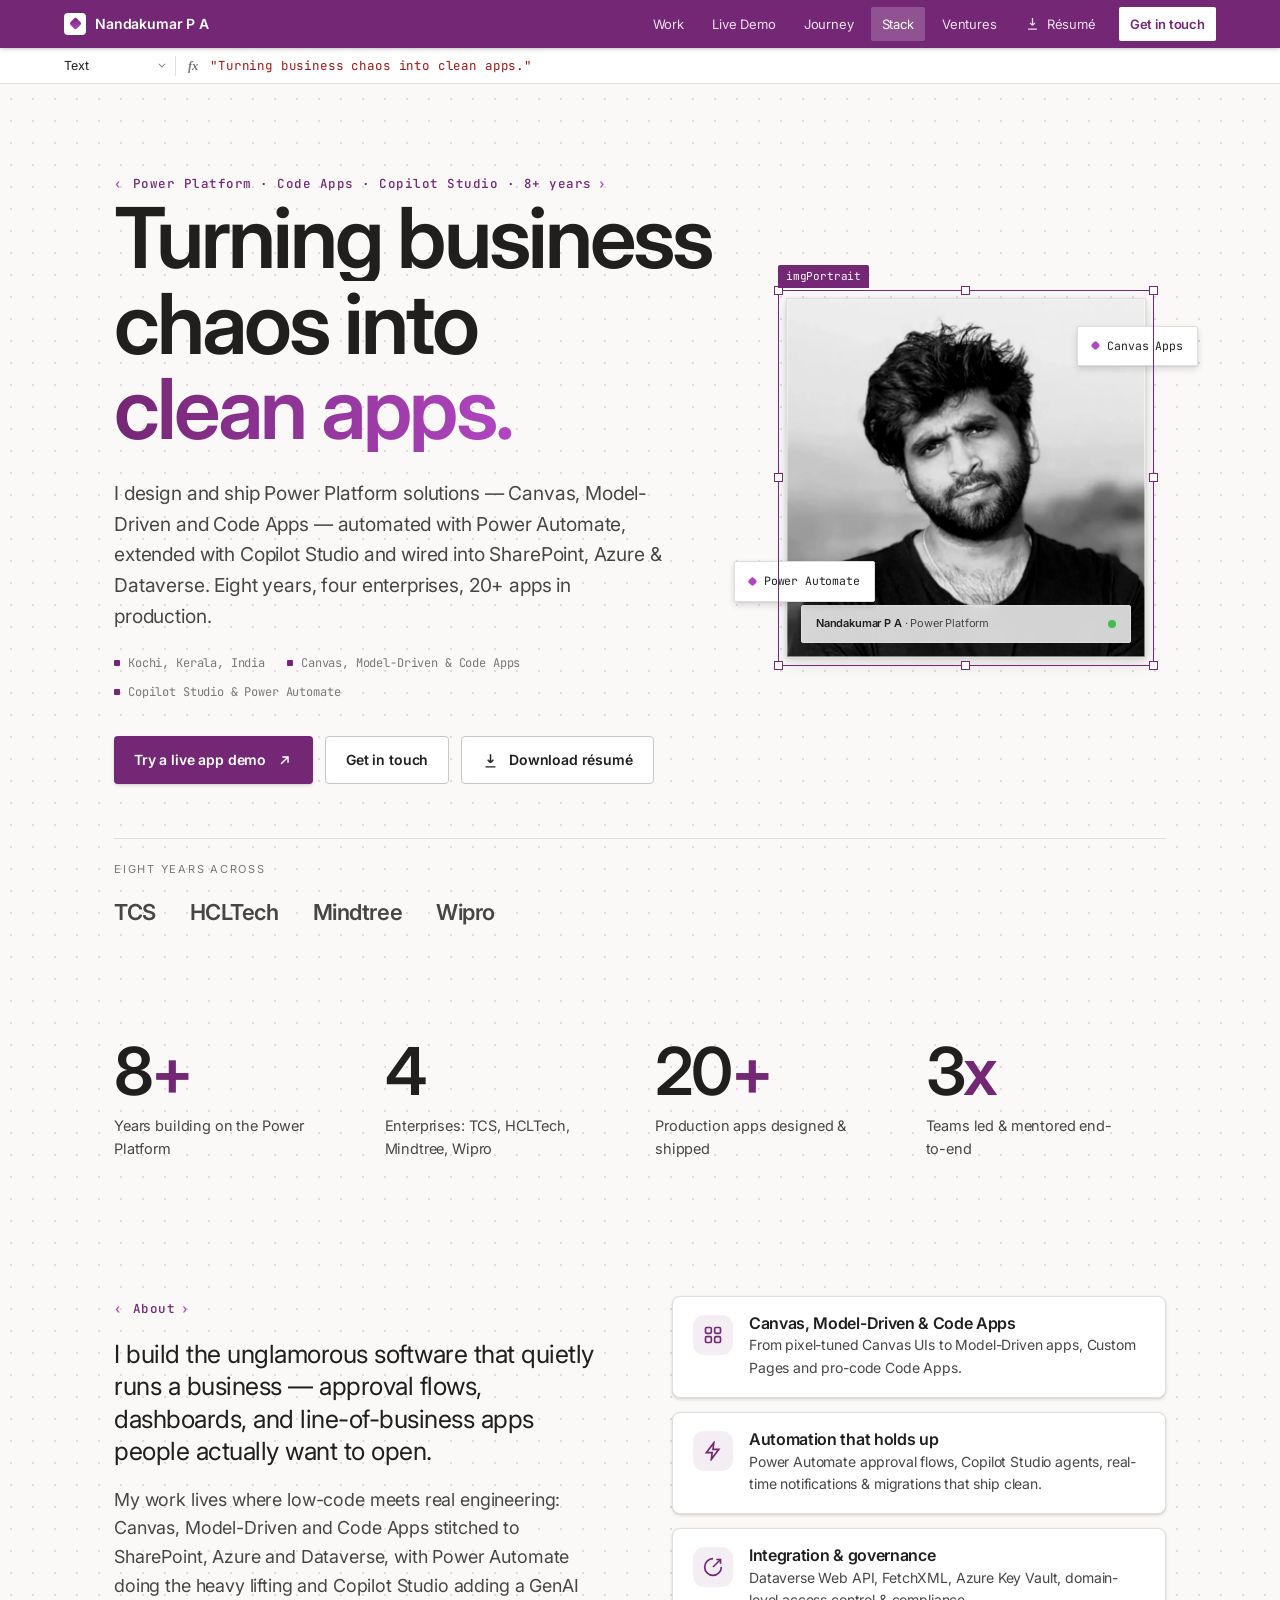
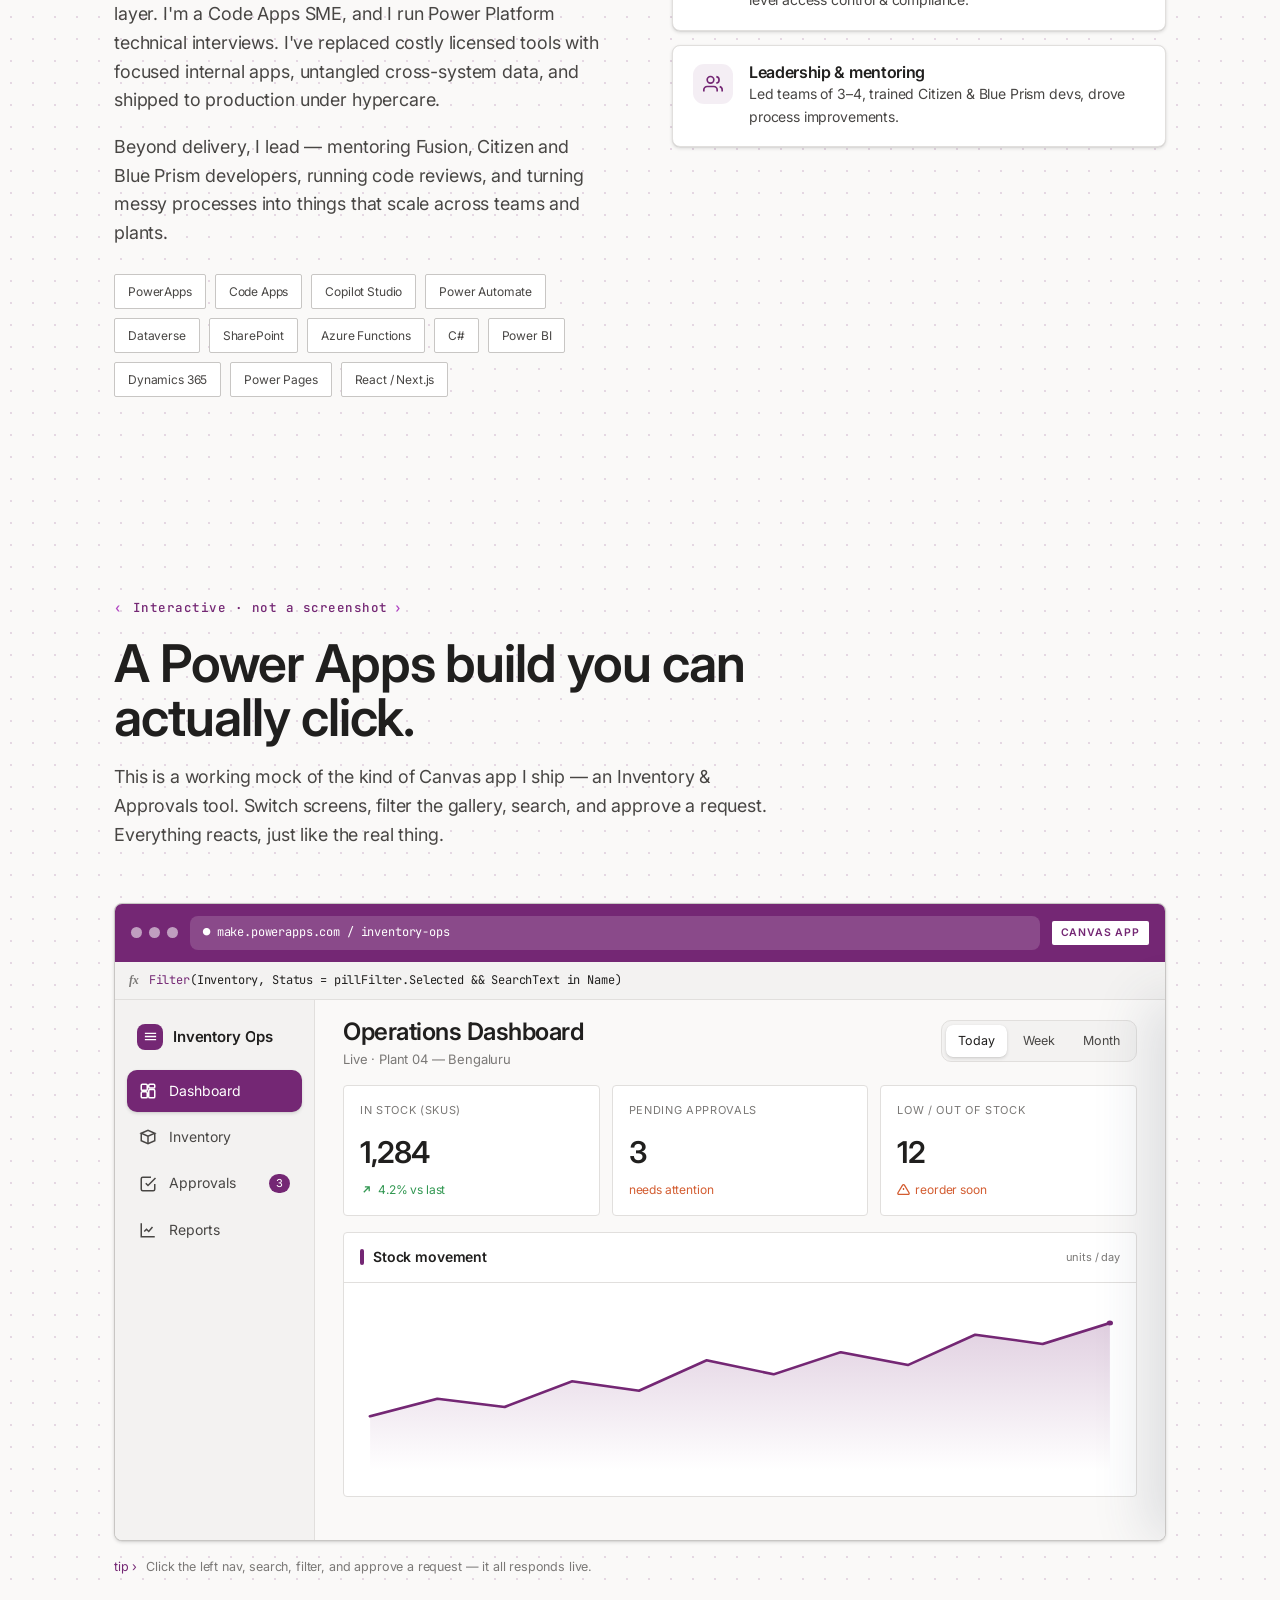
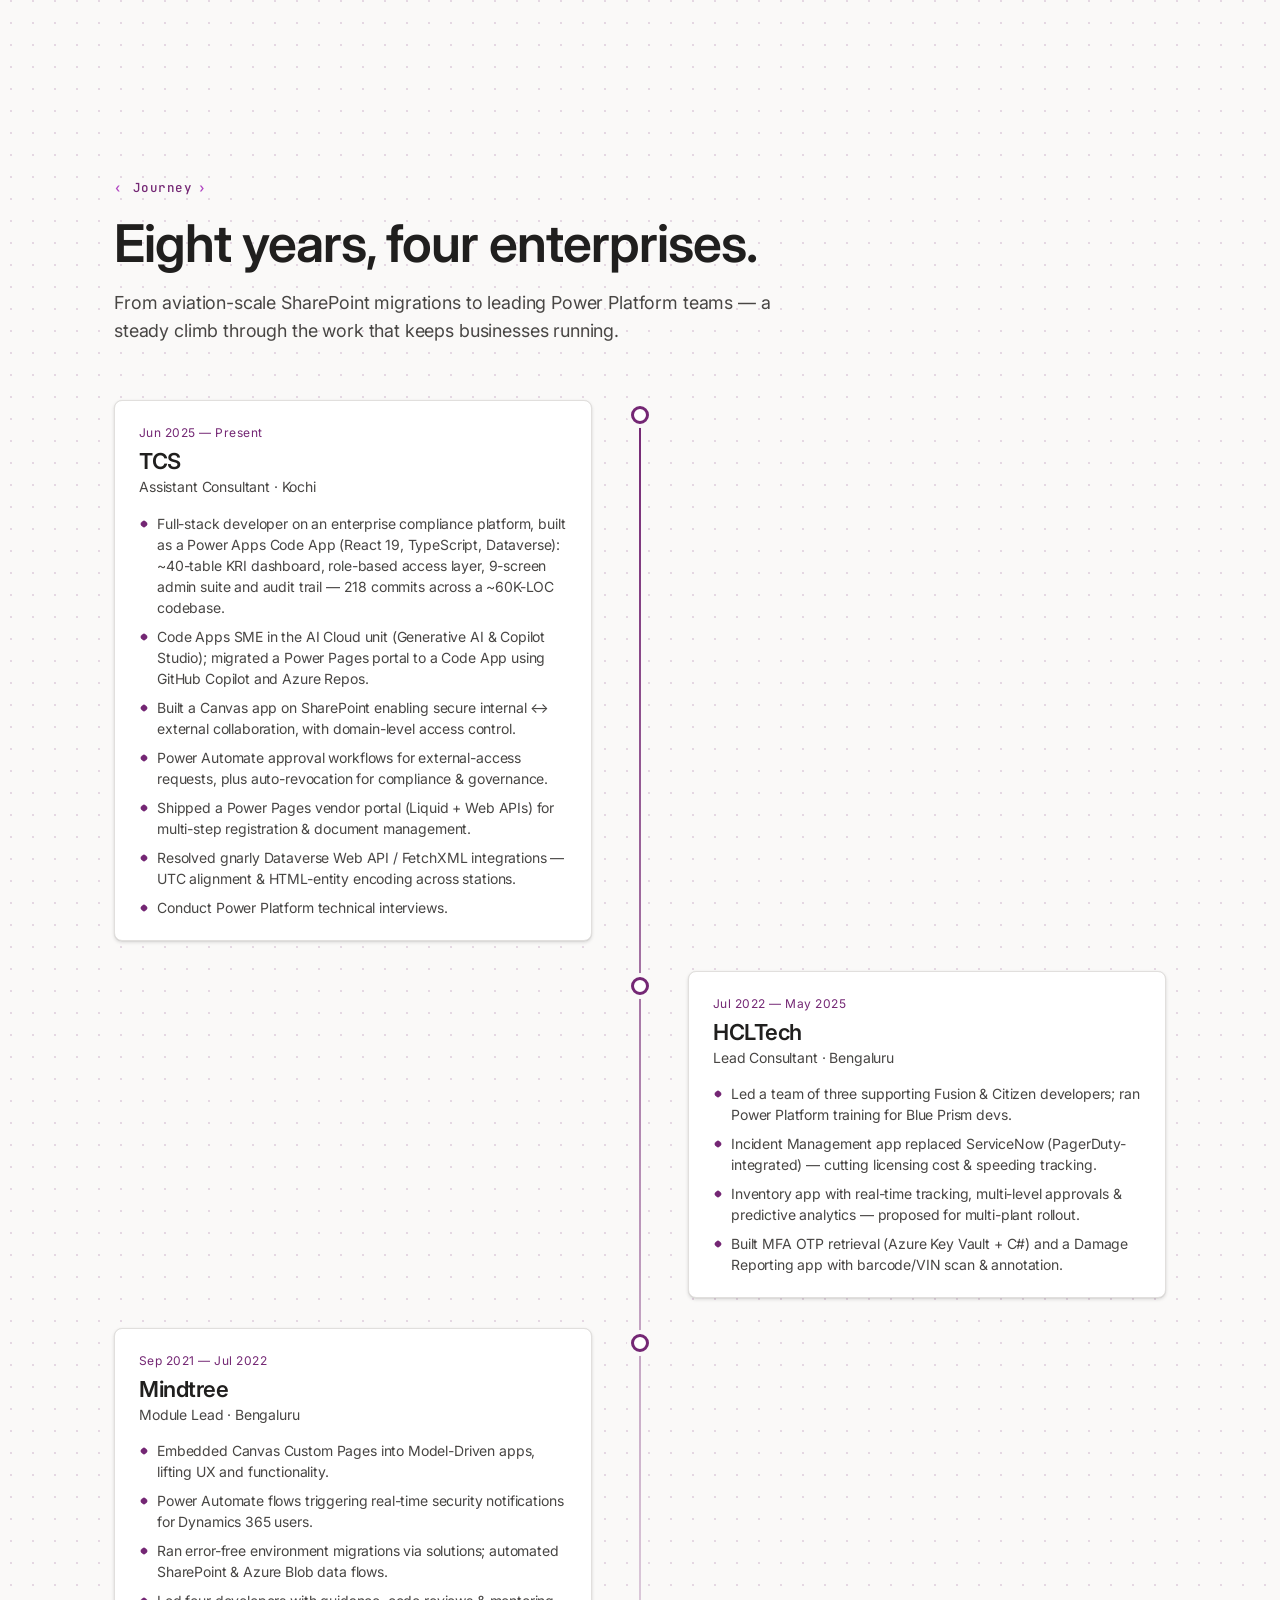
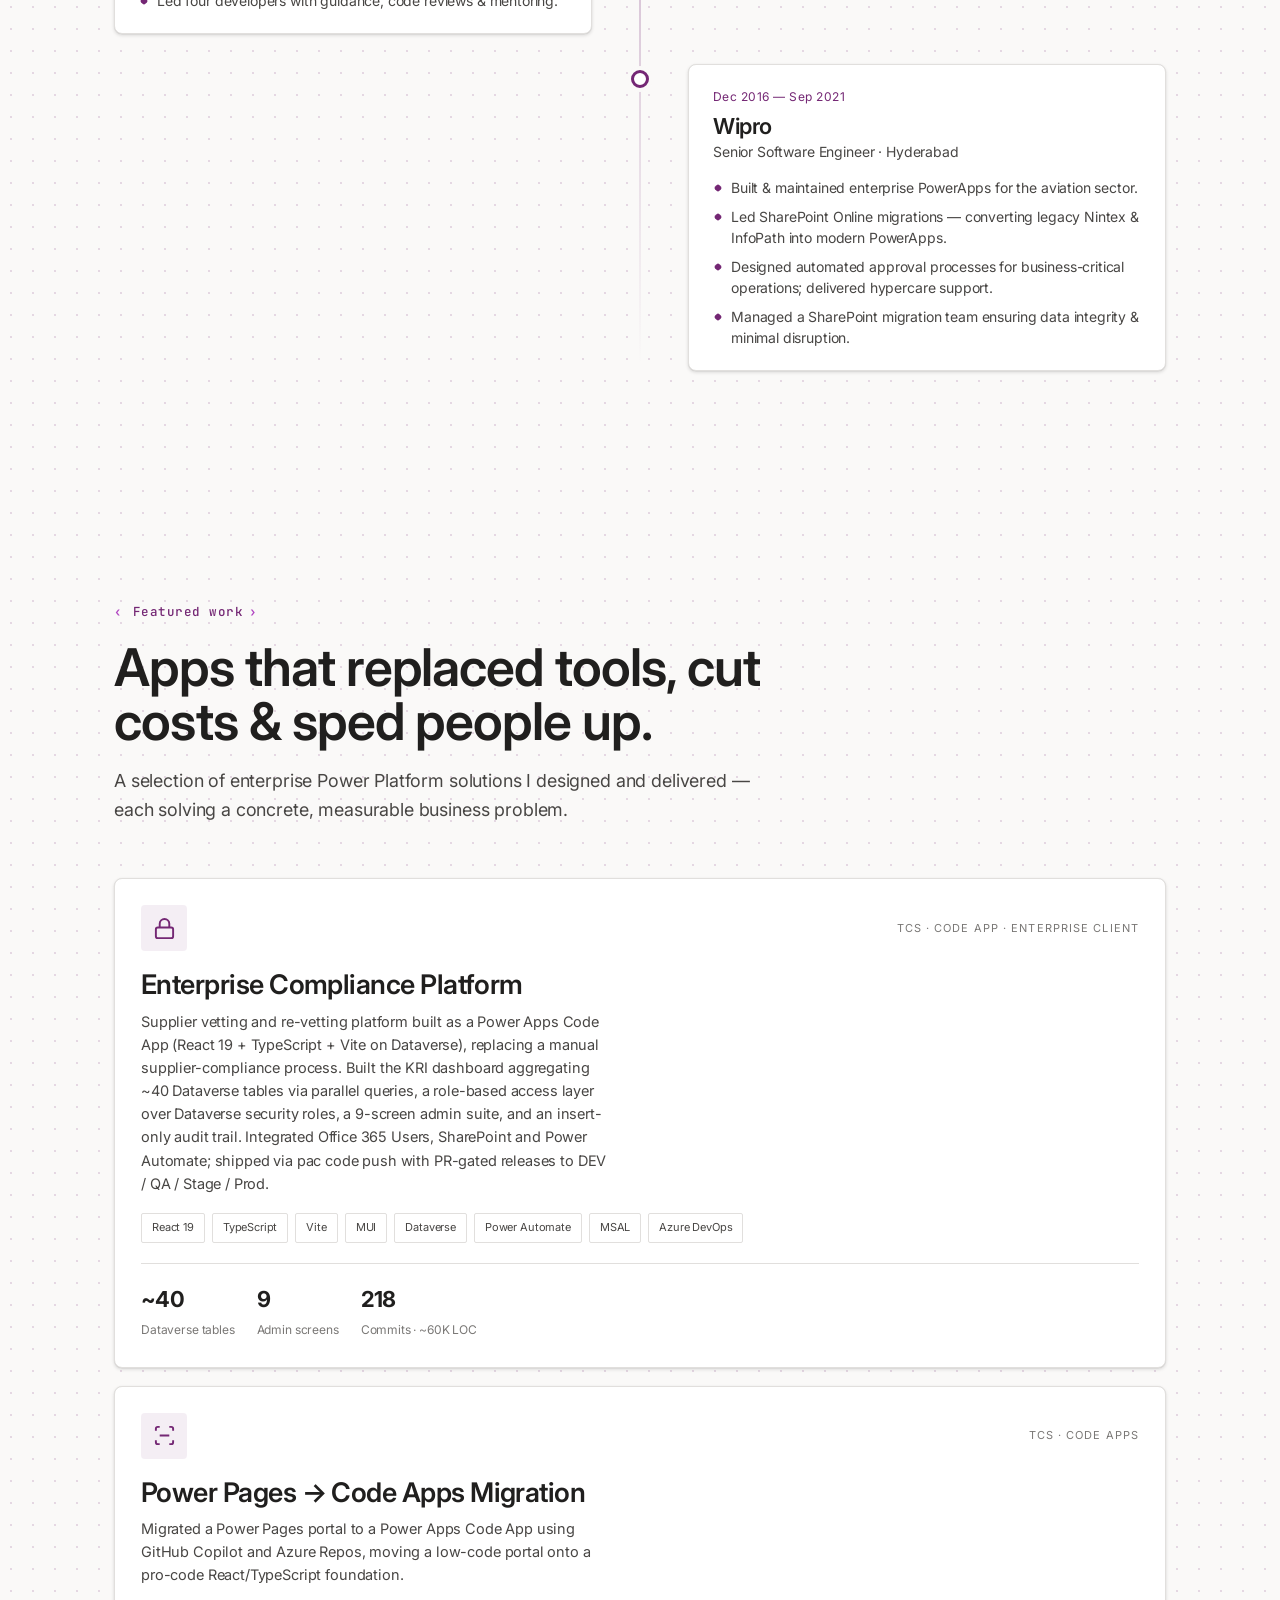
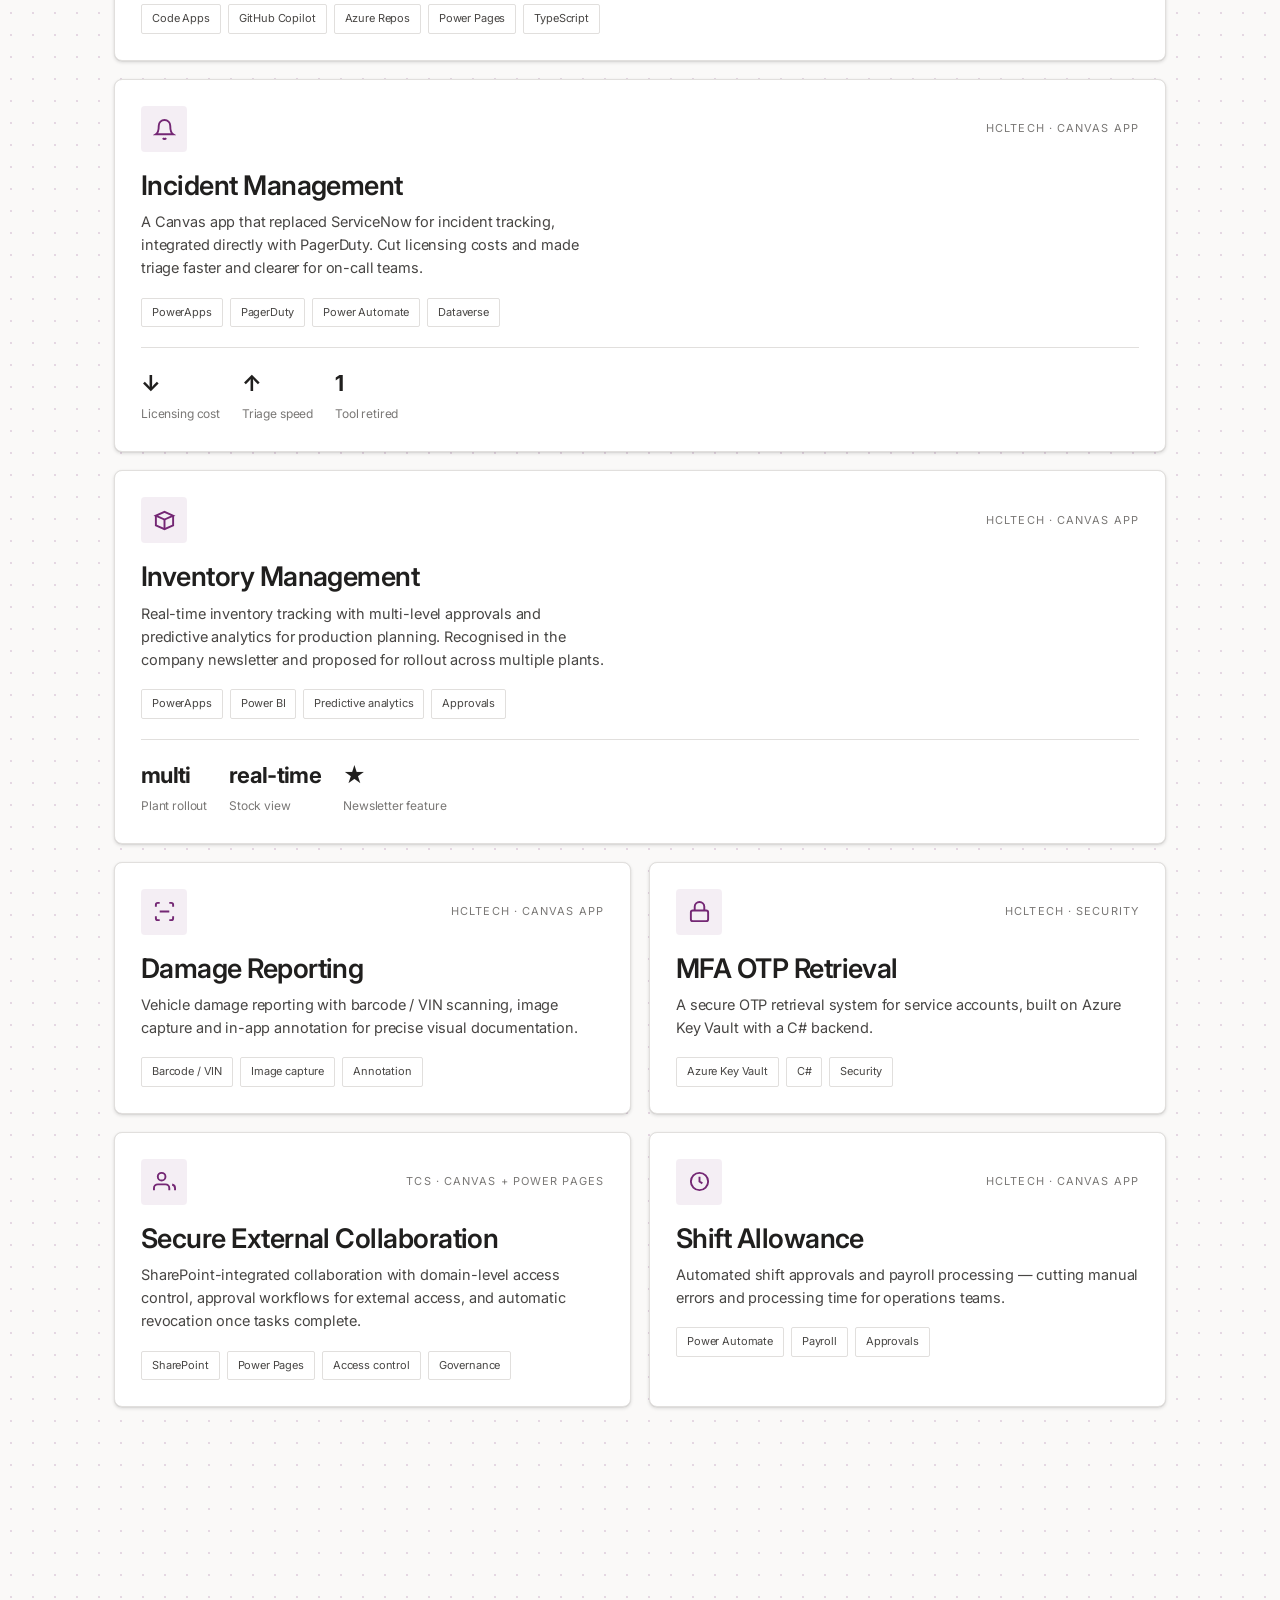
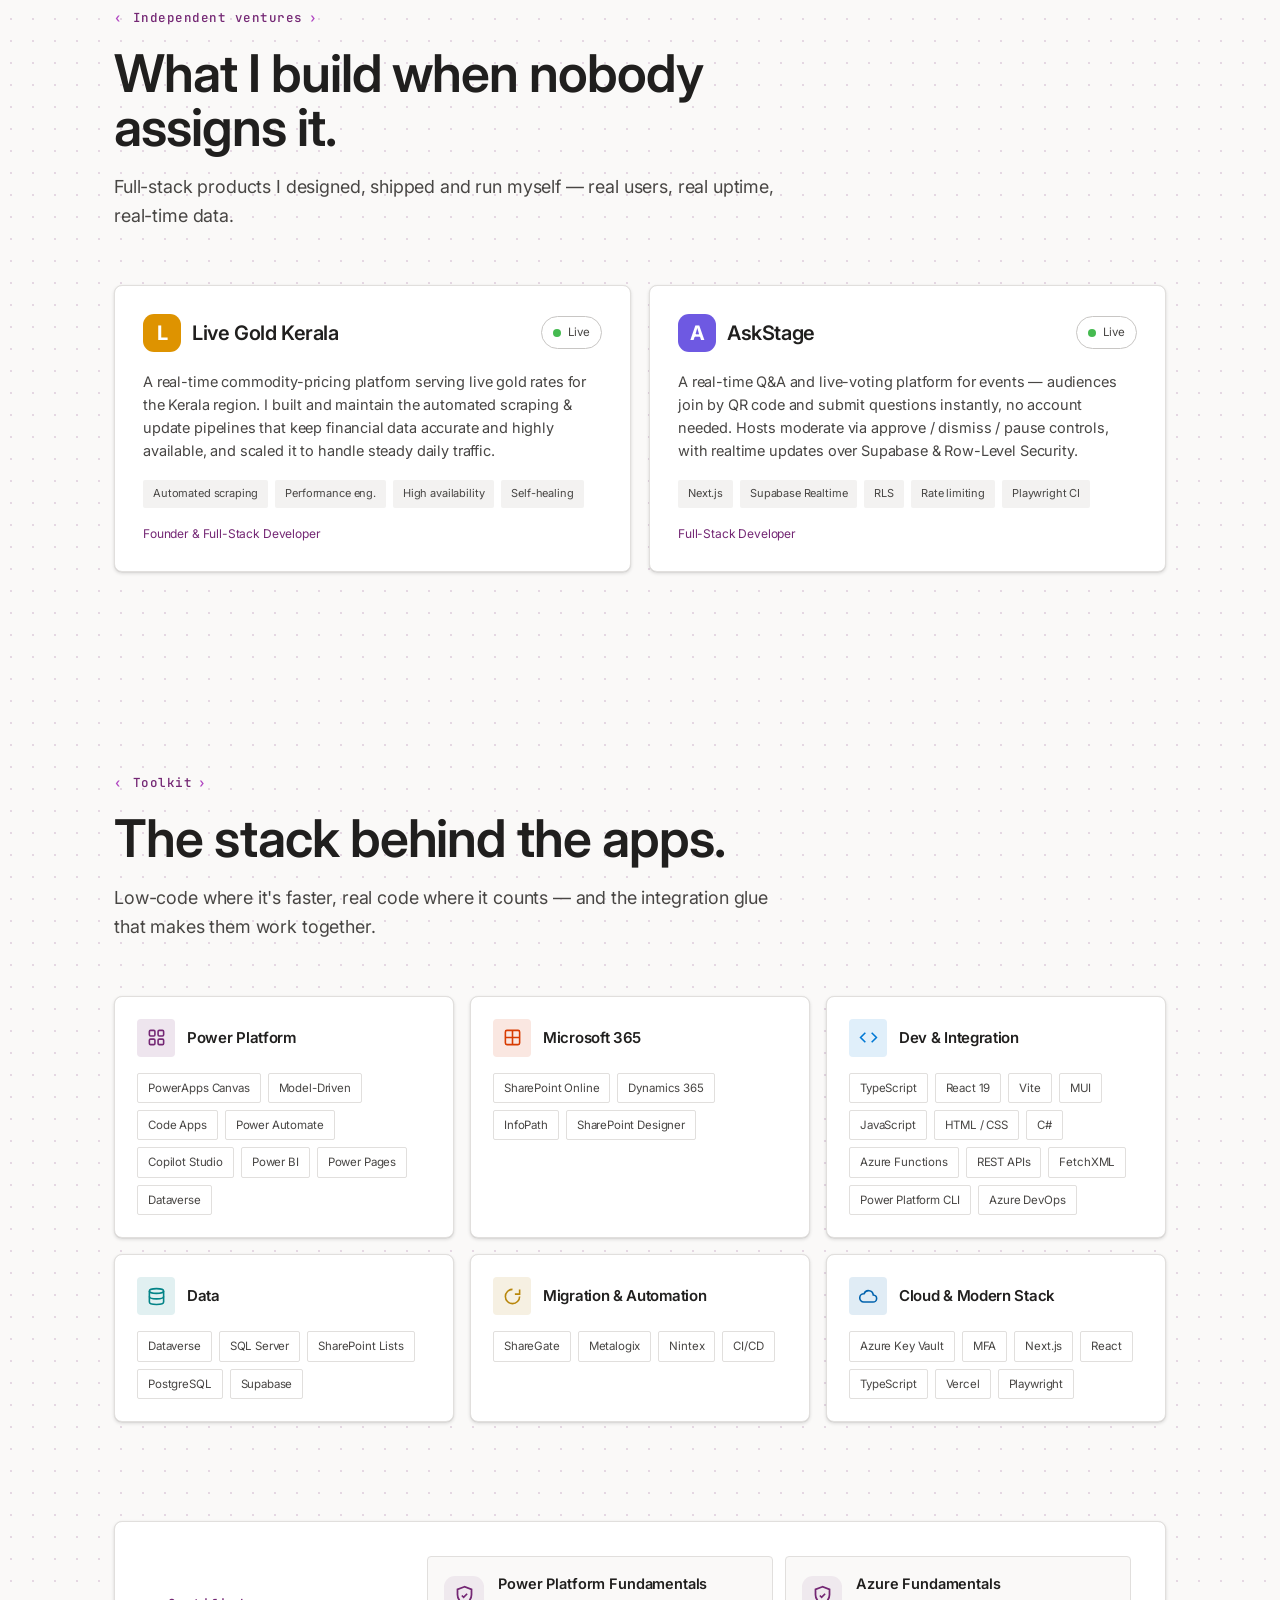
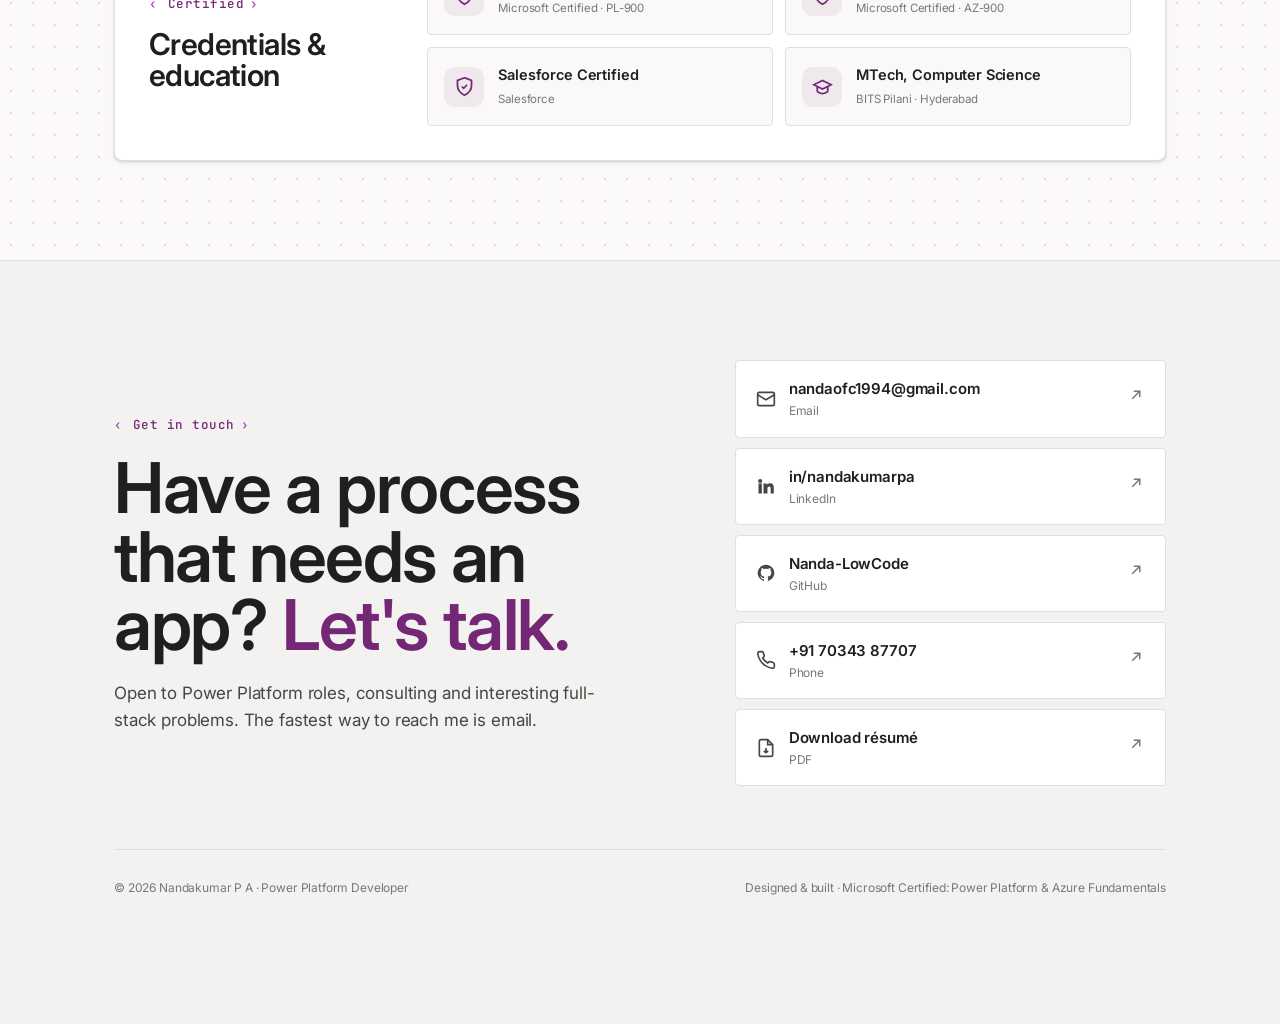
==== commit 08bb269e: "New purple OG image, WebP portrait, drop unused fonts, add JSON-LD, robots, sitemap, analytics Co-Au" ====
--- a/Portfolio.html
+++ b/Portfolio.html
@@ -23,8 +23,24 @@
 <meta name="twitter:image" content="https://nandaportfolio-neon.vercel.app/assets/og.png" />
 <link rel="preconnect" href="https://fonts.googleapis.com" />
 <link rel="preconnect" href="https://fonts.gstatic.com" crossorigin />
-<link href="https://fonts.googleapis.com/css2?family=Inter:wght@400;500;600;700&family=Space+Grotesk:wght@400;500;600;700&family=Hanken+Grotesk:wght@400;500;600;700&family=JetBrains+Mono:wght@400;500;600&display=swap" rel="stylesheet" />
+<link href="https://fonts.googleapis.com/css2?family=Inter:wght@400;500;600;700&family=JetBrains+Mono:wght@400;500&display=swap" rel="stylesheet" />
 <link rel="stylesheet" href="styles.css" />
+<script type="application/ld+json">
+{
+  "@context": "https://schema.org",
+  "@type": "Person",
+  "name": "Nandakumar P A",
+  "url": "https://nandaportfolio-neon.vercel.app/",
+  "image": "https://nandaportfolio-neon.vercel.app/assets/portrait.webp",
+  "jobTitle": "Power Platform Developer",
+  "description": "Power Platform developer with 8+ years building Canvas, Model-Driven and Code Apps, Power Automate flows and Copilot Studio agents.",
+  "worksFor": { "@type": "Organization", "name": "Tata Consultancy Services" },
+  "alumniOf": { "@type": "CollegeOrUniversity", "name": "BITS Pilani" },
+  "address": { "@type": "PostalAddress", "addressLocality": "Kochi", "addressRegion": "Kerala", "addressCountry": "IN" },
+  "knowsAbout": ["Power Apps", "Power Apps Code Apps", "Power Automate", "Copilot Studio", "Dataverse", "Power Pages", "Azure", "React", "TypeScript"],
+  "sameAs": ["https://www.linkedin.com/in/nandakumarpa/", "https://github.com/Nanda-LowCode"]
+}
+</script>
 </head>
 <body>
 
@@ -79,7 +95,7 @@
       <span class="sel-tag" aria-hidden="true">imgPortrait</span>
       <span class="sel" aria-hidden="true"><i></i><i></i><i></i><i></i><i></i><i></i><i></i><i></i></span>
       <div class="portrait">
-        <img src="assets/portrait.png" alt="Portrait of Nandakumar P A" />
+        <img src="assets/portrait.webp" alt="Portrait of Nandakumar P A" width="720" height="720" fetchpriority="high" />
         <div class="portrait-tag">
           <span><b>Nandakumar P A</b> · Power Platform</span>
           <span class="pulse" aria-hidden="true"></span>
@@ -366,5 +382,6 @@
 </footer>
 
 <script src="app.js"></script>
+<script defer src="/_vercel/insights/script.js"></script>
 </body>
 </html>
--- a/styles.css
+++ b/styles.css
@@ -679,3 +679,8 @@
 [data-theme="powerapps"] .fb-1 { top: 28px; right: -52px; }
 [data-theme="powerapps"] .fb-2 { left: -52px; }
 [data-theme="powerapps"] section[id], [data-theme="powerapps"] footer[id] { scroll-margin-top: 84px; }
+/* timeline: keep cards alternating, but read left-aligned inside every card */
+[data-theme="powerapps"] .tl-item:nth-child(odd) { text-align: left; }
+[data-theme="powerapps"] .tl-item:nth-child(odd) .tl-role { justify-content: flex-start; }
+[data-theme="powerapps"] .tl-item:nth-child(odd) .tl-card li { padding-left: 18px; padding-right: 0; }
+[data-theme="powerapps"] .tl-item:nth-child(odd) .tl-card li::before { left: 2px; right: auto; }
